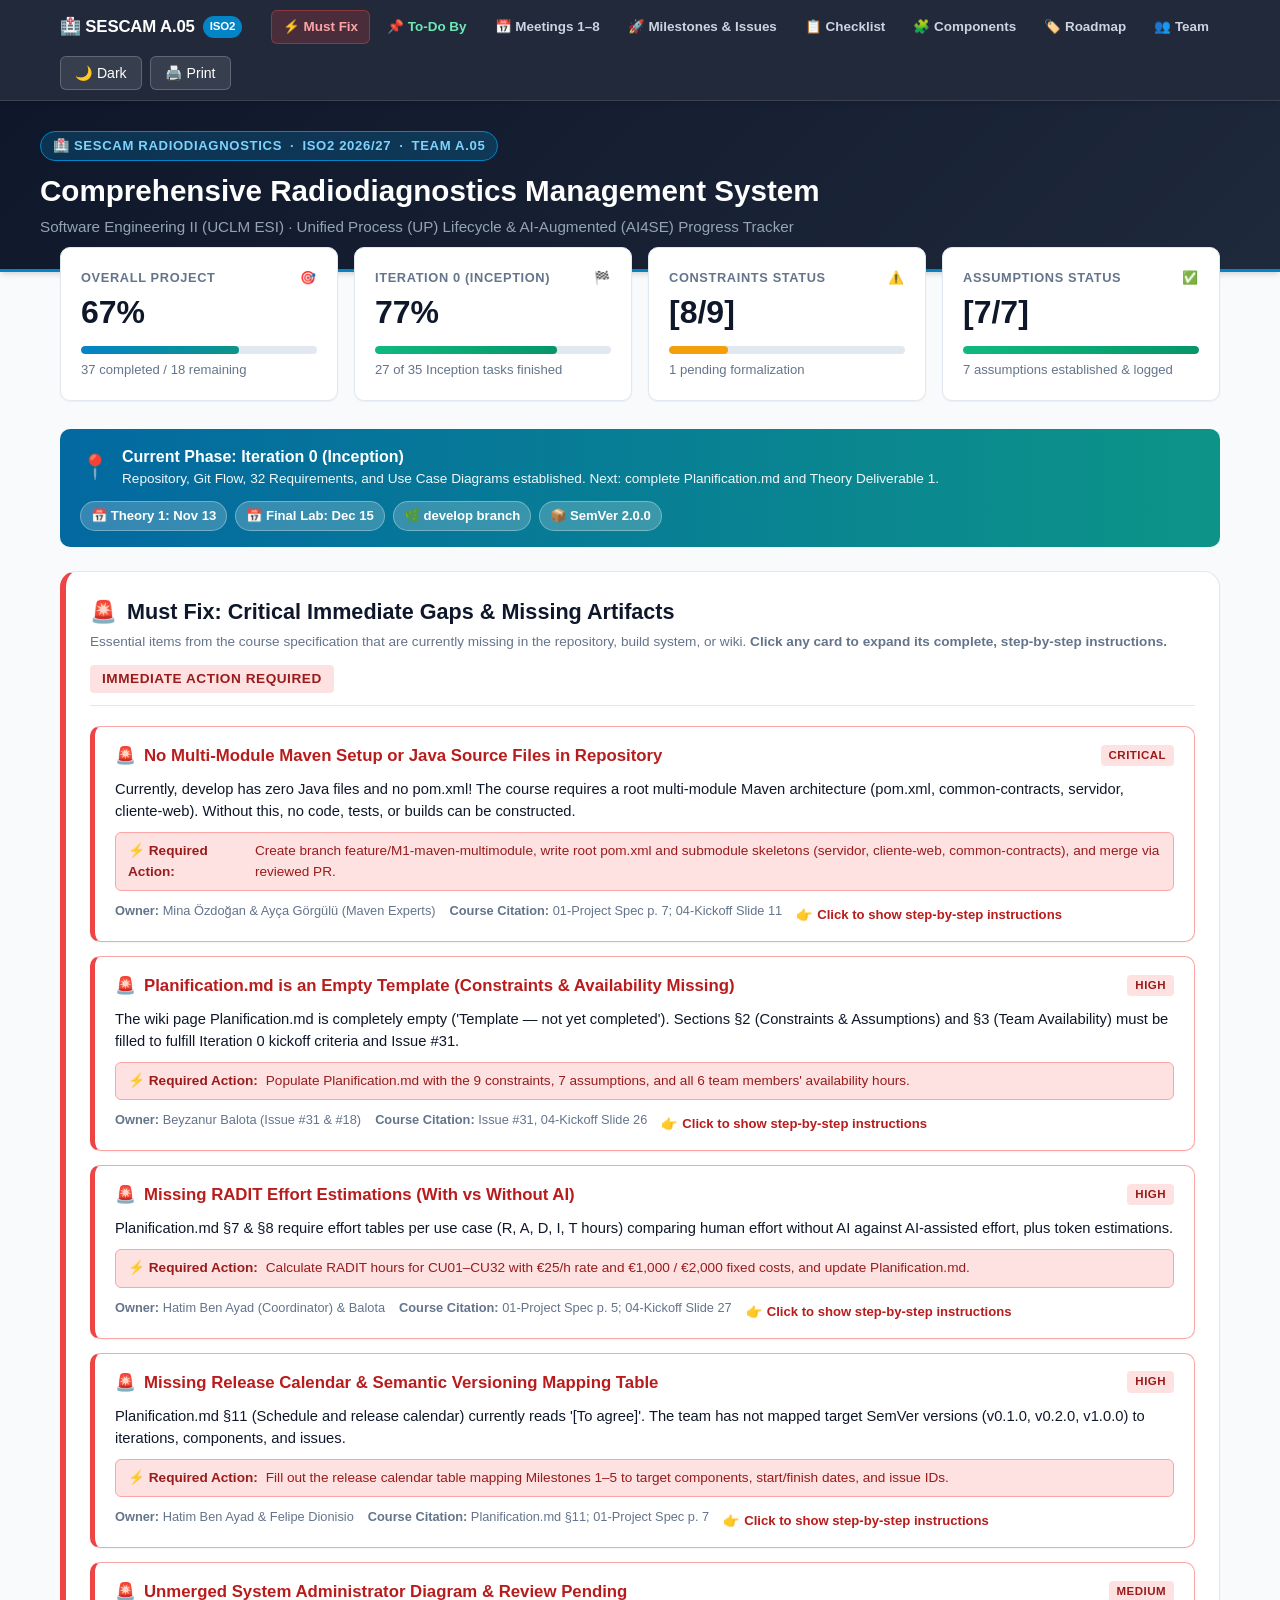
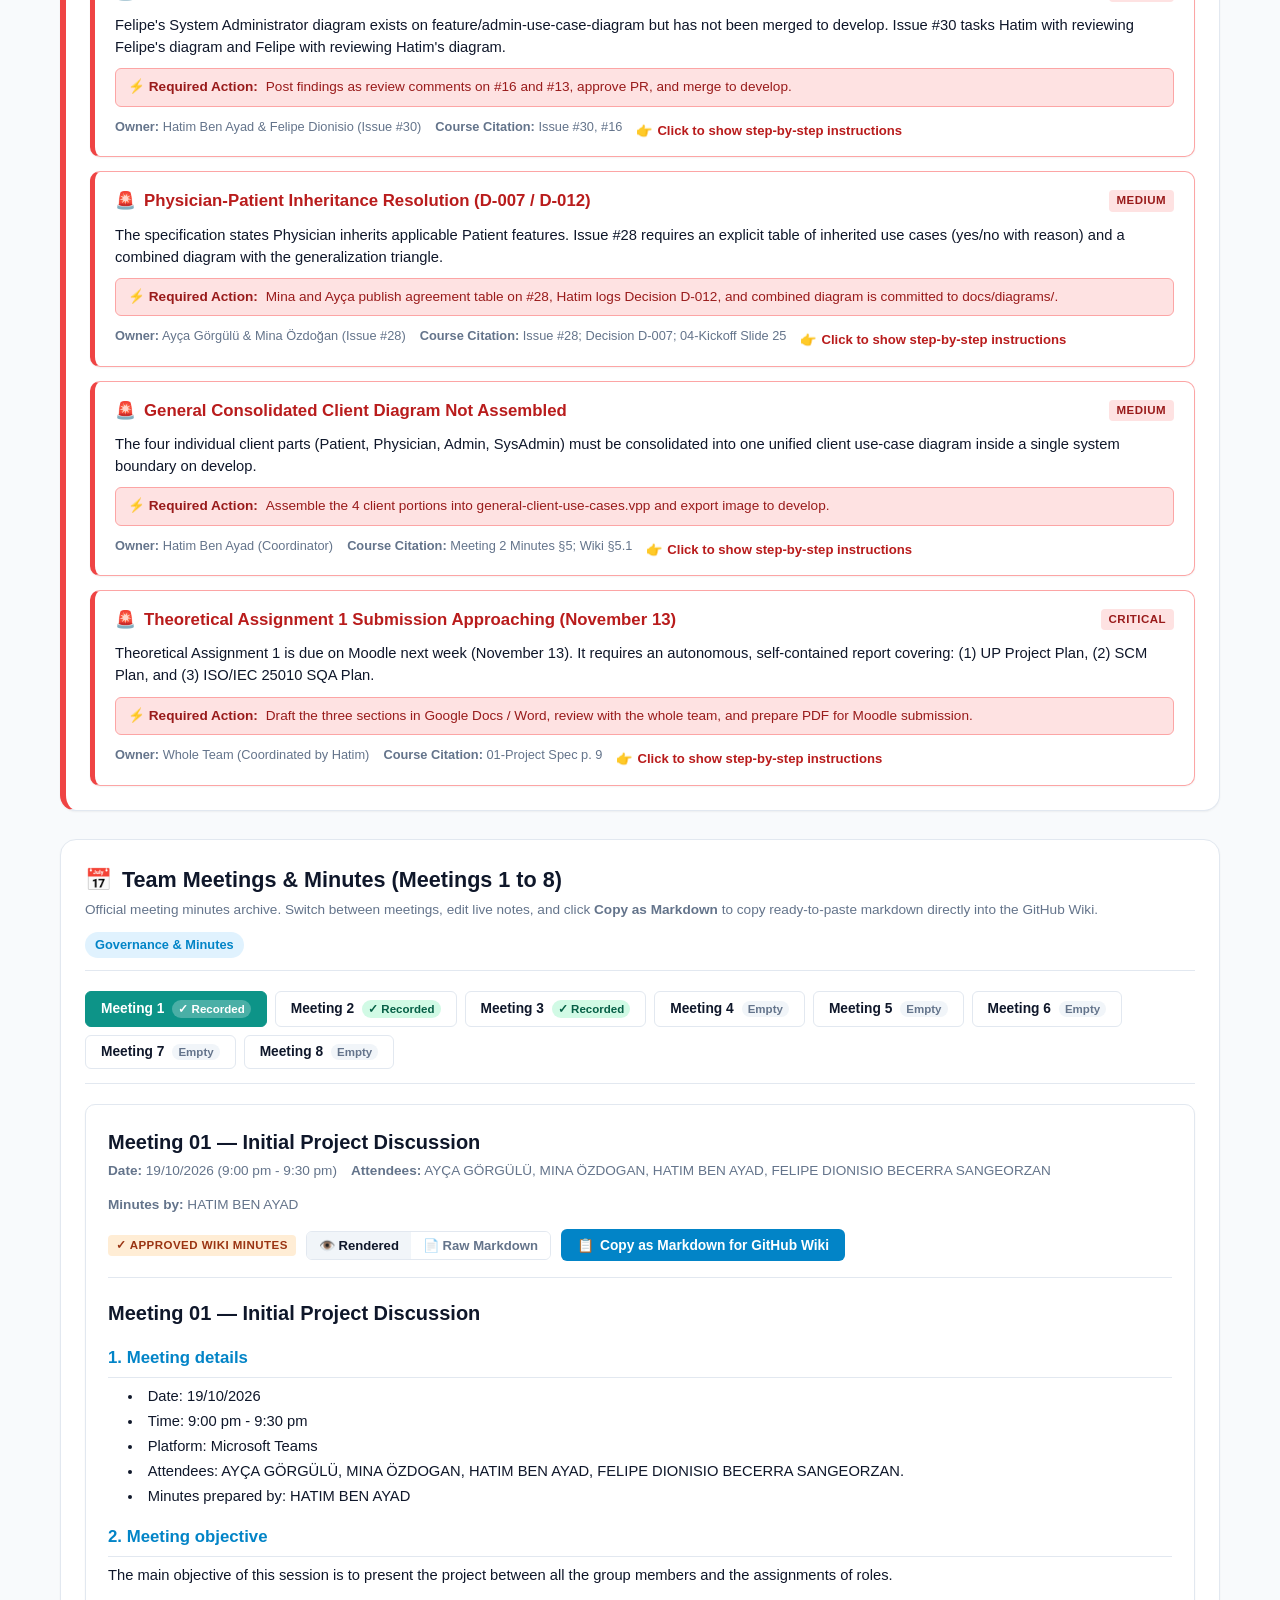
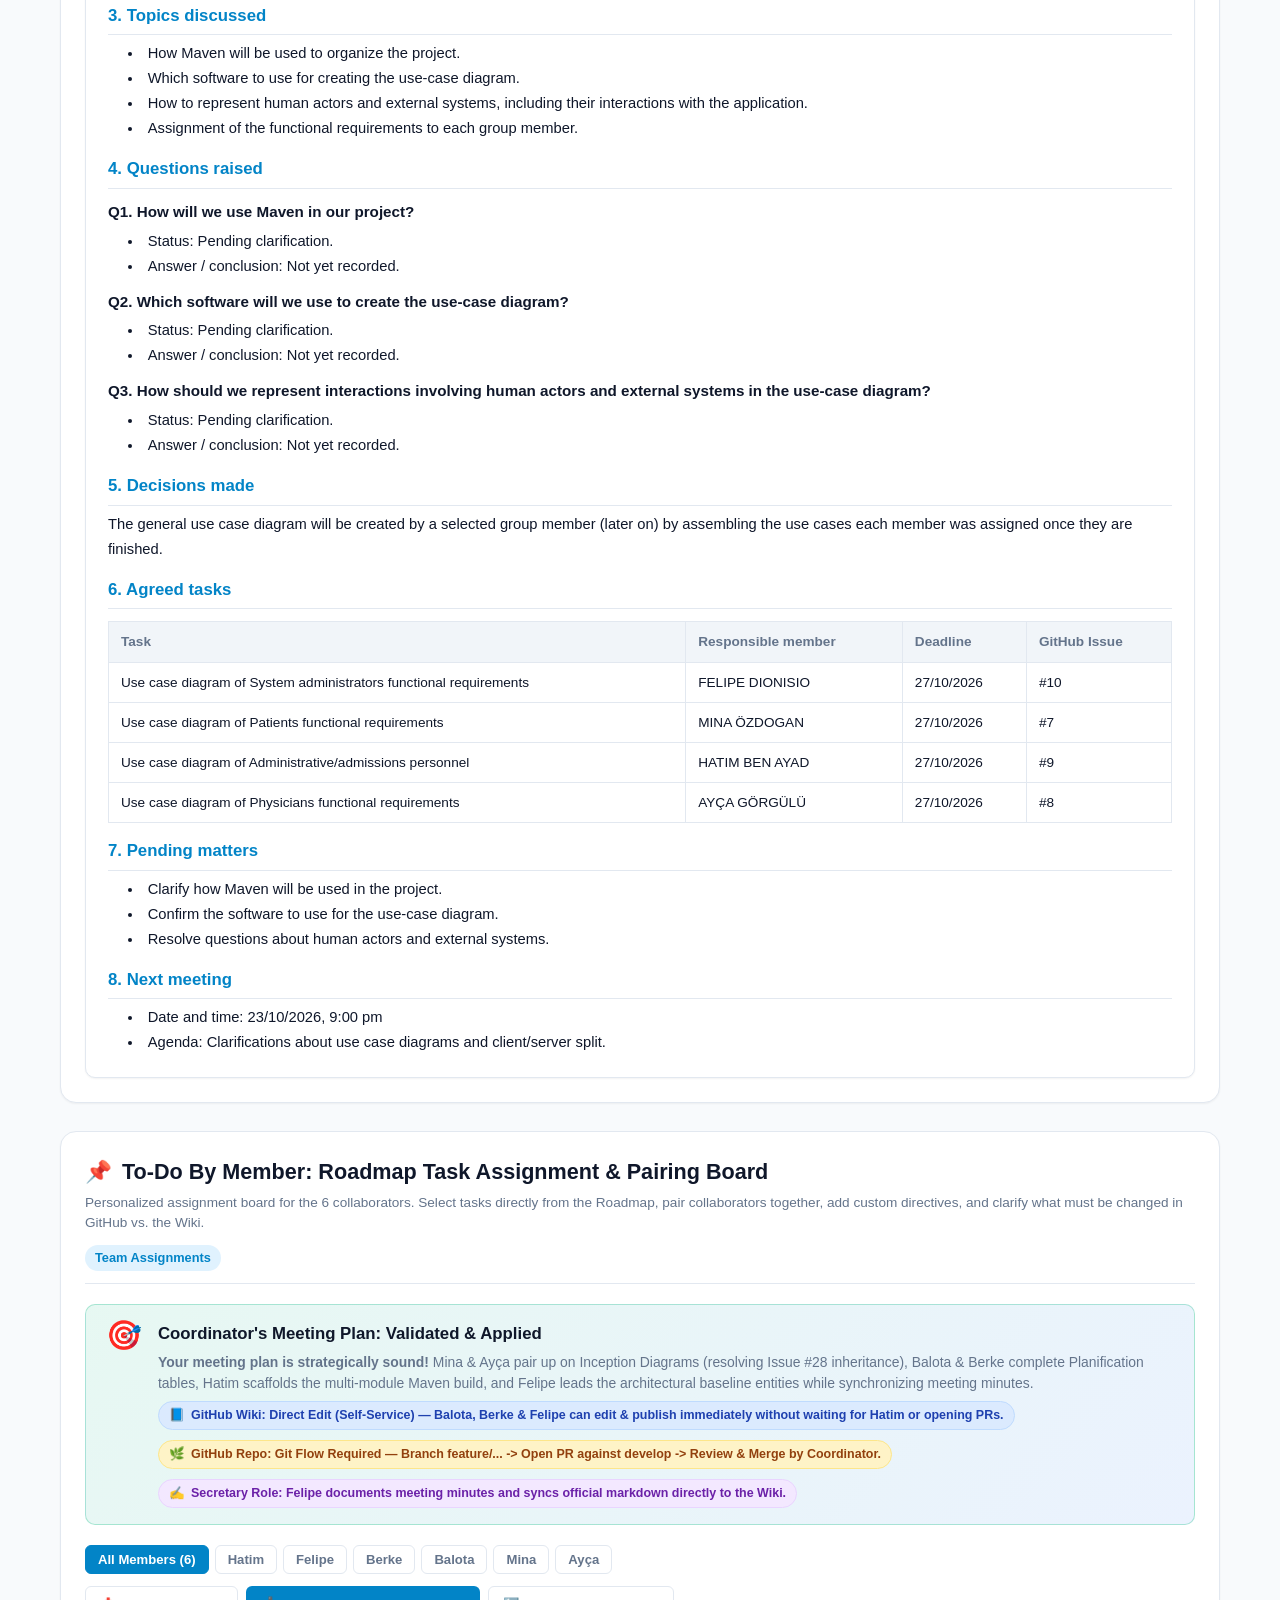
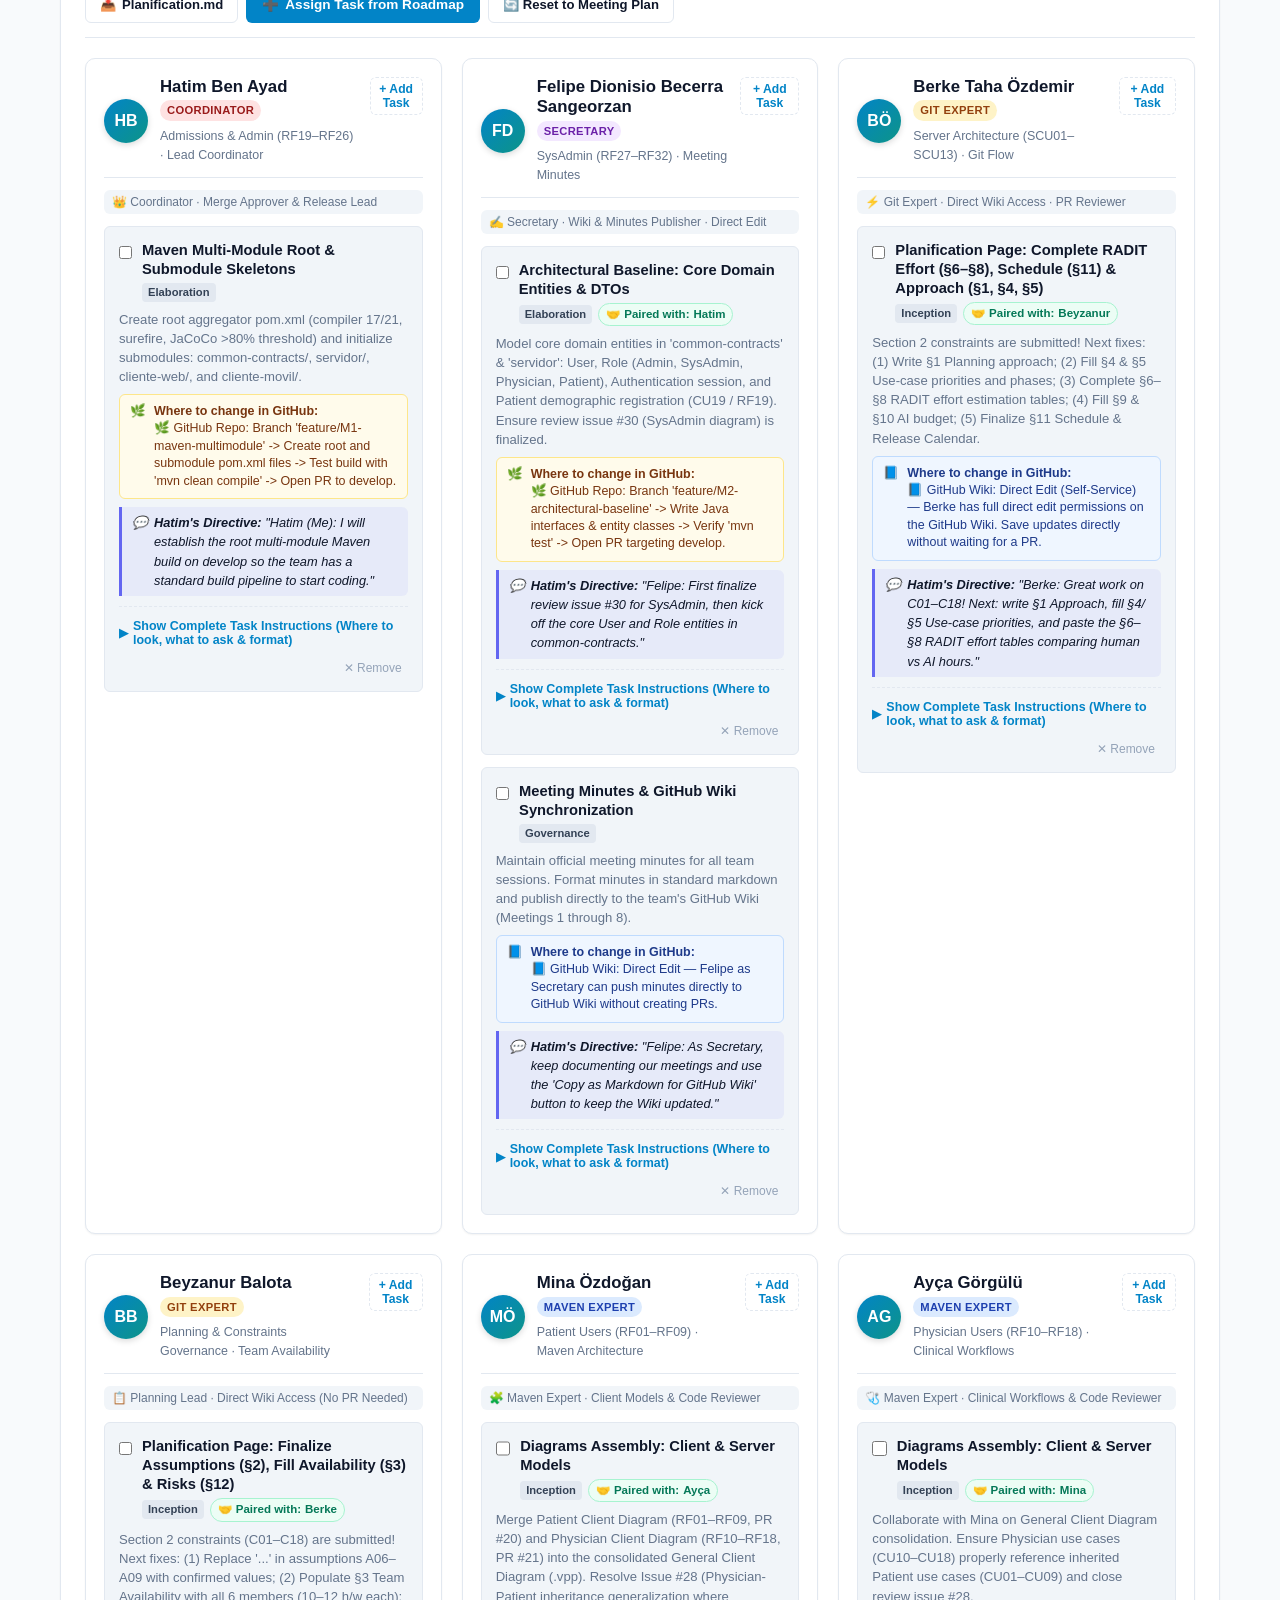
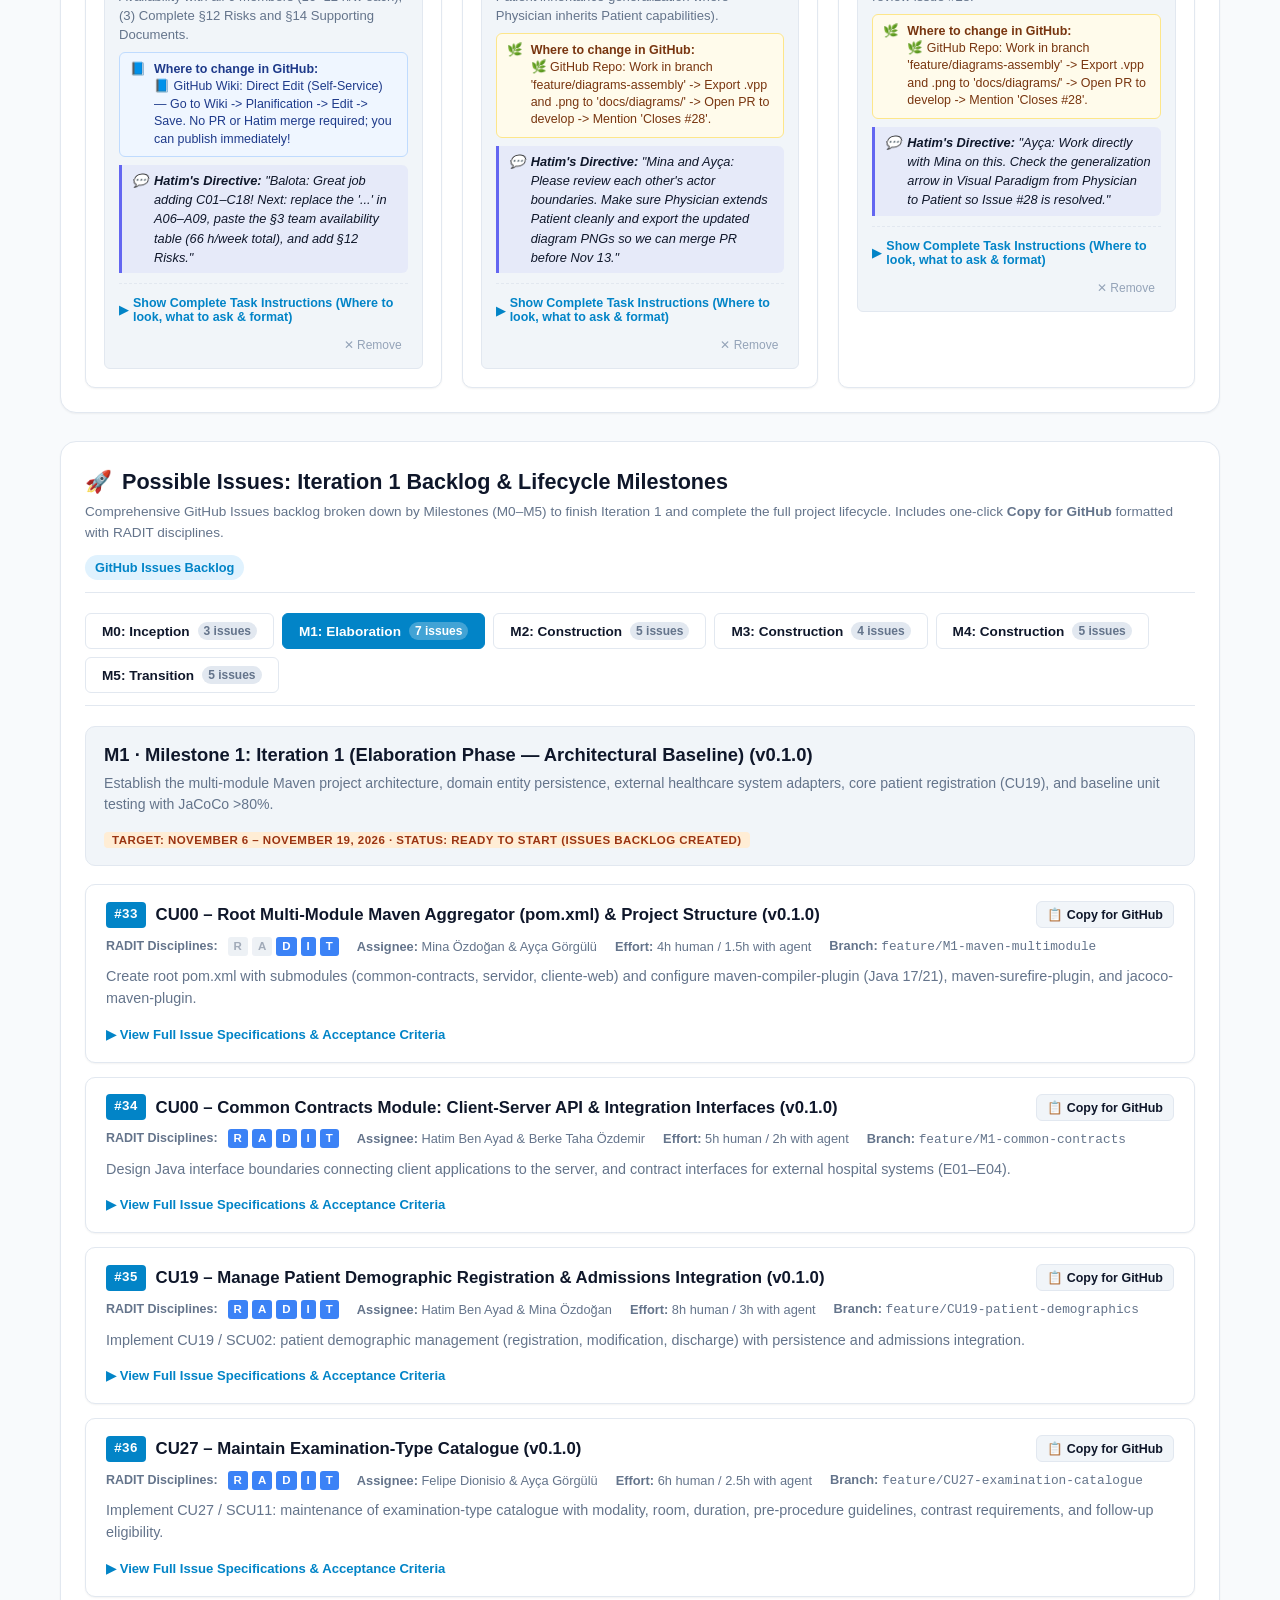
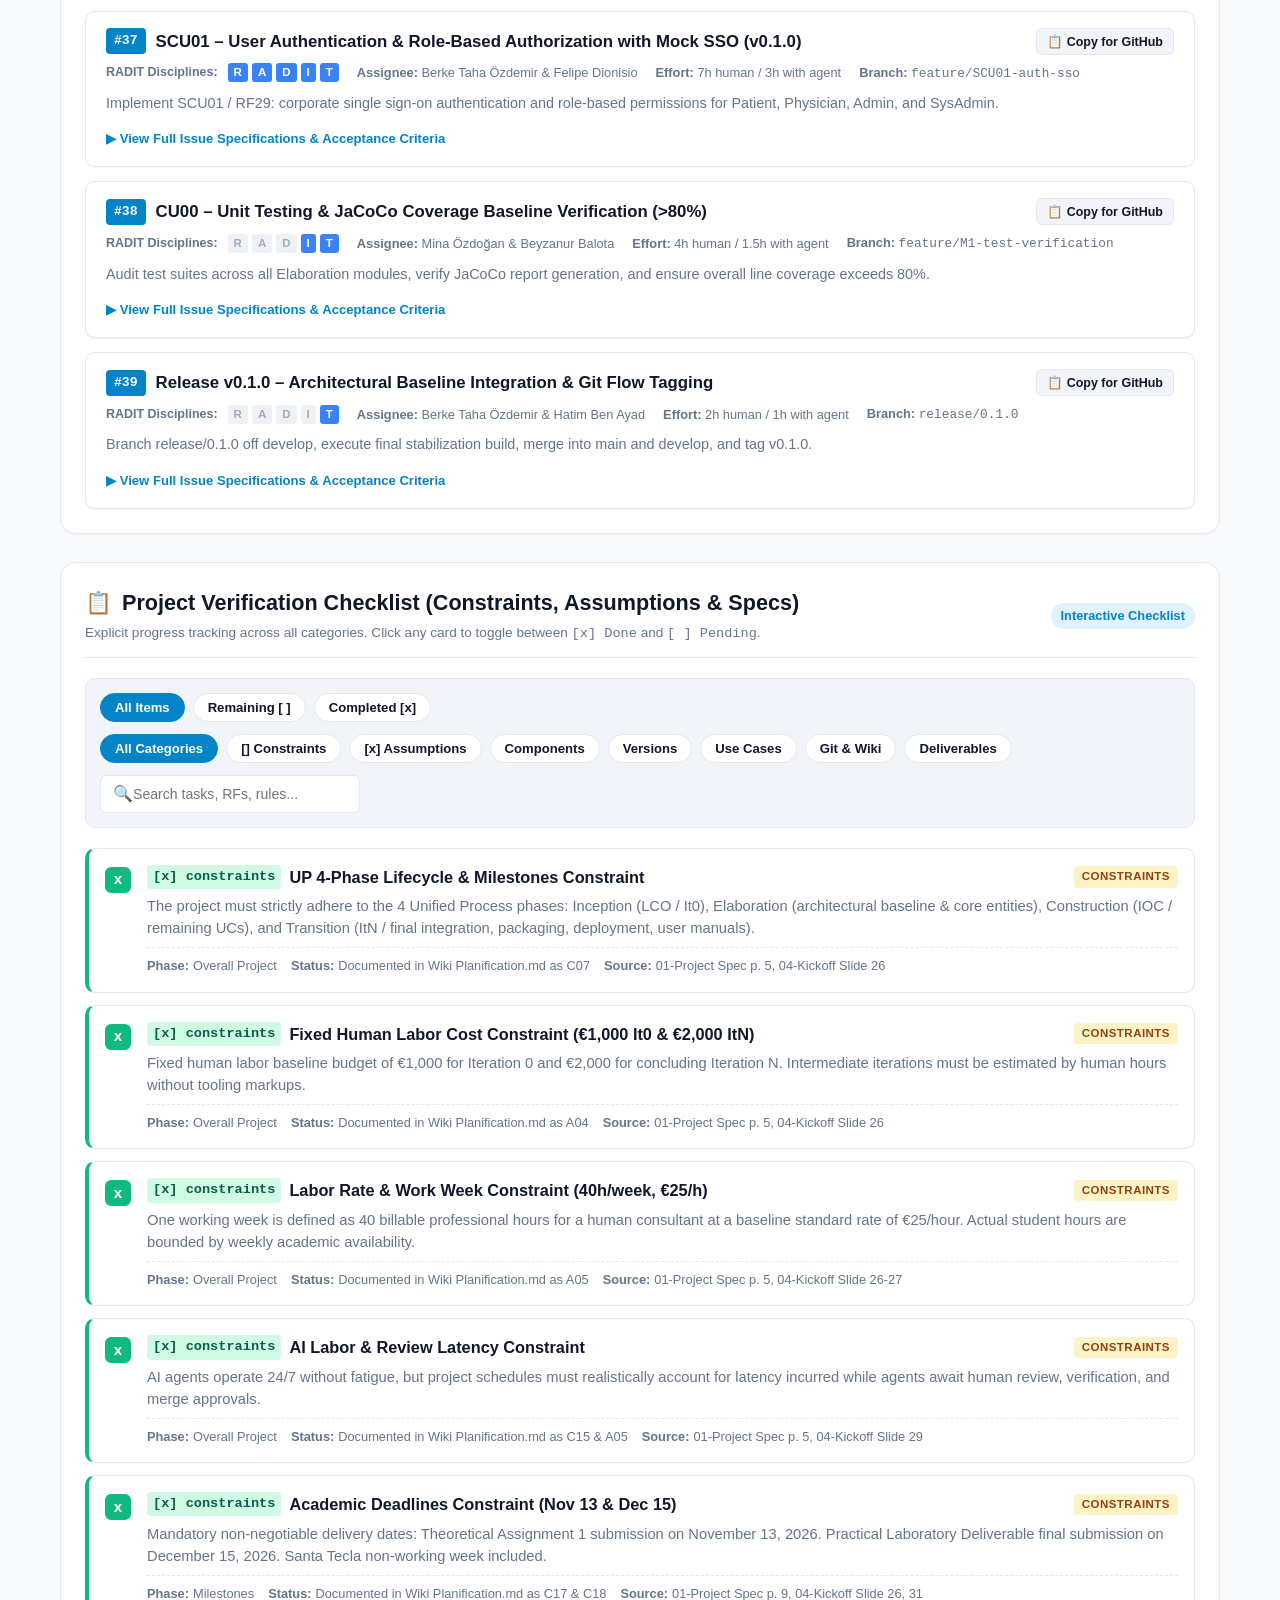
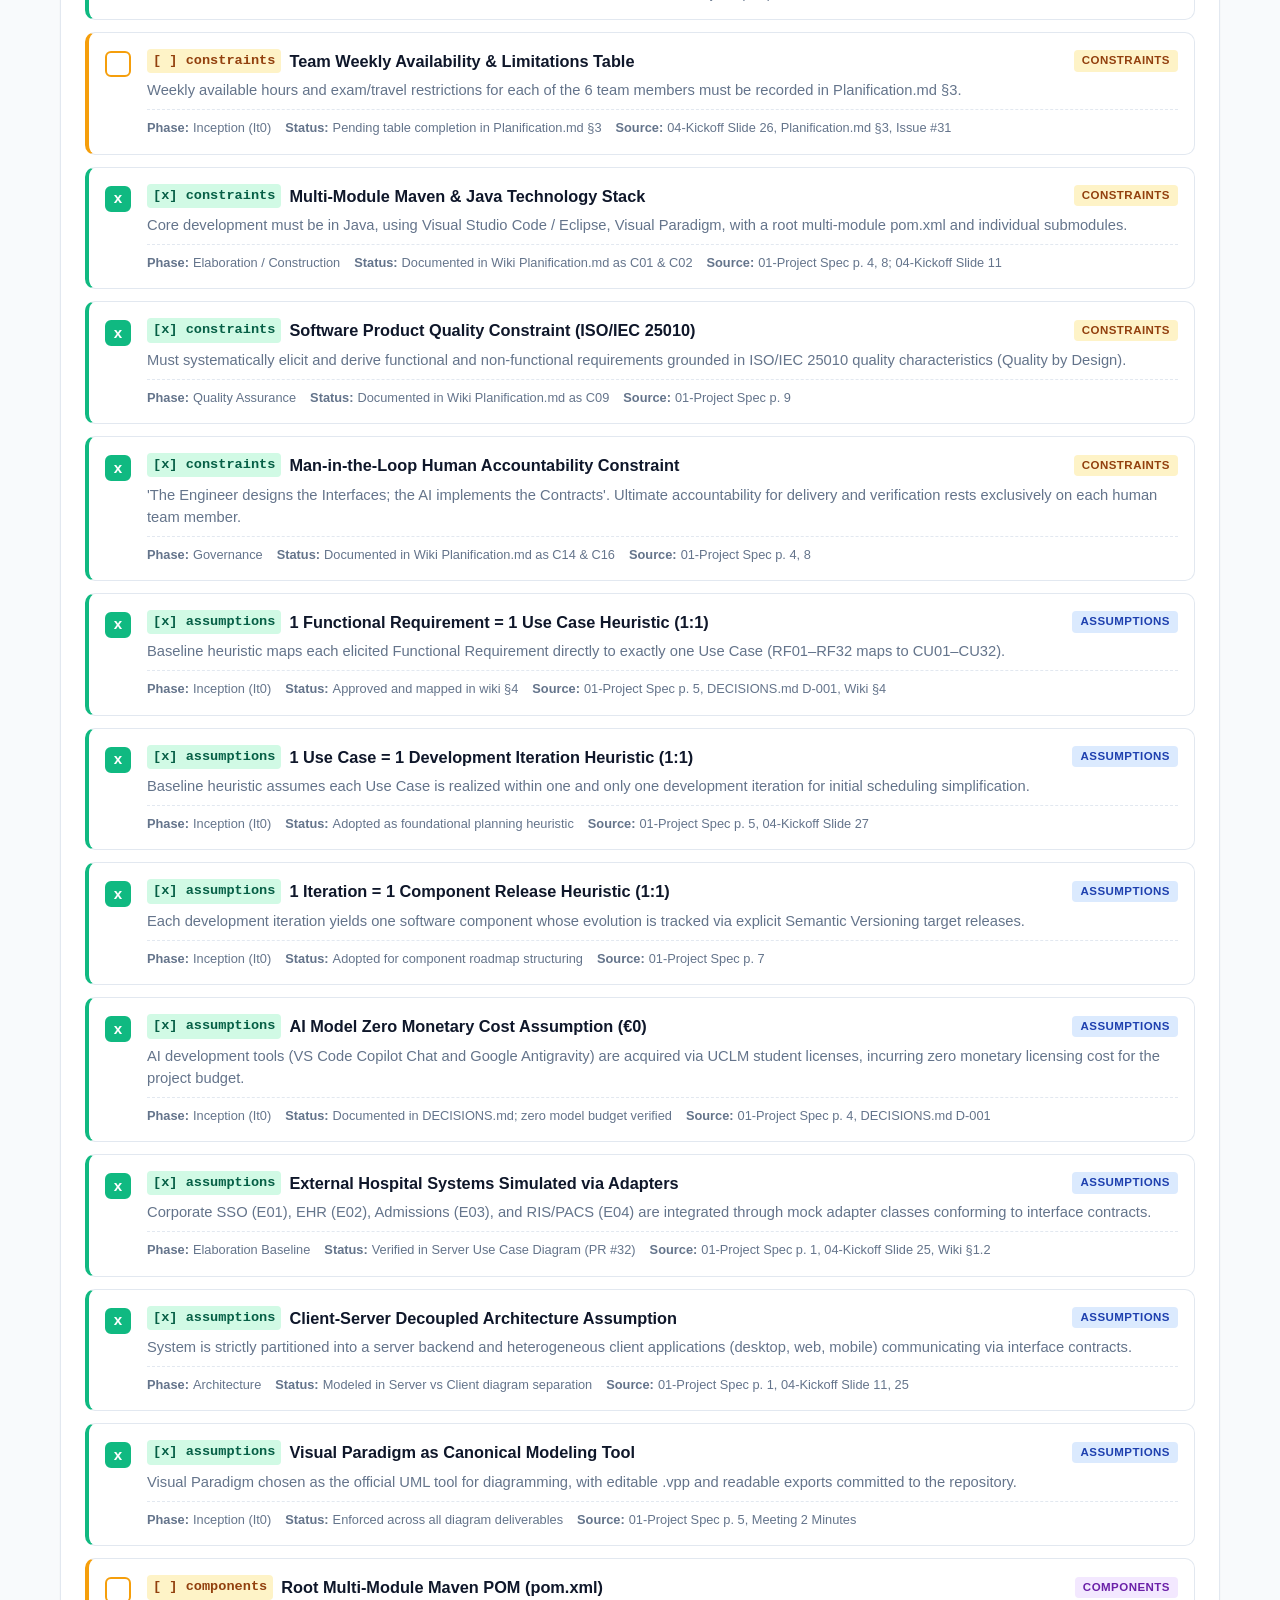
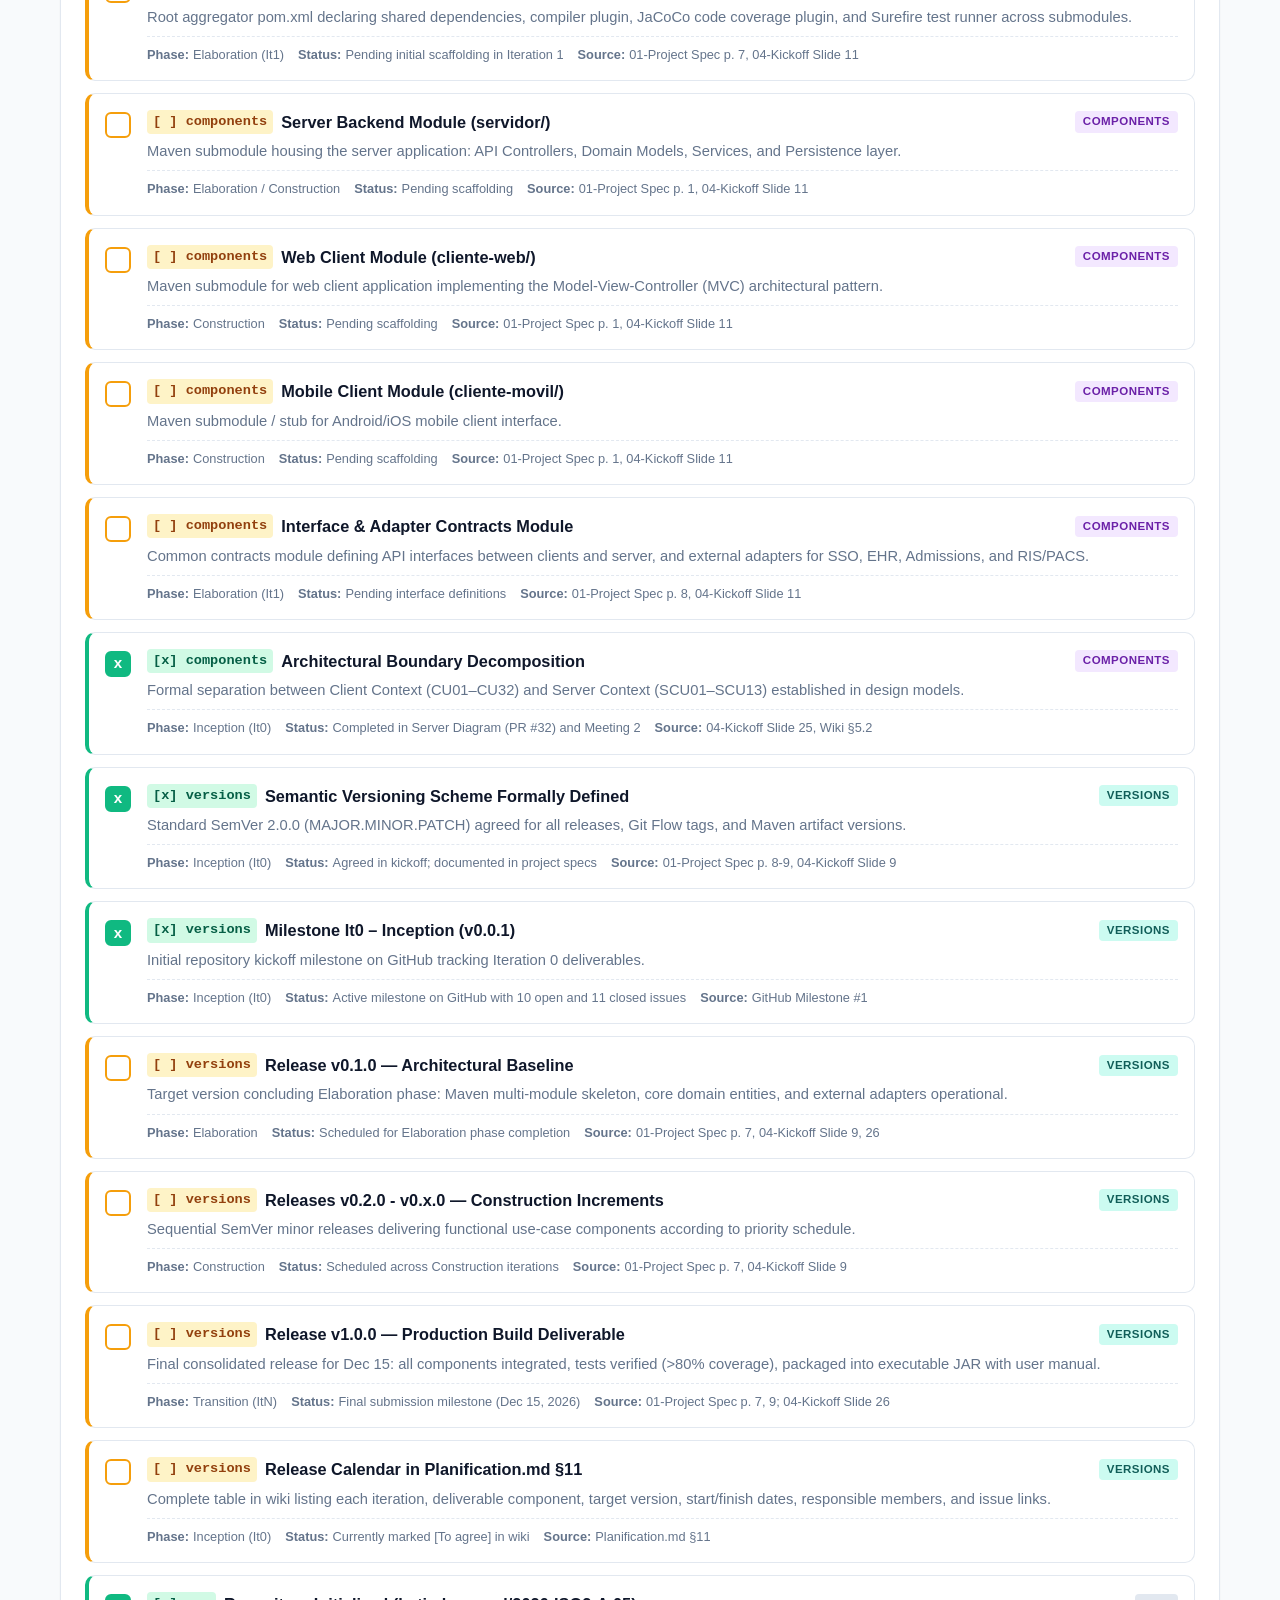
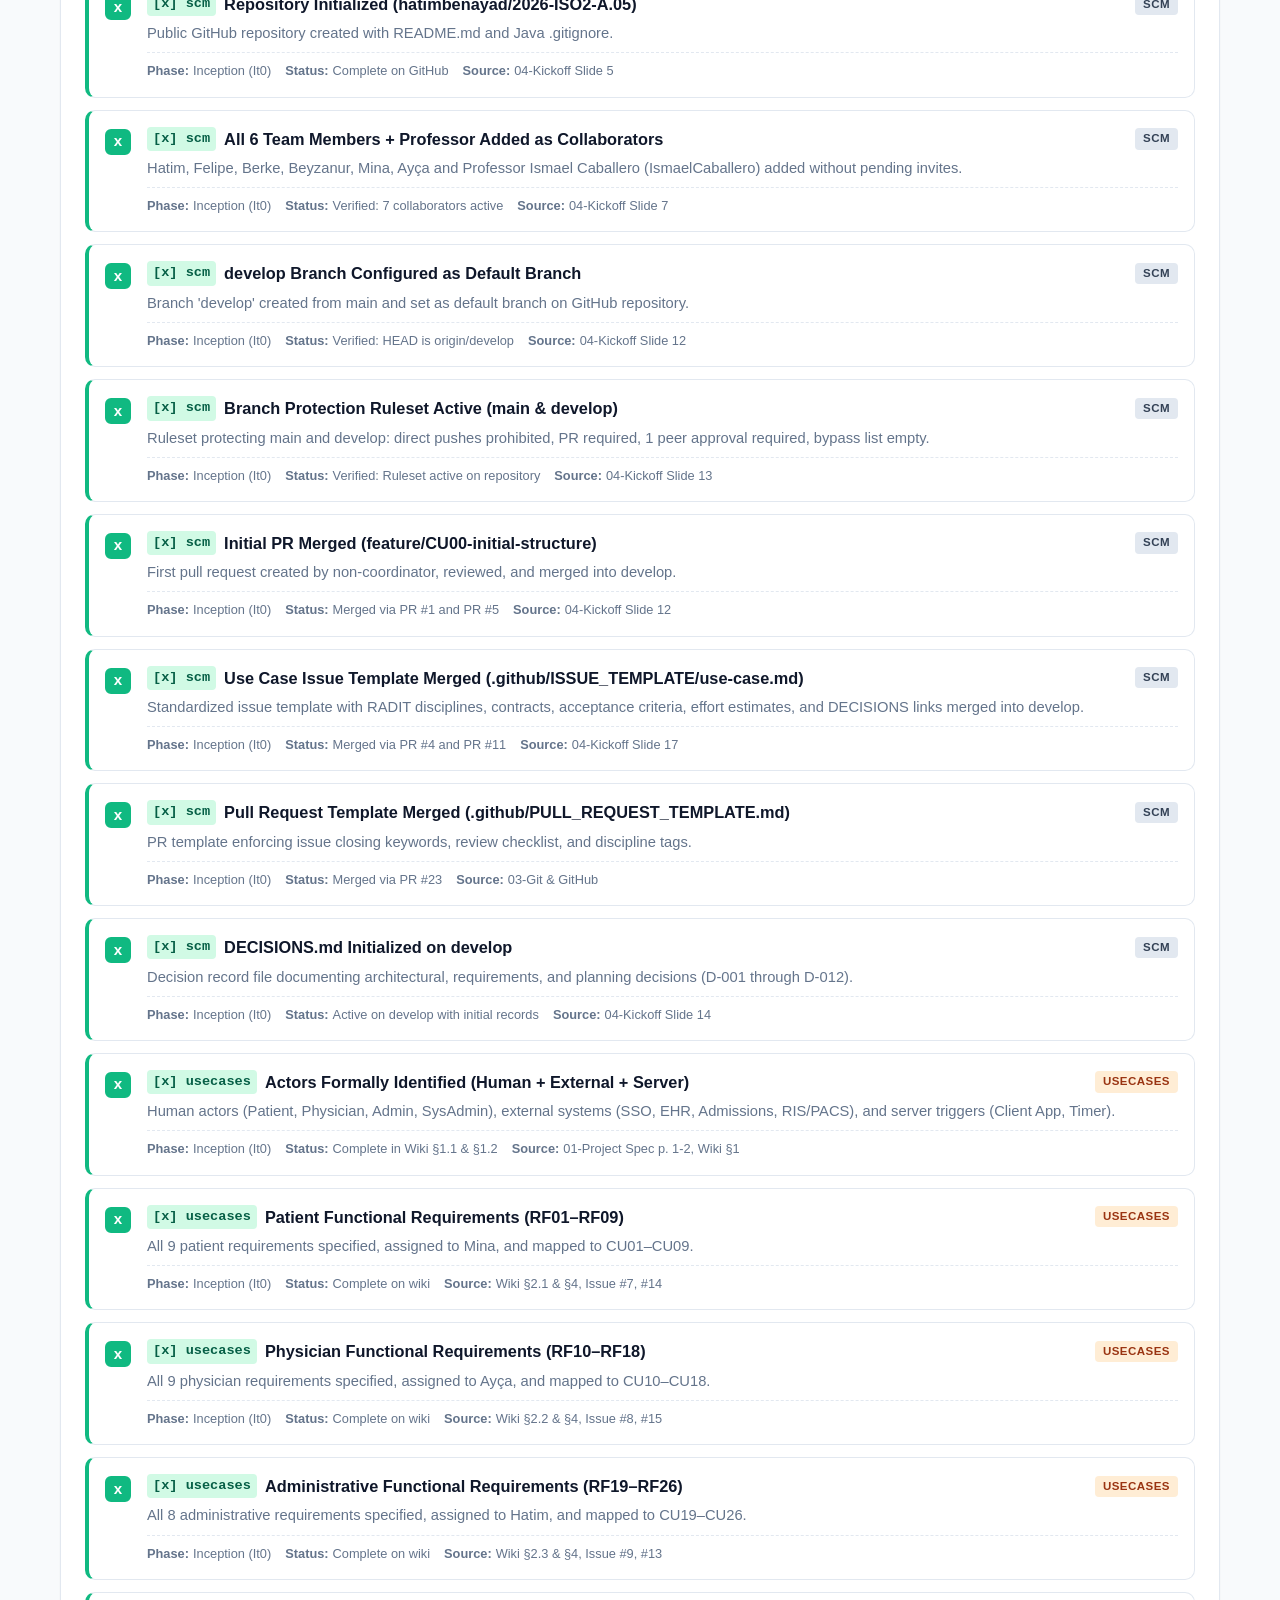
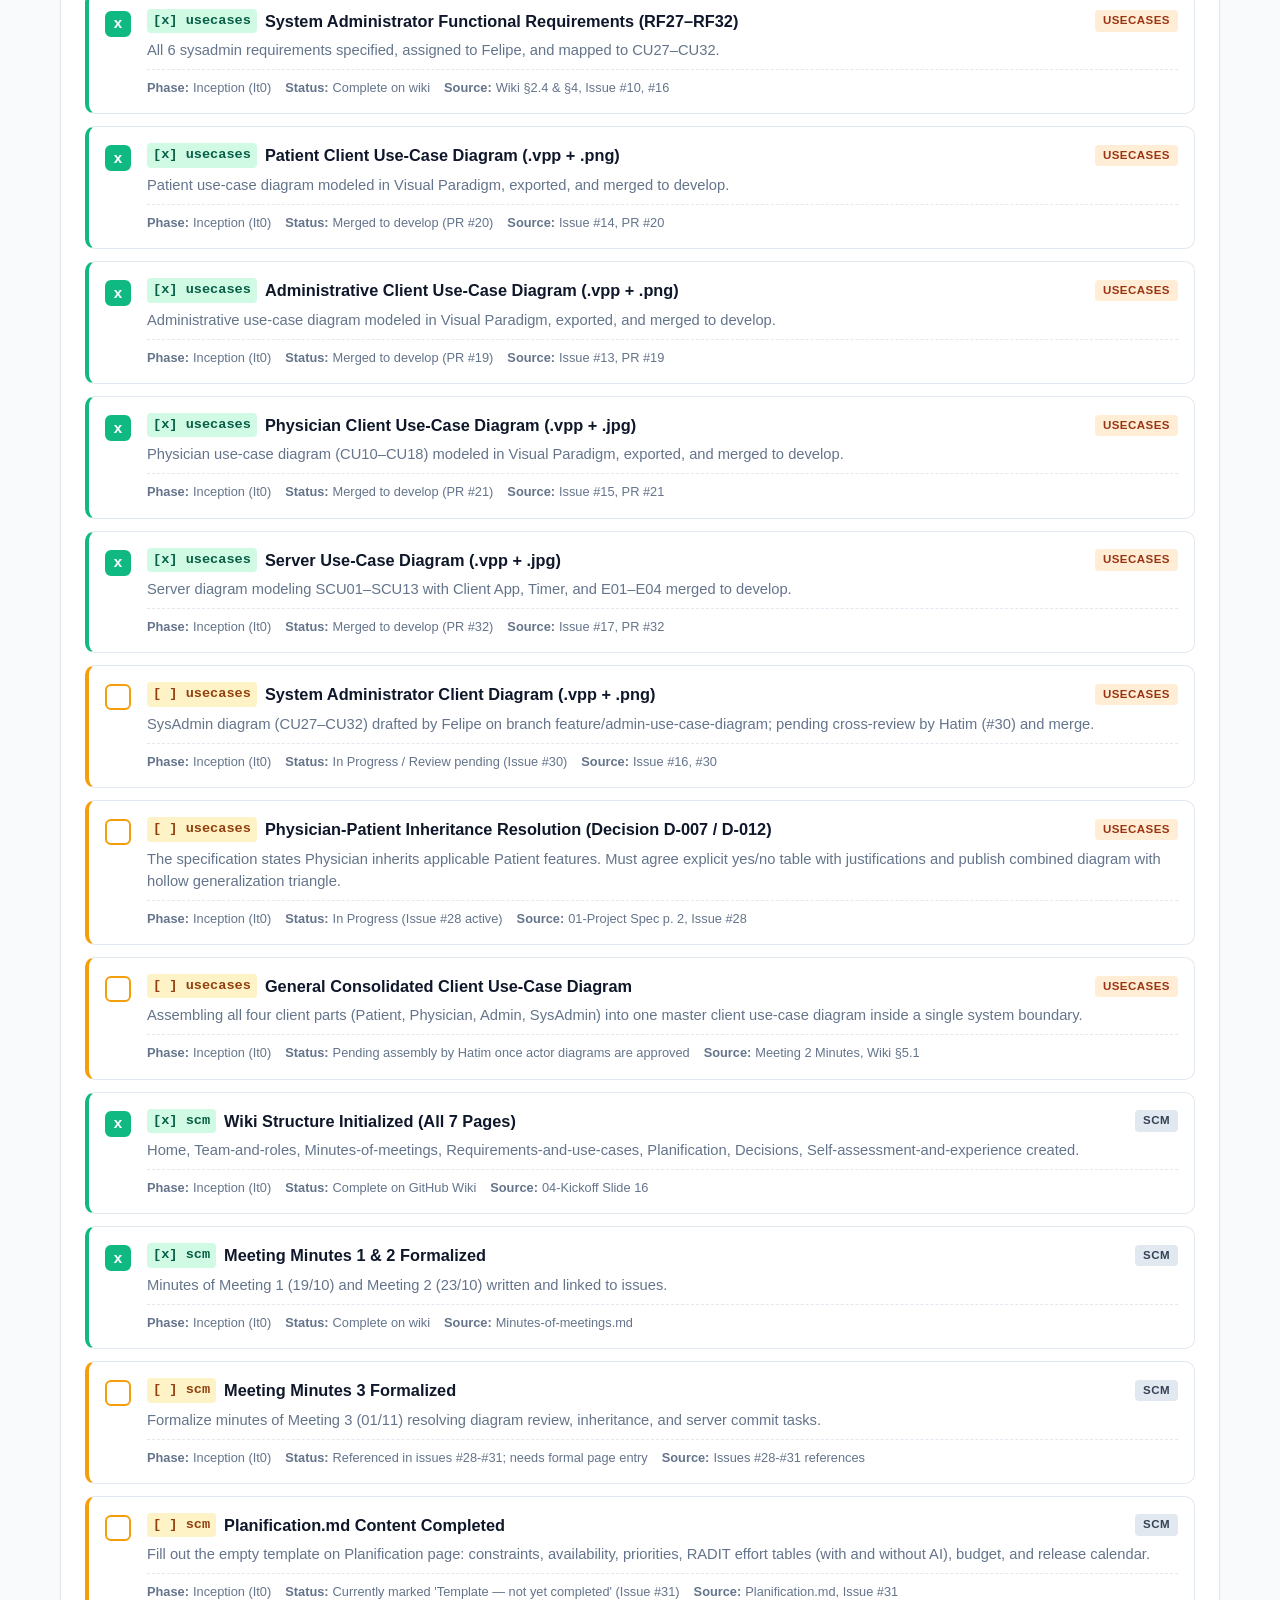
==== index.html @ 61ddb740 "Add files via upload" ====
<!DOCTYPE html>
<html lang="en">
<head>
  <meta charset="UTF-8">
  <meta name="viewport" content="width=device-width, initial-scale=1.0">
  <title>ISO2 Team A.05 · Project Roadmap & Status Tracker</title>
  <link rel="stylesheet" href="style.css">
</head>
<body>

  <!-- Sticky Top Navigation Bar -->
  <nav class="sticky-navbar">
    <div class="navbar-container">
      <a href="#" class="nav-brand">
        <span>🏥 SESCAM A.05</span>
        <span class="nav-brand-badge">ISO2</span>
      </a>
      <ul class="nav-links">
        <li><a href="#must-fix-section" class="nav-link highlight">⚡ Must Fix</a></li>
        <li><a href="#todo-by-section" class="nav-link" style="color: #6ee7b7; font-weight: 700;">📌 To-Do By</a></li>
        <li><a href="#meetings-section" class="nav-link">📅 Meetings 1–8</a></li>
        <li><a href="#possible-issues-section" class="nav-link">🚀 Milestones & Issues</a></li>
        <li><a href="#checklist-section" class="nav-link">📋 Checklist</a></li>
        <li><a href="#components-section" class="nav-link">🧩 Components</a></li>
        <li><a href="#roadmap-section" class="nav-link">🏷️ Roadmap</a></li>
        <li><a href="#team-section" class="nav-link">👥 Team</a></li>
      </ul>
      <div class="nav-right-controls">
        <button id="theme-toggle-btn" class="theme-toggle-btn" title="Toggle dark/light mode">🌙 Dark</button>
        <button id="print-btn" class="print-btn" title="Print or save as PDF">🖨️ Print</button>
      </div>
    </div>
  </nav>

  <!-- Top Header Banner -->
  <header class="top-header">
    <div class="header-container">
      <div class="title-area">
        <div class="project-badge">
          <span>🏥 SESCAM Radiodiagnostics</span> · <span>ISO2 2026/27</span> · <span>Team A.05</span>
        </div>
        <h1>Comprehensive Radiodiagnostics Management System</h1>
        <p>Software Engineering II (UCLM ESI) · Unified Process (UP) Lifecycle & AI-Augmented (AI4SE) Progress Tracker</p>
      </div>
    </div>
  </header>

  <!-- Main Content -->
  <main class="main-container">

    <!-- KPI Summary Grid -->
    <div class="kpi-grid">
      <!-- Overall Progress -->
      <div class="kpi-card">
        <div class="kpi-title">
          <span>Overall Project</span>
          <span>🎯</span>
        </div>
        <div class="kpi-value" id="overall-progress-val">--%</div>
        <div class="progress-track">
          <div class="progress-fill" id="overall-progress-fill" style="width: 0%"></div>
        </div>
        <div class="kpi-sub" id="overall-progress-sub">Calculating...</div>
      </div>

      <!-- Iteration 0 (Inception) -->
      <div class="kpi-card">
        <div class="kpi-title">
          <span>Iteration 0 (Inception)</span>
          <span>🏁</span>
        </div>
        <div class="kpi-value" id="it0-progress-val">--%</div>
        <div class="progress-track">
          <div class="progress-fill success" id="it0-progress-fill" style="width: 0%"></div>
        </div>
        <div class="kpi-sub" id="it0-progress-sub">Kickoff baseline</div>
      </div>

      <!-- Constraints KPI -->
      <div class="kpi-card">
        <div class="kpi-title">
          <span>Constraints Status</span>
          <span>⚠️</span>
        </div>
        <div class="kpi-value" id="constraints-kpi-val">[0/9]</div>
        <div class="progress-track">
          <div class="progress-fill" style="width: 25%; background: var(--warning);"></div>
        </div>
        <div class="kpi-sub" id="constraints-kpi-sub">Pending formalization in wiki</div>
      </div>

      <!-- Assumptions KPI -->
      <div class="kpi-card">
        <div class="kpi-title">
          <span>Assumptions Status</span>
          <span>✅</span>
        </div>
        <div class="kpi-value" id="assumptions-kpi-val">[7/7]</div>
        <div class="progress-track">
          <div class="progress-fill success" style="width: 100%;"></div>
        </div>
        <div class="kpi-sub" id="assumptions-kpi-sub">7 baseline assumptions logged</div>
      </div>
    </div>

    <!-- Quick Status Callout Banner -->
    <div class="quick-summary-banner">
      <div class="banner-left">
        <span style="font-size: 1.5rem;">📍</span>
        <div>
          <strong style="font-size: 1rem;">Current Phase: Iteration 0 (Inception)</strong>
          <p style="font-size: 0.85rem; opacity: 0.95;">Repository, Git Flow, 32 Requirements, and Use Case Diagrams established. Next: complete Planification.md and Theory Deliverable 1.</p>
        </div>
      </div>
      <div class="banner-pill-list">
        <span class="banner-pill">📅 Theory 1: Nov 13</span>
        <span class="banner-pill">📅 Final Lab: Dec 15</span>
        <span class="banner-pill">🌿 develop branch</span>
        <span class="banner-pill">📦 SemVer 2.0.0</span>
      </div>
    </div>

    <!-- ======================================================== -->
    <!-- MUST FIX SECTION (Clickable Step-by-Step Instructions)   -->
    <!-- ======================================================== -->
    <section class="dashboard-section" id="must-fix-section" style="border-left: 6px solid #ef4444;">
      <div class="section-header">
        <div>
          <h2><span>🚨</span> Must Fix: Critical Immediate Gaps & Missing Artifacts</h2>
          <p style="font-size: 0.85rem; color: var(--text-muted); margin-top: 4px;">
            Essential items from the course specification that are currently missing in the repository, build system, or wiki. <strong>Click any card to expand its complete, step-by-step instructions.</strong>
          </p>
        </div>
        <span class="badge-tag deliverables" style="font-size: 0.85rem; padding: 4px 12px;">Immediate Action Required</span>
      </div>

      <div class="must-fix-container" id="must-fix-container">
        <!-- Rendered dynamically by app.js -->
      </div>
    </section>

    <!-- ======================================================== -->
    <!-- MEETINGS SECTION (Meetings 1 to 8 + Copy as Markdown)   -->
    <!-- ======================================================== -->
    <section class="dashboard-section" id="meetings-section">
      <div class="section-header">
        <div>
          <h2><span>📅</span> Team Meetings & Minutes (Meetings 1 to 8)</h2>
          <p style="font-size: 0.85rem; color: var(--text-muted); margin-top: 4px;">
            Official meeting minutes archive. Switch between meetings, edit live notes, and click <strong>Copy as Markdown</strong> to copy ready-to-paste markdown directly into the GitHub Wiki.
          </p>
        </div>
        <span class="section-tag">Governance & Minutes</span>
      </div>

      <!-- Meetings Tab Bar (Meeting 1 to 8) -->
      <div class="meetings-tabs-bar" id="meetings-tabs-bar">
        <!-- Rendered dynamically by app.js -->
      </div>

      <!-- Meeting Viewer Card -->
      <div class="meeting-viewer-card">
        <div class="meeting-card-header">
          <div>
            <div class="meeting-card-title">
              <h3 id="meeting-display-title">Loading Meeting...</h3>
            </div>
            <div class="meeting-card-meta">
              <span><strong>Date:</strong> <span id="meeting-display-date">--</span></span>
              <span><strong>Attendees:</strong> <span id="meeting-display-attendees">--</span></span>
              <span><strong>Minutes by:</strong> <span id="meeting-display-by">--</span></span>
            </div>
          </div>
          <div class="meeting-actions-bar">
            <span class="badge-tag usecases" id="meeting-status-badge-display">Recorded</span>
            <div class="meeting-view-mode-toggle">
              <button class="view-mode-btn active" id="btn-view-rendered" onclick="toggleMeetingView('rendered')">👁️ Rendered</button>
              <button class="view-mode-btn" id="btn-view-raw" onclick="toggleMeetingView('raw')">📄 Raw Markdown</button>
            </div>
            <button class="meeting-copy-btn" onclick="copyCurrentMeetingMarkdown()" title="Copy Markdown to Clipboard for GitHub Wiki">
              <span>📋</span> Copy as Markdown for GitHub Wiki
            </button>
          </div>
        </div>

        <div class="meeting-content-area">
          <div id="meeting-rendered-content" class="meeting-rendered-view">
            <!-- Rendered HTML injected by app.js -->
          </div>
          <textarea id="meeting-raw-content" class="meeting-raw-view" spellcheck="false" placeholder="Meeting markdown content..."></textarea>
        </div>
      </div>
    </section>

    <!-- ======================================================== -->
    <!-- TO-DO BY MEMBER & COLLABORATION BOARD (Requested Feature)-->
    <!-- ======================================================== -->
    <section class="dashboard-section" id="todo-by-section">
      <div class="section-header">
        <div>
          <h2><span>📌</span> To-Do By Member: Roadmap Task Assignment &amp; Pairing Board</h2>
          <p style="font-size: 0.85rem; color: var(--text-muted); margin-top: 4px;">
            Personalized assignment board for the 6 collaborators. Select tasks directly from the Roadmap, pair collaborators together, add custom directives, and clarify what must be changed in GitHub vs. the Wiki.
          </p>
        </div>
        <span class="section-tag">Team Assignments</span>
      </div>

      <!-- Meeting Plan Evaluation & GitHub Permission Guide Banner -->
      <div class="todo-plan-banner">
        <div class="todo-plan-banner-icon">🎯</div>
        <div class="todo-plan-banner-content">
          <h4>Coordinator's Meeting Plan: Validated &amp; Applied</h4>
          <p>
            <strong>Your meeting plan is strategically sound!</strong> Mina &amp; Ayça pair up on Inception Diagrams (resolving Issue #28 inheritance), Balota &amp; Berke complete Planification tables, Hatim scaffolds the multi-module Maven build, and Felipe leads the architectural baseline entities while synchronizing meeting minutes.
          </p>
          <div class="github-rules-pills">
            <span class="rule-pill wiki">
              <span>📘</span> GitHub Wiki: Direct Edit (Self-Service) — Balota, Berke &amp; Felipe can edit &amp; publish immediately without waiting for Hatim or opening PRs.
            </span>
            <span class="rule-pill repo">
              <span>🌿</span> GitHub Repo: Git Flow Required — Branch feature/... -&gt; Open PR against develop -&gt; Review &amp; Merge by Coordinator.
            </span>
            <span class="rule-pill secretary">
              <span>✍️</span> Secretary Role: Felipe documents meeting minutes and syncs official markdown directly to the Wiki.
            </span>
          </div>
        </div>
      </div>

      <!-- Action Toolbar -->
      <div class="todo-action-bar">
        <div class="todo-filters" id="todo-member-filters">
          <button class="todo-filter-btn active" onclick="filterTodoMember('all')">All Members (6)</button>
          <button class="todo-filter-btn" onclick="filterTodoMember('hatim')">Hatim</button>
          <button class="todo-filter-btn" onclick="filterTodoMember('felipe')">Felipe</button>
          <button class="todo-filter-btn" onclick="filterTodoMember('berke')">Berke</button>
          <button class="todo-filter-btn" onclick="filterTodoMember('balota')">Balota</button>
          <button class="todo-filter-btn" onclick="filterTodoMember('mina')">Mina</button>
          <button class="todo-filter-btn" onclick="filterTodoMember('ayca')">Ayça</button>
        </div>
        <div style="display: flex; gap: 8px; flex-wrap: wrap;">
          <a href="Planification.md" download="Planification.md" class="todo-btn-secondary" style="text-decoration: none; display: inline-flex; align-items: center; gap: 6px;" title="Download completed Planification.md for GitHub Wiki">
            <span>📥</span> Planification.md
          </a>
          <button class="todo-btn-primary" onclick="toggleAssignDrawer()">
            <span>➕</span> Assign Task from Roadmap
          </button>
          <button class="todo-btn-secondary" onclick="resetTodoToDefault()" title="Reset assignments to today's meeting plan baseline">
            <span>🔄</span> Reset to Meeting Plan
          </button>
        </div>
      </div>

      <!-- Interactive Assignment Form Drawer -->
      <div class="todo-assign-drawer" id="todo-assign-drawer">
        <div class="todo-assign-drawer-header">
          <h3><span>📝</span> Assign Task / Pair Collaborators</h3>
          <button class="todo-btn-secondary" onclick="toggleAssignDrawer()" style="padding: 4px 10px; font-size: 0.75rem;">✕ Close</button>
        </div>

        <form id="todo-assignment-form" onsubmit="handleAssignTaskSubmit(event)">
          <div class="form-grid-2">
            <div class="form-field">
              <label for="assignee-select">Assign To (Primary Collaborator):</label>
              <select id="assignee-select" required>
                <option value="hatim">Hatim Ben Ayad (Coordinator)</option>
                <option value="felipe">Felipe Dionisio Becerra Sangeorzan (Secretary)</option>
                <option value="berke">Berke Taha Özdemir (Git Expert)</option>
                <option value="balota">Beyzanur Balota (Git Expert)</option>
                <option value="mina">Mina Özdoğan (Maven Expert)</option>
                <option value="ayca">Ayça Görgülü (Maven Expert)</option>
              </select>
            </div>

            <div class="form-field">
              <label for="collaborate-select">🤝 Collaborate With (Pair / Co-Worker):</label>
              <select id="collaborate-select">
                <option value="">-- None (Solo Task) --</option>
                <option value="hatim">Hatim Ben Ayad</option>
                <option value="felipe">Felipe Dionisio</option>
                <option value="berke">Berke Taha Özdemir</option>
                <option value="balota">Beyzanur Balota</option>
                <option value="mina">Mina Özdoğan</option>
                <option value="ayca">Ayça Görgülü</option>
              </select>
            </div>

            <div class="form-field">
              <label for="roadmap-task-select">Select Task from Roadmap:</label>
              <select id="roadmap-task-select" onchange="handleRoadmapTaskSelection(this.value)">
                <optgroup label="── Inception Phase (v0.0.1) ──">
                  <option value="diagrams-assembly">Diagrams Assembly (Client &amp; Server Models)</option>
                  <option value="planification-page">Planification Page (Constraints, Availability, Effort)</option>
                  <option value="issue-28-inheritance">Issue #28: Physician-Patient Inheritance Generalization</option>
                  <option value="issue-30-sysadmin">Issue #30: SysAdmin Diagram Review &amp; Decisions</option>
                </optgroup>
                <optgroup label="── Elaboration Phase (v0.1.0) ──">
                  <option value="maven-multimodule">Maven Multi-Module Root &amp; Submodule Skeletons</option>
                  <option value="architectural-baseline">Architectural Baseline (Entities: User, Role, Patient)</option>
                  <option value="external-adapters">External System Adapters (SSO, EHR, Admissions, PACS)</option>
                  <option value="theory-1-documentation">Theory Deliverable 1 Documentation (SCM, SQA Plan)</option>
                </optgroup>
                <optgroup label="── Construction Phase (v0.2.0–v0.8.0) ──">
                  <option value="clinical-orders">Clinical Orders &amp; Scheduling (CU10, CU20)</option>
                  <option value="diagnostic-reports">Diagnostic Reports &amp; PACS Image Viewer (CU14, CU15)</option>
                  <option value="notifications-timer">Automated Notifications &amp; Reminders (CU05, CU11)</option>
                  <option value="unit-tests-jacoco">Unit Tests &amp; JaCoCo &gt;80% Coverage Enforcement</option>
                </optgroup>
                <optgroup label="── Governance &amp; Wiki ──">
                  <option value="meeting-minutes">Meeting Minutes &amp; GitHub Wiki Synchronization</option>
                  <option value="custom">✏️ Other / Custom Task...</option>
                </optgroup>
              </select>
            </div>

            <div class="form-field">
              <label for="platform-rule-select">Platform / Where to Change in GitHub:</label>
              <select id="platform-rule-select">
                <option value="wiki">📘 GitHub Wiki: Direct Edit (No PR needed, self-service)</option>
                <option value="repo">🌿 GitHub Repo: Git Flow (Branch feature/... -&gt; PR -&gt; Review)</option>
              </select>
            </div>
          </div>

          <div class="form-field" id="custom-task-field" style="display: none; margin-bottom: 16px;">
            <label for="custom-task-title">Custom Task Title:</label>
            <input type="text" id="custom-task-title" placeholder="e.g. Write integration test suite for Patient admission">
          </div>

          <div class="form-field" style="margin-bottom: 16px;">
            <label for="coordinator-comment-input">💬 Coordinator's Comment / Directive (Instructions for this task):</label>
            <textarea id="coordinator-comment-input" placeholder="e.g. Focus on CU01-CU09 Patient + CU10-CU18 Physician merging, and ensure Issue #28 is closed."></textarea>
          </div>

          <div class="form-actions">
            <button type="button" class="todo-btn-secondary" onclick="toggleAssignDrawer()">Cancel</button>
            <button type="submit" class="todo-btn-primary"><span>💾</span> Confirm &amp; Assign Task</button>
          </div>
        </form>
      </div>

      <!-- 6 Collaborators Boxes Grid -->
      <div class="todo-members-grid" id="todo-members-grid">
        <!-- Rendered dynamically by app.js -->
      </div>
    </section>

    <!-- ======================================================== -->
    <!-- POSSIBLE ISSUES & MILESTONES ROADMAP (Milestones M0–M5)  -->
    <!-- ======================================================== -->
    <section class="dashboard-section" id="possible-issues-section">
      <div class="section-header">
        <div>
          <h2><span>🚀</span> Possible Issues: Iteration 1 Backlog & Lifecycle Milestones</h2>
          <p style="font-size: 0.85rem; color: var(--text-muted); margin-top: 4px;">
            Comprehensive GitHub Issues backlog broken down by Milestones (M0–M5) to finish Iteration 1 and complete the full project lifecycle. Includes one-click <strong>Copy for GitHub</strong> formatted with RADIT disciplines.
          </p>
        </div>
        <span class="section-tag">GitHub Issues Backlog</span>
      </div>

      <!-- Milestones Tab Navigation -->
      <div class="milestones-tabs" id="milestones-tabs-container">
        <!-- Rendered dynamically by app.js -->
      </div>

      <!-- Milestone Target Banner -->
      <div class="milestone-banner">
        <div class="milestone-banner-info">
          <h3 id="milestone-banner-title">Loading Milestone...</h3>
          <p id="milestone-banner-desc">Loading objective...</p>
        </div>
        <div>
          <span class="badge-tag usecases" id="milestone-banner-target">Target: Loading...</span>
        </div>
      </div>

      <!-- Issues List Container -->
      <div class="issues-grid" id="issues-list-container">
        <!-- Rendered dynamically by app.js -->
      </div>
    </section>

    <!-- Interactive Progress Checklist (Requested Format) -->
    <section class="dashboard-section" id="checklist-section">
      <div class="section-header">
        <div>
          <h2><span>📋</span> Project Verification Checklist (Constraints, Assumptions & Specs)</h2>
          <p style="font-size: 0.85rem; color: var(--text-muted); margin-top: 4px;">
            Explicit progress tracking across all categories. Click any card to toggle between <code>[x] Done</code> and <code>[ ] Pending</code>.
          </p>
        </div>
        <div class="section-tag">Interactive Checklist</div>
      </div>

      <!-- Filters & Search Toolbar -->
      <div class="filter-toolbar">
        <div class="filter-group">
          <button class="filter-btn active" data-status="all">All Items</button>
          <button class="filter-btn" data-status="pending">Remaining [ ]</button>
          <button class="filter-btn" data-status="done">Completed [x]</button>
        </div>

        <div class="filter-group">
          <button class="filter-btn active" data-category="all">All Categories</button>
          <button class="filter-btn" data-category="constraints">[] Constraints</button>
          <button class="filter-btn" data-category="assumptions">[x] Assumptions</button>
          <button class="filter-btn" data-category="components">Components</button>
          <button class="filter-btn" data-category="versions">Versions</button>
          <button class="filter-btn" data-category="usecases">Use Cases</button>
          <button class="filter-btn" data-category="scm">Git & Wiki</button>
          <button class="filter-btn" data-category="deliverables">Deliverables</button>
        </div>

        <div class="search-box">
          <span>🔍</span>
          <input type="text" id="search-input" placeholder="Search tasks, RFs, rules...">
        </div>
      </div>

      <!-- Dynamic Checklist Container -->
      <div class="checklist-container" id="checklist-container">
        <!-- Injected dynamically by app.js -->
      </div>
    </section>

    <!-- Components Architecture Breakdown -->
    <section class="dashboard-section" id="components-section">
      <div class="section-header">
        <div>
          <h2><span>🧩</span> Multi-Module Maven Component Architecture</h2>
          <p style="font-size: 0.85rem; color: var(--text-muted); margin-top: 4px;">
            Structural breakdown into decoupled Maven submodules obeying SOLID and interface-oriented design.
          </p>
        </div>
        <span class="section-tag">Component Model</span>
      </div>

      <div class="arch-diagram">
ISO26-ISO2-A.05/
├── pom.xml                                  &lt;-- [ ] Root Aggregator POM (Surefire, JaCoCo, Compiler plugins)
├── common-contracts/                        &lt;-- [ ] Shared API interfaces & Domain Data Transfer Objects
│   ├── src/main/java/es/uclm/sescam/contracts/
│   │   ├── api/                             &lt;-- Client-Server REST / Service Interfaces
│   │   └── adapters/                        &lt;-- External Healthcare Interfaces (SSO, EHR, Admissions, RIS/PACS)
│   └── pom.xml
├── servidor/                                &lt;-- [ ] Backend Server Submodule (Spring Boot / Java SE)
│   ├── src/main/java/es/uclm/sescam/server/
│   │   ├── controllers/                     &lt;-- API Controllers (SCU01–SCU13)
│   │   ├── services/                        &lt;-- Medical examination business logic
│   │   ├── persistence/                     &lt;-- Database repository & clinical entities
│   │   └── external/                        &lt;-- Mock adapters for E01 (SSO), E02 (EHR), E03 (Adm), E04 (PACS)
│   └── pom.xml
├── cliente-web/                             &lt;-- [ ] Web Client Submodule (MVC pattern)
│   ├── src/main/java/es/uclm/sescam/client/web/
│   │   ├── controllers/                     &lt;-- Patient / Admin web controllers
│   │   └── views/                           &lt;-- DICOM-enabled medical viewing & appointment UI
│   └── pom.xml
└── cliente-movil/                           &lt;-- [ ] Mobile Client Submodule / Client interface
    └── pom.xml
      </div>

      <table class="data-table">
        <thead>
          <tr>
            <th>Submodule / Component</th>
            <th>Layer</th>
            <th>Associated Requirements</th>
            <th>Current Status</th>
          </tr>
        </thead>
        <tbody>
          <tr>
            <td><code>ISO26-ISO2-A.05 (Root)</code></td>
            <td>Build Aggregator</td>
            <td>Build lifecycle, JaCoCo &gt;80%, Surefire</td>
            <td><span class="badge-tag deliverables">[ ] Pending Iteration 1</span></td>
          </tr>
          <tr>
            <td><code>common-contracts</code></td>
            <td>Interfaces & Models</td>
            <td>RF01–RF32 contract interfaces</td>
            <td><span class="badge-tag deliverables">[ ] Pending Iteration 1</span></td>
          </tr>
          <tr>
            <td><code>servidor</code> (Backend)</td>
            <td>Service / Persistence</td>
            <td>SCU01–SCU13, E01–E04 integrations</td>
            <td><span class="badge-tag deliverables">[ ] Pending Iteration 1</span></td>
          </tr>
          <tr>
            <td><code>cliente-web</code> (Frontend)</td>
            <td>MVC Web View / Controller</td>
            <td>Patient, Admin, Physician portals</td>
            <td><span class="badge-tag deliverables">[ ] Pending Iteration 2</span></td>
          </tr>
          <tr>
            <td><code>cliente-movil</code></td>
            <td>Mobile Interface</td>
            <td>Mobile appointment notifications & history</td>
            <td><span class="badge-tag deliverables">[ ] Pending Iteration 3</span></td>
          </tr>
        </tbody>
      </table>
    </section>

    <!-- Versions & Release Roadmap -->
    <section class="dashboard-section" id="roadmap-section">
      <div class="section-header">
        <div>
          <h2><span>🏷️</span> Semantic Versioning (SemVer 2.0.0) Release Roadmap</h2>
          <p style="font-size: 0.85rem; color: var(--text-muted); margin-top: 4px;">
            Target release schedule mapping iterations to formal component deliveries.
          </p>
        </div>
        <span class="section-tag">Release Calendar</span>
      </div>

      <div class="roadmap-grid">
        <!-- Milestone 1: It0 -->
        <div class="roadmap-col">
          <div class="roadmap-header">
            <span>v0.0.1 · Inception</span>
            <span class="badge-tag usecases">Current</span>
          </div>
          <div class="roadmap-card">
            <h4>Repository & SCM <span style="color: var(--success);">[x]</span></h4>
            <p>Git Flow, branch protection, DECISIONS.md, issue templates.</p>
          </div>
          <div class="roadmap-card">
            <h4>Requirements & Actors <span style="color: var(--success);">[x]</span></h4>
            <p>RF01–RF32 elicited, 4 human actors, 4 external systems.</p>
          </div>
          <div class="roadmap-card">
            <h4>Diagrams Assembly <span style="color: var(--warning);">[ ]</span></h4>
            <p>Patient, Admin, Physician, Server merged; SysAdmin & Combined pending.</p>
          </div>
          <div class="roadmap-card">
            <h4>Planification Page <span style="color: var(--warning);">[ ]</span></h4>
            <p>Constraints, availability, and RADIT effort tables to fill.</p>
          </div>
        </div>

        <!-- Milestone 2: Elaboration -->
        <div class="roadmap-col">
          <div class="roadmap-header">
            <span>v0.1.0 · Elaboration</span>
            <span class="badge-tag components">Next</span>
          </div>
          <div class="roadmap-card">
            <h4>Maven Multi-Module <span style="color: var(--text-muted);">[ ]</span></h4>
            <p>Root POM, servidor, and client submodules initialized.</p>
          </div>
          <div class="roadmap-card">
            <h4>Architectural Baseline <span style="color: var(--text-muted);">[ ]</span></h4>
            <p>Core entity models, patient demographic registration (CU19).</p>
          </div>
          <div class="roadmap-card">
            <h4>External System Adapters <span style="color: var(--text-muted);">[ ]</span></h4>
            <p>Mock implementations for SSO, EHR, Admissions, RIS/PACS.</p>
          </div>
          <div class="roadmap-card">
            <h4>Theory Deliverable 1 <span style="color: var(--danger);">[ ] Due Nov 13</span></h4>
            <p>UP Plan, SCM Plan, and ISO 25010 SQA Plan submission.</p>
          </div>
        </div>

        <!-- Milestone 3: Construction -->
        <div class="roadmap-col">
          <div class="roadmap-header">
            <span>v0.2.0..v0.8.0 · Construction</span>
            <span class="badge-tag deliverables">Planned</span>
          </div>
          <div class="roadmap-card">
            <h4>Clinical Orders & Scheduling <span style="color: var(--text-muted);">[ ]</span></h4>
            <p>Diagnostic ordering (CU10), appointment slots allocation (CU20).</p>
          </div>
          <div class="roadmap-card">
            <h4>Diagnostic Reports & PACS <span style="color: var(--text-muted);">[ ]</span></h4>
            <p>Reporting workflow (CU14) and medical image retrieval (CU15).</p>
          </div>
          <div class="roadmap-card">
            <h4>Automated Notifications <span style="color: var(--text-muted);">[ ]</span></h4>
            <p>Timer-based notifications & periodic follow-up surveillance (CU05, CU11).</p>
          </div>
          <div class="roadmap-card">
            <h4>Unit Tests & JaCoCo &gt;80% <span style="color: var(--text-muted);">[ ]</span></h4>
            <p>JUnit 5 test suites verifying business logic contracts.</p>
          </div>
        </div>

        <!-- Milestone 4: Transition -->
        <div class="roadmap-col">
          <div class="roadmap-header">
            <span>v1.0.0 · Final Production</span>
            <span class="badge-tag usecases">Dec 15</span>
          </div>
          <div class="roadmap-card">
            <h4>Final Integration <span style="color: var(--text-muted);">[ ]</span></h4>
            <p>Consolidated multi-module build packaging and deployment scripts.</p>
          </div>
          <div class="roadmap-card">
            <h4>Documentation & Javadoc <span style="color: var(--text-muted);">[ ]</span></h4>
            <p>Generated Javadoc (mvn javadoc:javadoc) and user manuals.</p>
          </div>
          <div class="roadmap-card">
            <h4>Individual Self-Assessments <span style="color: var(--text-muted);">[ ]</span></h4>
            <p>Critical personal appraisals on wiki for all 6 members.</p>
          </div>
          <div class="roadmap-card">
            <h4>Final Evaluation Submission <span style="color: var(--danger);">[ ] Due Dec 15</span></h4>
            <p>Repository freeze and final academic evaluation.</p>
          </div>
        </div>
      </div>
    </section>

    <!-- Team & Traceability Matrix -->
    <section class="dashboard-section" id="team-section">
      <div class="section-header">
        <div>
          <h2><span>👥</span> Team Member Responsibilities & Elicitation Coverage</h2>
          <p style="font-size: 0.85rem; color: var(--text-muted); margin-top: 4px;">
            Explicit allocation of requirements, diagrams, and project disciplines across the 6 team members.
          </p>
        </div>
        <span class="section-tag">RACI / Team Matrix</span>
      </div>

      <table class="data-table">
        <thead>
          <tr>
            <th>Member</th>
            <th>Primary Role</th>
            <th>Assigned Functional Scope</th>
            <th>Diagrams & Deliverables</th>
            <th>Status</th>
          </tr>
        </thead>
        <tbody>
          <tr>
            <td><strong>Hatim Ben Ayad</strong></td>
            <td>Coordinator</td>
            <td>Administrative / Admissions (RF19–RF26 / CU19–CU26)</td>
            <td>Admin Client Diagram (.vpp/.png merged PR #19); General Client Diagram assembly</td>
            <td><span class="badge-tag assumptions">[x] Active</span></td>
          </tr>
          <tr>
            <td><strong>Felipe Dionisio</strong></td>
            <td>Secretary</td>
            <td>System Administrator (RF27–RF32 / CU27–CU32)</td>
            <td>SysAdmin Diagram (.vpp drafted; pending review #30); Decision logging</td>
            <td><span class="badge-tag constraints">[ ] Review Pending</span></td>
          </tr>
          <tr>
            <td><strong>Berke Taha Özdemir</strong></td>
            <td>Git Expert</td>
            <td>Server Architecture (SCU01–SCU13)</td>
            <td>Server Use Case Diagram (.vpp/.jpg merged PR #32); External actors (E01–E04) verified</td>
            <td><span class="badge-tag assumptions">[x] Completed</span></td>
          </tr>
          <tr>
            <td><strong>Beyzanur Balota</strong></td>
            <td>Git Expert</td>
            <td>Planning & Constraints Governance</td>
            <td>Constraints & Assumptions drafting (Issue #18, #31); Team availability table</td>
            <td><span class="badge-tag constraints">[ ] In Progress</span></td>
          </tr>
          <tr>
            <td><strong>Mina Özdoğan</strong></td>
            <td>Maven Expert</td>
            <td>Patient Users (RF01–RF09 / CU01–CU09)</td>
            <td>Patient Client Diagram (.vpp/.png merged PR #20); Maven architecture setup</td>
            <td><span class="badge-tag assumptions">[x] Completed</span></td>
          </tr>
          <tr>
            <td><strong>Ayça Görgülü</strong></td>
            <td>Maven Expert</td>
            <td>Physician Users (RF10–RF18 / CU10–CU18)</td>
            <td>Physician Client Diagram (.vpp/.jpg merged PR #21); Patient inheritance resolution (#28)</td>
            <td><span class="badge-tag constraints">[ ] In Progress</span></td>
          </tr>
        </tbody>
      </table>
    </section>

  </main>

  <!-- Toast Notification element -->
  <div id="toast-notification" class="toast-notification"></div>

  <script src="app.js"></script>
</body>
</html>
---- style.css ----
:root {
  --primary: #0284c7;
  --primary-dark: #0369a1;
  --primary-light: #e0f2fe;
  --accent: #0d9488;
  --accent-light: #ccfbf1;
  --success: #10b981;
  --success-bg: #d1fae5;
  --warning: #f59e0b;
  --warning-bg: #fef3c7;
  --danger: #ef4444;
  --danger-bg: #fee2e2;
  --bg: #f8fafc;
  --surface: #ffffff;
  --surface-hover: #f1f5f9;
  --border: #e2e8f0;
  --text-main: #0f172a;
  --text-muted: #64748b;
  --shadow-sm: 0 1px 2px 0 rgb(0 0 0 / 0.05);
  --shadow-md: 0 4px 6px -1px rgb(0 0 0 / 0.1), 0 2px 4px -2px rgb(0 0 0 / 0.1);
  --shadow-lg: 0 10px 15px -3px rgb(0 0 0 / 0.1), 0 4px 6px -4px rgb(0 0 0 / 0.1);
  --radius-sm: 6px;
  --radius-md: 10px;
  --radius-lg: 16px;
  --font: -apple-system, BlinkMacSystemFont, "Segoe UI", Roboto, Helvetica, Arial, sans-serif;
}

[data-theme="dark"] {
  --bg: #0b1120;
  --surface: #1e293b;
  --surface-hover: #334155;
  --border: #334155;
  --text-main: #f8fafc;
  --text-muted: #94a3b8;
  --primary-light: #1e3a8a;
  --accent-light: #134e4a;
  --success-bg: #064e3b;
  --warning-bg: #78350f;
  --danger-bg: #7f1d1d;
  --shadow-md: 0 4px 6px -1px rgb(0 0 0 / 0.3);
}

* {
  box-sizing: border-box;
  margin: 0;
  padding: 0;
}

html {
  scroll-behavior: smooth;
}

body {
  font-family: var(--font);
  background-color: var(--bg);
  color: var(--text-main);
  line-height: 1.5;
  padding: 0 0 60px 0;
  transition: background-color 0.2s, color 0.2s;
}

/* ========================================================
   STICKY NAVBAR
   ======================================================== */
.sticky-navbar {
  position: sticky;
  top: 0;
  z-index: 1000;
  background: rgba(15, 23, 42, 0.92);
  backdrop-filter: blur(8px);
  -webkit-backdrop-filter: blur(8px);
  border-bottom: 1px solid rgba(255, 255, 255, 0.12);
  box-shadow: var(--shadow-md);
}

.navbar-container {
  max-width: 1200px;
  margin: 0 auto;
  padding: 10px 20px;
  display: flex;
  justify-content: space-between;
  align-items: center;
  flex-wrap: wrap;
  gap: 12px;
}

.nav-brand {
  font-size: 1.05rem;
  font-weight: 800;
  color: #ffffff;
  display: flex;
  align-items: center;
  gap: 8px;
  text-decoration: none;
  letter-spacing: -0.01em;
}

.nav-brand-badge {
  background: var(--primary);
  color: #fff;
  font-size: 0.72rem;
  padding: 2px 7px;
  border-radius: 9999px;
  font-weight: 700;
}

.nav-links {
  display: flex;
  align-items: center;
  gap: 6px;
  flex-wrap: wrap;
  list-style: none;
}

.nav-link {
  color: #cbd5e1;
  text-decoration: none;
  font-size: 0.84rem;
  font-weight: 600;
  padding: 6px 11px;
  border-radius: var(--radius-sm);
  transition: all 0.15s;
  display: inline-flex;
  align-items: center;
  gap: 5px;
}

.nav-link:hover {
  color: #ffffff;
  background: rgba(255, 255, 255, 0.1);
}

.nav-link.highlight {
  background: rgba(239, 68, 68, 0.2);
  color: #fca5a5;
  border: 1px solid rgba(239, 68, 68, 0.4);
}

.nav-link.highlight:hover {
  background: rgba(239, 68, 68, 0.35);
  color: #ffffff;
}

.nav-right-controls {
  display: flex;
  align-items: center;
  gap: 8px;
}

/* Offset anchor scrolling for sticky navbar */
.dashboard-section {
  scroll-margin-top: 75px;
}

/* Header & Top Bar */
.top-header {
  background: linear-gradient(135deg, #0f172a 0%, #1e293b 100%);
  color: #ffffff;
  padding: 30px 20px;
  border-bottom: 3px solid var(--primary);
  box-shadow: var(--shadow-md);
}

.header-container {
  max-width: 1200px;
  margin: 0 auto;
  display: flex;
  justify-content: space-between;
  align-items: flex-start;
  flex-wrap: wrap;
  gap: 20px;
}

.project-badge {
  display: inline-flex;
  align-items: center;
  gap: 8px;
  background: rgba(2, 132, 199, 0.25);
  border: 1px solid var(--primary);
  color: #7dd3fc;
  padding: 4px 12px;
  border-radius: 9999px;
  font-size: 0.82rem;
  font-weight: 600;
  margin-bottom: 12px;
  text-transform: uppercase;
  letter-spacing: 0.05em;
}

.title-area h1 {
  font-size: 1.85rem;
  font-weight: 700;
  line-height: 1.25;
  margin-bottom: 6px;
}

.title-area p {
  color: #94a3b8;
  font-size: 0.95rem;
}

.header-controls {
  display: flex;
  align-items: center;
  gap: 12px;
}

.theme-toggle-btn, .print-btn {
  background: rgba(255, 255, 255, 0.1);
  color: #fff;
  border: 1px solid rgba(255, 255, 255, 0.2);
  padding: 8px 14px;
  border-radius: var(--radius-sm);
  font-size: 0.88rem;
  cursor: pointer;
  display: inline-flex;
  align-items: center;
  gap: 6px;
  transition: background 0.15s;
}

.theme-toggle-btn:hover, .print-btn:hover {
  background: rgba(255, 255, 255, 0.2);
}

/* Main Container */
.main-container {
  max-width: 1200px;
  margin: -25px auto 0 auto;
  padding: 0 20px;
}

/* KPI Summary Cards */
.kpi-grid {
  display: grid;
  grid-template-columns: repeat(auto-fit, minmax(220px, 1fr));
  gap: 16px;
  margin-bottom: 28px;
}

.kpi-card {
  background: var(--surface);
  border: 1px solid var(--border);
  border-radius: var(--radius-md);
  padding: 20px;
  box-shadow: var(--shadow-sm);
  display: flex;
  flex-direction: column;
  transition: transform 0.15s, box-shadow 0.15s;
}

.kpi-card:hover {
  transform: translateY(-2px);
  box-shadow: var(--shadow-md);
}

.kpi-title {
  font-size: 0.8rem;
  text-transform: uppercase;
  font-weight: 700;
  color: var(--text-muted);
  letter-spacing: 0.05em;
  margin-bottom: 8px;
  display: flex;
  align-items: center;
  justify-content: space-between;
}

.kpi-value {
  font-size: 2rem;
  font-weight: 800;
  color: var(--text-main);
  line-height: 1.1;
  margin-bottom: 6px;
}

.kpi-sub {
  font-size: 0.82rem;
  color: var(--text-muted);
}

.progress-track {
  height: 8px;
  background: var(--border);
  border-radius: 9999px;
  overflow: hidden;
  margin: 10px 0 6px 0;
}

.progress-fill {
  height: 100%;
  background: linear-gradient(90deg, var(--primary) 0%, var(--accent) 100%);
  border-radius: 9999px;
  transition: width 0.4s ease;
}

.progress-fill.success {
  background: linear-gradient(90deg, #10b981 0%, #059669 100%);
}

/* Section Containers */
.dashboard-section {
  background: var(--surface);
  border: 1px solid var(--border);
  border-radius: var(--radius-lg);
  padding: 24px;
  margin-bottom: 28px;
  box-shadow: var(--shadow-sm);
}

.section-header {
  display: flex;
  justify-content: space-between;
  align-items: center;
  margin-bottom: 20px;
  border-bottom: 1px solid var(--border);
  padding-bottom: 12px;
  flex-wrap: wrap;
  gap: 12px;
}

.section-header h2 {
  font-size: 1.35rem;
  font-weight: 700;
  display: flex;
  align-items: center;
  gap: 10px;
}

.section-tag {
  font-size: 0.8rem;
  font-weight: 600;
  padding: 3px 10px;
  border-radius: 9999px;
  background: var(--primary-light);
  color: var(--primary);
}

/* Interactive Checklist Toolbar */
.filter-toolbar {
  display: flex;
  flex-wrap: wrap;
  gap: 12px;
  justify-content: space-between;
  align-items: center;
  background: var(--surface-hover);
  padding: 14px;
  border-radius: var(--radius-md);
  margin-bottom: 20px;
  border: 1px solid var(--border);
}

.filter-group {
  display: flex;
  flex-wrap: wrap;
  gap: 8px;
  align-items: center;
}

.filter-btn {
  border: 1px solid var(--border);
  background: var(--surface);
  color: var(--text-main);
  padding: 6px 14px;
  border-radius: 9999px;
  font-size: 0.82rem;
  font-weight: 600;
  cursor: pointer;
  transition: all 0.15s;
}

.filter-btn:hover {
  border-color: var(--primary);
  color: var(--primary);
}

.filter-btn.active {
  background: var(--primary);
  color: #fff;
  border-color: var(--primary);
}

.search-box {
  display: flex;
  align-items: center;
  background: var(--surface);
  border: 1px solid var(--border);
  border-radius: var(--radius-sm);
  padding: 6px 12px;
  width: 260px;
}

.search-box input {
  border: none;
  background: transparent;
  outline: none;
  width: 100%;
  font-size: 0.88rem;
  color: var(--text-main);
}

/* Checklist Cards */
.checklist-container {
  display: flex;
  flex-direction: column;
  gap: 12px;
}

.checklist-item {
  background: var(--surface);
  border: 1px solid var(--border);
  border-radius: var(--radius-md);
  padding: 16px;
  display: flex;
  align-items: flex-start;
  gap: 16px;
  transition: all 0.15s;
  cursor: pointer;
  position: relative;
}

.checklist-item:hover {
  background: var(--surface-hover);
  border-color: #cbd5e1;
}

.checklist-item.done {
  border-left: 4px solid var(--success);
}

.checklist-item.pending {
  border-left: 4px solid var(--warning);
}

.custom-checkbox {
  flex-shrink: 0;
  width: 26px;
  height: 26px;
  border-radius: var(--radius-sm);
  border: 2px solid var(--border);
  display: flex;
  align-items: center;
  justify-content: center;
  font-weight: 900;
  font-size: 0.95rem;
  cursor: pointer;
  background: var(--surface);
  color: transparent;
  transition: all 0.15s;
  user-select: none;
  margin-top: 2px;
}

.checklist-item.done .custom-checkbox {
  background: var(--success);
  border-color: var(--success);
  color: #ffffff;
}

.checklist-item.pending .custom-checkbox {
  border-color: var(--warning);
  color: transparent;
}

.item-content {
  flex: 1;
}

.item-header {
  display: flex;
  align-items: center;
  justify-content: space-between;
  flex-wrap: wrap;
  gap: 8px;
  margin-bottom: 6px;
}

.item-title {
  font-size: 1.02rem;
  font-weight: 700;
  color: var(--text-main);
  display: flex;
  align-items: center;
  gap: 8px;
}

.item-badge-code {
  font-family: ui-monospace, SFMono-Regular, Consolas, monospace;
  font-weight: 800;
  font-size: 0.85rem;
  padding: 2px 6px;
  border-radius: 4px;
}

.checklist-item.done .item-badge-code {
  background: var(--success-bg);
  color: #065f46;
}

.checklist-item.pending .item-badge-code {
  background: var(--warning-bg);
  color: #92400e;
}

.badge-tag {
  font-size: 0.72rem;
  font-weight: 700;
  padding: 2px 8px;
  border-radius: 4px;
  text-transform: uppercase;
  letter-spacing: 0.04em;
}

.badge-tag.constraints {
  background: #fef3c7;
  color: #92400e;
}

.badge-tag.assumptions {
  background: #dbeafe;
  color: #1e40af;
}

.badge-tag.components {
  background: #f3e8ff;
  color: #6b21a8;
}

.badge-tag.versions {
  background: #ccfbf1;
  color: #115e59;
}

.badge-tag.scm {
  background: #e2e8f0;
  color: #334155;
}

.badge-tag.usecases {
  background: #ffedd5;
  color: #9a3412;
}

.badge-tag.deliverables {
  background: #fee2e2;
  color: #991b1b;
}

.item-desc {
  font-size: 0.92rem;
  color: var(--text-muted);
  margin-bottom: 8px;
  line-height: 1.5;
}

.item-meta {
  display: flex;
  flex-wrap: wrap;
  gap: 14px;
  font-size: 0.8rem;
  color: var(--text-muted);
  border-top: 1px dashed var(--border);
  padding-top: 8px;
}

.item-meta-span {
  display: inline-flex;
  align-items: center;
  gap: 4px;
}

/* Roadmap Grid */
.roadmap-grid {
  display: grid;
  grid-template-columns: repeat(auto-fit, minmax(260px, 1fr));
  gap: 16px;
}

.roadmap-col {
  background: var(--surface-hover);
  border: 1px solid var(--border);
  border-radius: var(--radius-md);
  padding: 16px;
  display: flex;
  flex-direction: column;
}

.roadmap-header {
  font-size: 1rem;
  font-weight: 700;
  padding-bottom: 8px;
  border-bottom: 2px solid var(--border);
  margin-bottom: 12px;
  display: flex;
  justify-content: space-between;
  align-items: center;
}

.roadmap-card {
  background: var(--surface);
  border: 1px solid var(--border);
  border-radius: var(--radius-sm);
  padding: 12px;
  margin-bottom: 10px;
  box-shadow: var(--shadow-sm);
  font-size: 0.88rem;
}

.roadmap-card h4 {
  font-size: 0.92rem;
  margin-bottom: 4px;
  display: flex;
  align-items: center;
  justify-content: space-between;
}

/* Architecture Component Tree */
.arch-diagram {
  background: #0f172a;
  color: #e2e8f0;
  padding: 20px;
  border-radius: var(--radius-md);
  font-family: ui-monospace, SFMono-Regular, Menlo, Monaco, Consolas, monospace;
  font-size: 0.88rem;
  line-height: 1.6;
  overflow-x: auto;
  border: 1px solid #334155;
  margin-bottom: 16px;
}

/* Team Table */
.data-table {
  width: 100%;
  border-collapse: collapse;
  font-size: 0.88rem;
}

.data-table th, .data-table td {
  padding: 10px 14px;
  border: 1px solid var(--border);
  text-align: left;
}

.data-table th {
  background: var(--surface-hover);
  font-weight: 700;
  color: var(--text-muted);
}

.data-table tr:hover {
  background: var(--surface-hover);
}

/* Quick Summary Pill Banner */
.quick-summary-banner {
  background: linear-gradient(90deg, #0369a1 0%, #0d9488 100%);
  color: white;
  padding: 16px 20px;
  border-radius: var(--radius-md);
  margin-bottom: 24px;
  display: flex;
  align-items: center;
  justify-content: space-between;
  flex-wrap: wrap;
  gap: 12px;
}

.banner-left {
  display: flex;
  align-items: center;
  gap: 12px;
}

.banner-pill-list {
  display: flex;
  gap: 8px;
  flex-wrap: wrap;
}

.banner-pill {
  background: rgba(255, 255, 255, 0.2);
  border: 1px solid rgba(255, 255, 255, 0.3);
  padding: 4px 10px;
  border-radius: 9999px;
  font-size: 0.82rem;
  font-weight: 600;
}

/* Responsive adjustments */
@media (max-width: 768px) {
  .header-container {
    flex-direction: column;
  }
  .filter-toolbar {
    flex-direction: column;
    align-items: stretch;
  }
  .search-box {
    width: 100%;
  }
}

/* ========================================================
   MUST-FIX SECTION STYLES
   ======================================================== */
.must-fix-container {
  display: flex;
  flex-direction: column;
  gap: 14px;
}

.must-fix-card {
  background: var(--surface);
  border: 1px solid #fca5a5;
  border-left: 5px solid #ef4444;
  border-radius: var(--radius-md);
  padding: 16px 20px;
  box-shadow: var(--shadow-sm);
  display: flex;
  flex-direction: column;
  gap: 10px;
  transition: transform 0.15s, box-shadow 0.15s;
}

.must-fix-card:hover {
  transform: translateY(-2px);
  box-shadow: var(--shadow-md);
}

.must-fix-header {
  display: flex;
  justify-content: space-between;
  align-items: center;
  flex-wrap: wrap;
  gap: 8px;
}

.must-fix-title {
  font-size: 1.05rem;
  font-weight: 700;
  color: #b91c1c;
  display: flex;
  align-items: center;
  gap: 8px;
}

[data-theme="dark"] .must-fix-title {
  color: #f87171;
}

.must-fix-desc {
  font-size: 0.92rem;
  color: var(--text-main);
  line-height: 1.5;
}

.must-fix-action {
  background: var(--danger-bg);
  border: 1px solid #fca5a5;
  border-radius: var(--radius-sm);
  padding: 8px 12px;
  font-size: 0.85rem;
  color: #991b1b;
  display: flex;
  align-items: center;
  gap: 8px;
}

[data-theme="dark"] .must-fix-action {
  color: #fca5a5;
  border-color: #7f1d1d;
}

.must-fix-meta {
  display: flex;
  flex-wrap: wrap;
  gap: 14px;
  font-size: 0.8rem;
  color: var(--text-muted);
}

/* ========================================================
   MILESTONES & POSSIBLE ISSUES SECTION
   ======================================================== */
.milestones-tabs {
  display: flex;
  flex-wrap: wrap;
  gap: 8px;
  margin-bottom: 20px;
  border-bottom: 1px solid var(--border);
  padding-bottom: 12px;
}

.milestone-tab-btn {
  background: var(--surface);
  border: 1px solid var(--border);
  color: var(--text-main);
  padding: 8px 16px;
  border-radius: var(--radius-sm);
  font-size: 0.85rem;
  font-weight: 600;
  cursor: pointer;
  display: inline-flex;
  align-items: center;
  gap: 8px;
  transition: all 0.15s;
}

.milestone-tab-btn:hover {
  border-color: var(--primary);
  color: var(--primary);
}

.milestone-tab-btn.active {
  background: var(--primary);
  border-color: var(--primary);
  color: #ffffff;
}

.milestone-badge-count {
  background: rgba(255, 255, 255, 0.25);
  font-size: 0.75rem;
  padding: 2px 6px;
  border-radius: 9999px;
  font-weight: 700;
}

.milestone-tab-btn:not(.active) .milestone-badge-count {
  background: var(--border);
  color: var(--text-muted);
}

.milestone-banner {
  background: var(--surface-hover);
  border: 1px solid var(--border);
  border-radius: var(--radius-md);
  padding: 14px 18px;
  margin-bottom: 18px;
  display: flex;
  justify-content: space-between;
  align-items: center;
  flex-wrap: wrap;
  gap: 12px;
}

.milestone-banner-info h3 {
  font-size: 1.15rem;
  font-weight: 700;
  margin-bottom: 4px;
}

.milestone-banner-info p {
  font-size: 0.88rem;
  color: var(--text-muted);
}

.issues-grid {
  display: flex;
  flex-direction: column;
  gap: 14px;
}

.issue-card {
  background: var(--surface);
  border: 1px solid var(--border);
  border-radius: var(--radius-md);
  padding: 16px 20px;
  box-shadow: var(--shadow-sm);
  transition: all 0.15s;
}

.issue-card:hover {
  border-color: #94a3b8;
  box-shadow: var(--shadow-md);
}

.issue-top-row {
  display: flex;
  justify-content: space-between;
  align-items: center;
  flex-wrap: wrap;
  gap: 8px;
  margin-bottom: 8px;
}

.issue-title-group {
  display: flex;
  align-items: center;
  gap: 10px;
}

.issue-id-badge {
  background: #0284c7;
  color: #ffffff;
  font-weight: 800;
  font-size: 0.82rem;
  padding: 3px 8px;
  border-radius: 4px;
  font-family: ui-monospace, SFMono-Regular, Consolas, monospace;
}

.issue-name {
  font-size: 1.05rem;
  font-weight: 700;
  color: var(--text-main);
}

.issue-actions {
  display: flex;
  align-items: center;
  gap: 8px;
}

.copy-issue-btn {
  background: var(--surface-hover);
  border: 1px solid var(--border);
  color: var(--text-main);
  padding: 5px 10px;
  border-radius: var(--radius-sm);
  font-size: 0.78rem;
  font-weight: 600;
  cursor: pointer;
  display: inline-flex;
  align-items: center;
  gap: 4px;
  transition: all 0.15s;
}

.copy-issue-btn:hover {
  background: var(--primary-light);
  color: var(--primary);
  border-color: var(--primary);
}

.radit-bar {
  display: flex;
  align-items: center;
  gap: 4px;
  margin: 6px 0 10px 0;
}

.radit-pill {
  font-size: 0.72rem;
  font-weight: 800;
  padding: 1px 6px;
  border-radius: 3px;
  text-transform: uppercase;
}

.radit-pill.active {
  background: #3b82f6;
  color: #fff;
}

.radit-pill.inactive {
  background: var(--border);
  color: var(--text-muted);
  opacity: 0.6;
}

.issue-objective {
  font-size: 0.9rem;
  color: var(--text-muted);
  margin-bottom: 12px;
  line-height: 1.5;
}

.issue-details-toggle {
  background: none;
  border: none;
  color: var(--primary);
  font-size: 0.82rem;
  font-weight: 600;
  cursor: pointer;
  padding: 0;
  display: inline-flex;
  align-items: center;
  gap: 4px;
}

.issue-details-toggle:hover {
  text-decoration: underline;
}

.issue-collapsible-content {
  display: none;
  margin-top: 12px;
  padding-top: 12px;
  border-top: 1px dashed var(--border);
  font-size: 0.86rem;
}

.issue-collapsible-content.open {
  display: block;
}

.issue-spec-block {
  background: var(--surface-hover);
  border-radius: var(--radius-sm);
  padding: 10px 14px;
  margin-bottom: 8px;
}

.issue-spec-block strong {
  color: var(--text-main);
  display: block;
  margin-bottom: 4px;
}

.issue-spec-block ul {
  padding-left: 20px;
  color: var(--text-muted);
}

.toast-notification {
  position: fixed;
  bottom: 24px;
  right: 24px;
  background: #0f172a;
  color: #ffffff;
  padding: 12px 20px;
  border-radius: var(--radius-md);
  box-shadow: var(--shadow-lg);
  font-size: 0.88rem;
  font-weight: 600;
  display: flex;
  align-items: center;
  gap: 8px;
  z-index: 9999;
  opacity: 0;
  transform: translateY(10px);
  transition: opacity 0.2s, transform 0.2s;
  pointer-events: none;
}

.toast-notification.show {
  opacity: 1;
  transform: translateY(0);
}

/* ========================================================
   CLICKABLE MUST-FIX DETAILED INSTRUCTIONS
   ======================================================== */
.must-fix-card.clickable {
  cursor: pointer;
  position: relative;
}

.must-fix-click-hint {
  display: inline-flex;
  align-items: center;
  gap: 5px;
  color: #b91c1c;
  font-weight: 700;
  font-size: 0.82rem;
  margin-top: 4px;
}

[data-theme="dark"] .must-fix-click-hint {
  color: #f87171;
}

.must-fix-instructions {
  display: none;
  margin-top: 14px;
  padding-top: 14px;
  border-top: 2px dashed #fca5a5;
  cursor: default;
}

.must-fix-card.expanded .must-fix-instructions {
  display: block;
}

.must-fix-card.expanded {
  border-color: #ef4444;
  box-shadow: var(--shadow-md);
}

.instruction-steps-list {
  display: flex;
  flex-direction: column;
  gap: 12px;
  margin-top: 10px;
}

.instruction-step {
  background: var(--surface-hover);
  border: 1px solid var(--border);
  border-left: 3px solid var(--primary);
  border-radius: var(--radius-sm);
  padding: 10px 14px;
  font-size: 0.88rem;
}

.step-header {
  font-weight: 700;
  color: var(--text-main);
  margin-bottom: 4px;
  display: flex;
  align-items: center;
  gap: 8px;
}

.step-num {
  background: var(--primary);
  color: #fff;
  font-size: 0.72rem;
  width: 20px;
  height: 20px;
  border-radius: 50%;
  display: inline-flex;
  align-items: center;
  justify-content: center;
  flex-shrink: 0;
}

.code-box {
  background: #0f172a;
  color: #38bdf8;
  font-family: ui-monospace, SFMono-Regular, Consolas, monospace;
  font-size: 0.82rem;
  padding: 8px 12px;
  border-radius: var(--radius-sm);
  margin: 6px 0;
  overflow-x: auto;
  border: 1px solid #334155;
  white-space: pre-wrap;
  word-break: break-all;
}

[data-theme="dark"] .code-box {
  background: #020617;
  color: #7dd3fc;
}

/* ========================================================
   MEETINGS SECTION (MEETINGS 1 TO 8)
   ======================================================== */
.meetings-tabs-bar {
  display: flex;
  flex-wrap: wrap;
  gap: 8px;
  margin-bottom: 20px;
  border-bottom: 1px solid var(--border);
  padding-bottom: 14px;
}

.meeting-tab-btn {
  background: var(--surface);
  border: 1px solid var(--border);
  color: var(--text-main);
  padding: 8px 15px;
  border-radius: var(--radius-sm);
  font-size: 0.86rem;
  font-weight: 700;
  cursor: pointer;
  display: inline-flex;
  align-items: center;
  gap: 8px;
  transition: all 0.15s;
}

.meeting-tab-btn:hover {
  border-color: var(--accent);
  color: var(--accent);
}

.meeting-tab-btn.active {
  background: var(--accent);
  border-color: var(--accent);
  color: #ffffff;
}

.meeting-status-badge {
  font-size: 0.72rem;
  padding: 2px 6px;
  border-radius: 9999px;
  font-weight: 700;
}

.meeting-status-badge.recorded {
  background: #d1fae5;
  color: #065f46;
}

.meeting-status-badge.empty {
  background: #f1f5f9;
  color: #64748b;
}

.meeting-tab-btn.active .meeting-status-badge {
  background: rgba(255, 255, 255, 0.25);
  color: #ffffff;
}

.meeting-viewer-card {
  background: var(--surface);
  border: 1px solid var(--border);
  border-radius: var(--radius-md);
  padding: 22px;
  box-shadow: var(--shadow-sm);
}

.meeting-card-header {
  display: flex;
  justify-content: space-between;
  align-items: flex-start;
  flex-wrap: wrap;
  gap: 14px;
  border-bottom: 1px solid var(--border);
  padding-bottom: 16px;
  margin-bottom: 18px;
}

.meeting-card-title h3 {
  font-size: 1.25rem;
  font-weight: 800;
  color: var(--text-main);
  margin-bottom: 4px;
}

.meeting-card-meta {
  display: flex;
  flex-wrap: wrap;
  gap: 14px;
  font-size: 0.85rem;
  color: var(--text-muted);
}

.meeting-actions-bar {
  display: flex;
  align-items: center;
  gap: 10px;
  flex-wrap: wrap;
}

.meeting-copy-btn {
  background: var(--primary);
  color: #ffffff;
  border: none;
  padding: 8px 16px;
  border-radius: var(--radius-sm);
  font-size: 0.86rem;
  font-weight: 700;
  cursor: pointer;
  display: inline-flex;
  align-items: center;
  gap: 6px;
  transition: background 0.15s;
}

.meeting-copy-btn:hover {
  background: var(--primary-dark);
}

.meeting-view-mode-toggle {
  display: flex;
  border: 1px solid var(--border);
  border-radius: var(--radius-sm);
  overflow: hidden;
}

.view-mode-btn {
  background: var(--surface);
  border: none;
  color: var(--text-muted);
  padding: 6px 12px;
  font-size: 0.82rem;
  font-weight: 600;
  cursor: pointer;
  transition: all 0.15s;
}

.view-mode-btn.active {
  background: var(--surface-hover);
  color: var(--text-main);
  font-weight: 700;
}

.meeting-content-area {
  min-height: 250px;
}

.meeting-rendered-view {
  font-size: 0.92rem;
  line-height: 1.7;
}

.meeting-rendered-view h4 {
  font-size: 1.05rem;
  margin: 16px 0 8px 0;
  color: var(--primary);
}

.meeting-rendered-view p {
  margin-bottom: 10px;
}

.meeting-rendered-view table {
  width: 100%;
  border-collapse: collapse;
  margin: 12px 0;
  font-size: 0.85rem;
}

.meeting-rendered-view th, .meeting-rendered-view td {
  border: 1px solid var(--border);
  padding: 8px 12px;
  text-align: left;
}

.meeting-rendered-view th {
  background: var(--surface-hover);
}

.meeting-raw-view {
  display: none;
  width: 100%;
  height: 380px;
  background: #0f172a;
  color: #f1f5f9;
  font-family: ui-monospace, SFMono-Regular, Consolas, monospace;
  font-size: 0.85rem;
  padding: 16px;
  border-radius: var(--radius-sm);
  border: 1px solid #334155;
  resize: vertical;
  line-height: 1.5;
}

/* ========================================================
   TO-DO BY MEMBER & COLLABORATION BOARD
   ======================================================== */
.todo-plan-banner {
  background: linear-gradient(135deg, rgba(16, 185, 129, 0.1) 0%, rgba(59, 130, 246, 0.1) 100%);
  border: 1px solid rgba(16, 185, 129, 0.3);
  border-radius: var(--radius-md);
  padding: 16px 20px;
  margin-bottom: 20px;
  display: flex;
  gap: 16px;
  align-items: flex-start;
}

.todo-plan-banner-icon {
  font-size: 1.8rem;
  line-height: 1;
}

.todo-plan-banner-content h4 {
  font-size: 1.05rem;
  font-weight: 800;
  color: var(--text-main);
  margin-bottom: 6px;
  display: flex;
  align-items: center;
  gap: 8px;
}

.todo-plan-banner-content p {
  font-size: 0.87rem;
  color: var(--text-muted);
  line-height: 1.5;
  margin-bottom: 8px;
}

.github-rules-pills {
  display: flex;
  flex-wrap: wrap;
  gap: 10px;
  margin-top: 8px;
}

.rule-pill {
  font-size: 0.78rem;
  font-weight: 700;
  padding: 4px 10px;
  border-radius: 9999px;
  display: inline-flex;
  align-items: center;
  gap: 6px;
}

.rule-pill.wiki {
  background: #dbeafe;
  color: #1e40af;
  border: 1px solid #bfdbfe;
}

.rule-pill.repo {
  background: #fef3c7;
  color: #92400e;
  border: 1px solid #fde68a;
}

.rule-pill.secretary {
  background: #f3e8ff;
  color: #6b21a8;
  border: 1px solid #e9d5ff;
}

[data-theme="dark"] .rule-pill.wiki {
  background: rgba(30, 64, 175, 0.3);
  color: #93c5fd;
  border-color: rgba(147, 197, 253, 0.3);
}

[data-theme="dark"] .rule-pill.repo {
  background: rgba(146, 64, 14, 0.3);
  color: #fcd34d;
  border-color: rgba(252, 211, 77, 0.3);
}

[data-theme="dark"] .rule-pill.secretary {
  background: rgba(107, 33, 168, 0.3);
  color: #d8b4fe;
  border-color: rgba(216, 180, 254, 0.3);
}

.todo-action-bar {
  display: flex;
  justify-content: space-between;
  align-items: center;
  flex-wrap: wrap;
  gap: 12px;
  margin-bottom: 20px;
  padding-bottom: 14px;
  border-bottom: 1px solid var(--border);
}

.todo-filters {
  display: flex;
  flex-wrap: wrap;
  gap: 6px;
}

.todo-filter-btn {
  background: var(--surface);
  border: 1px solid var(--border);
  color: var(--text-muted);
  padding: 6px 12px;
  border-radius: var(--radius-sm);
  font-size: 0.82rem;
  font-weight: 600;
  cursor: pointer;
  transition: all 0.15s;
}

.todo-filter-btn:hover {
  border-color: var(--primary);
  color: var(--text-main);
}

.todo-filter-btn.active {
  background: var(--primary);
  border-color: var(--primary);
  color: #ffffff;
  font-weight: 700;
}

.todo-btn-primary {
  background: var(--primary);
  color: #ffffff;
  border: none;
  padding: 8px 16px;
  border-radius: var(--radius-sm);
  font-size: 0.85rem;
  font-weight: 700;
  cursor: pointer;
  display: inline-flex;
  align-items: center;
  gap: 6px;
  transition: background 0.15s;
}

.todo-btn-primary:hover {
  background: var(--primary-dark);
}

.todo-btn-secondary {
  background: var(--surface);
  color: var(--text-main);
  border: 1px solid var(--border);
  padding: 8px 14px;
  border-radius: var(--radius-sm);
  font-size: 0.82rem;
  font-weight: 600;
  cursor: pointer;
  transition: all 0.15s;
}

.todo-btn-secondary:hover {
  background: var(--surface-hover);
}

/* New Task / Collaboration Drawer */
.todo-assign-drawer {
  background: var(--surface);
  border: 2px solid var(--primary);
  border-radius: var(--radius-md);
  padding: 20px;
  margin-bottom: 24px;
  box-shadow: var(--shadow-md);
  display: none;
}

.todo-assign-drawer.open {
  display: block;
  animation: slideDown 0.2s ease-out;
}

@keyframes slideDown {
  from { opacity: 0; transform: translateY(-8px); }
  to { opacity: 1; transform: translateY(0); }
}

.todo-assign-drawer-header {
  display: flex;
  justify-content: space-between;
  align-items: center;
  margin-bottom: 16px;
  border-bottom: 1px solid var(--border);
  padding-bottom: 10px;
}

.todo-assign-drawer-header h3 {
  font-size: 1.1rem;
  font-weight: 800;
  color: var(--text-main);
  display: flex;
  align-items: center;
  gap: 8px;
}

.form-grid-2 {
  display: grid;
  grid-template-columns: repeat(auto-fit, minmax(280px, 1fr));
  gap: 16px;
  margin-bottom: 16px;
}

.form-field {
  display: flex;
  flex-direction: column;
  gap: 6px;
}

.form-field label {
  font-size: 0.82rem;
  font-weight: 700;
  color: var(--text-main);
}

.form-field select, .form-field input, .form-field textarea {
  background: var(--surface);
  border: 1px solid var(--border);
  color: var(--text-main);
  padding: 8px 12px;
  border-radius: var(--radius-sm);
  font-size: 0.85rem;
  font-family: inherit;
  outline: none;
  transition: border-color 0.15s;
}

.form-field select:focus, .form-field input:focus, .form-field textarea:focus {
  border-color: var(--primary);
  box-shadow: 0 0 0 2px rgba(37, 99, 235, 0.15);
}

.form-field textarea {
  resize: vertical;
  min-height: 70px;
}

.form-actions {
  display: flex;
  justify-content: flex-end;
  gap: 10px;
  margin-top: 10px;
}

/* 6 Collaborators Grid */
.todo-members-grid {
  display: grid;
  grid-template-columns: repeat(auto-fit, minmax(350px, 1fr));
  gap: 20px;
}

.todo-member-card {
  background: var(--surface);
  border: 1px solid var(--border);
  border-radius: var(--radius-md);
  padding: 18px;
  box-shadow: var(--shadow-sm);
  display: flex;
  flex-direction: column;
  transition: transform 0.15s, box-shadow 0.15s;
}

.todo-member-card:hover {
  box-shadow: var(--shadow-md);
}

.todo-member-header {
  display: flex;
  justify-content: space-between;
  align-items: flex-start;
  gap: 12px;
  margin-bottom: 12px;
  padding-bottom: 12px;
  border-bottom: 1px solid var(--border);
}

.todo-member-identity {
  display: flex;
  align-items: center;
  gap: 12px;
}

.todo-member-avatar {
  width: 44px;
  height: 44px;
  border-radius: 50%;
  background: linear-gradient(135deg, var(--primary) 0%, var(--accent) 100%);
  color: #ffffff;
  display: flex;
  align-items: center;
  justify-content: center;
  font-weight: 800;
  font-size: 1rem;
  box-shadow: 0 2px 6px rgba(0, 0, 0, 0.15);
  flex-shrink: 0;
}

.todo-member-info h3 {
  font-size: 1.05rem;
  font-weight: 800;
  color: var(--text-main);
  line-height: 1.2;
}

.todo-member-sub {
  font-size: 0.78rem;
  color: var(--text-muted);
  margin-top: 3px;
  display: flex;
  align-items: center;
  gap: 6px;
  flex-wrap: wrap;
}

.badge-role {
  font-size: 0.7rem;
  font-weight: 700;
  padding: 2px 7px;
  border-radius: 9999px;
  text-transform: uppercase;
  letter-spacing: 0.03em;
}

.badge-role.coordinator {
  background: #fee2e2;
  color: #991b1b;
}

.badge-role.secretary {
  background: #f3e8ff;
  color: #6b21a8;
}

.badge-role.git {
  background: #fef3c7;
  color: #92400e;
}

.badge-role.maven {
  background: #dbeafe;
  color: #1e40af;
}

[data-theme="dark"] .badge-role.coordinator {
  background: rgba(153, 27, 27, 0.35);
  color: #fca5a5;
}

[data-theme="dark"] .badge-role.secretary {
  background: rgba(107, 33, 168, 0.35);
  color: #d8b4fe;
}

[data-theme="dark"] .badge-role.git {
  background: rgba(146, 64, 14, 0.35);
  color: #fcd34d;
}

[data-theme="dark"] .badge-role.maven {
  background: rgba(30, 64, 175, 0.35);
  color: #93c5fd;
}

.todo-member-permissions {
  font-size: 0.75rem;
  padding: 3px 8px;
  border-radius: var(--radius-sm);
  background: var(--surface-hover);
  color: var(--text-muted);
  display: inline-flex;
  align-items: center;
  gap: 5px;
  margin-bottom: 12px;
}

.todo-member-quick-add {
  background: none;
  border: 1px dashed var(--border);
  color: var(--primary);
  font-size: 0.76rem;
  font-weight: 700;
  padding: 4px 8px;
  border-radius: var(--radius-sm);
  cursor: pointer;
  transition: all 0.15s;
}

.todo-member-quick-add:hover {
  background: rgba(37, 99, 235, 0.08);
  border-color: var(--primary);
}

.todo-tasks-list {
  display: flex;
  flex-direction: column;
  gap: 12px;
  flex-grow: 1;
}

.todo-task-card {
  background: var(--surface-hover);
  border: 1px solid var(--border);
  border-radius: var(--radius-sm);
  padding: 14px;
  transition: all 0.15s;
  position: relative;
}

.todo-task-card.done {
  opacity: 0.7;
  border-color: rgba(16, 185, 129, 0.4);
  background: rgba(16, 185, 129, 0.04);
}

.todo-task-header {
  display: flex;
  align-items: flex-start;
  gap: 10px;
  margin-bottom: 8px;
}

.todo-task-checkbox {
  margin-top: 3px;
  width: 17px;
  height: 17px;
  cursor: pointer;
  accent-color: var(--primary);
}

.todo-task-title-area {
  flex-grow: 1;
}

.todo-task-title {
  font-size: 0.92rem;
  font-weight: 800;
  color: var(--text-main);
  line-height: 1.3;
}

.todo-task-card.done .todo-task-title {
  text-decoration: line-through;
  color: var(--text-muted);
}

.todo-task-meta {
  display: flex;
  flex-wrap: wrap;
  gap: 6px;
  margin-top: 4px;
  align-items: center;
}

.todo-phase-pill {
  font-size: 0.7rem;
  font-weight: 700;
  padding: 1px 6px;
  border-radius: 4px;
  background: #e2e8f0;
  color: #334155;
}

[data-theme="dark"] .todo-phase-pill {
  background: #334155;
  color: #cbd5e1;
}

.todo-collab-badge {
  font-size: 0.72rem;
  font-weight: 700;
  padding: 2px 7px;
  border-radius: 9999px;
  background: #ecfdf5;
  color: #047857;
  border: 1px solid #a7f3d0;
  display: inline-flex;
  align-items: center;
  gap: 4px;
}

[data-theme="dark"] .todo-collab-badge {
  background: rgba(4, 120, 87, 0.25);
  color: #6ee7b7;
  border-color: rgba(110, 231, 183, 0.3);
}

.todo-task-details {
  font-size: 0.82rem;
  color: var(--text-muted);
  line-height: 1.45;
  margin: 6px 0 8px 0;
}

/* Platform Instruction Box */
.todo-platform-instruction {
  font-size: 0.78rem;
  padding: 8px 10px;
  border-radius: var(--radius-sm);
  margin: 8px 0;
  line-height: 1.4;
  display: flex;
  align-items: flex-start;
  gap: 8px;
}

.todo-platform-instruction.wiki {
  background: #eff6ff;
  border: 1px solid #bfdbfe;
  color: #1e3a8a;
}

.todo-platform-instruction.repo {
  background: #fffbeb;
  border: 1px solid #fde68a;
  color: #78350f;
}

[data-theme="dark"] .todo-platform-instruction.wiki {
  background: rgba(30, 58, 138, 0.25);
  border-color: rgba(147, 197, 253, 0.25);
  color: #bfdbfe;
}

[data-theme="dark"] .todo-platform-instruction.repo {
  background: rgba(120, 53, 15, 0.25);
  border-color: rgba(253, 230, 138, 0.25);
  color: #fde68a;
}

.todo-coordinator-comment {
  background: rgba(99, 102, 241, 0.08);
  border-left: 3px solid #6366f1;
  padding: 6px 10px;
  border-radius: 0 var(--radius-sm) var(--radius-sm) 0;
  font-size: 0.8rem;
  color: var(--text-main);
  margin-top: 8px;
  font-style: italic;
  display: flex;
  align-items: flex-start;
  gap: 6px;
}

[data-theme="dark"] .todo-coordinator-comment {
  background: rgba(99, 102, 241, 0.15);
  border-left-color: #818cf8;
}

.todo-task-actions {
  display: flex;
  justify-content: flex-end;
  gap: 8px;
  margin-top: 8px;
}

.todo-delete-btn {
  background: none;
  border: none;
  color: #94a3b8;
  font-size: 0.75rem;
  cursor: pointer;
  padding: 2px 6px;
  border-radius: 4px;
  transition: all 0.15s;
}

.todo-delete-btn:hover {
  color: #ef4444;
  background: rgba(239, 68, 68, 0.1);
}

/* Expandable Step-by-Step Task Guide */
.todo-guide-box {
  margin-top: 10px;
  border-top: 1px dashed var(--border);
  padding-top: 8px;
}

.todo-guide-toggle {
  background: none;
  border: none;
  color: var(--primary);
  font-size: 0.78rem;
  font-weight: 700;
  cursor: pointer;
  padding: 4px 0;
  display: flex;
  align-items: center;
  gap: 5px;
  transition: color 0.15s;
  width: 100%;
  text-align: left;
}

.todo-guide-toggle:hover {
  color: var(--primary-dark);
  text-decoration: underline;
}

.todo-guide-content {
  display: none;
  margin-top: 8px;
  padding: 12px 14px;
  background: var(--surface);
  border: 1px solid var(--border);
  border-radius: var(--radius-sm);
  font-size: 0.8rem;
  line-height: 1.5;
  box-shadow: inset 0 1px 3px rgba(0, 0, 0, 0.05);
}

.todo-guide-content.open {
  display: block;
  animation: fadeIn 0.15s ease-in;
}

.guide-step-block {
  margin-bottom: 10px;
  padding-bottom: 8px;
  border-bottom: 1px solid var(--border);
}

.guide-step-block:last-child {
  margin-bottom: 0;
  padding-bottom: 0;
  border-bottom: none;
}

.guide-step-title {
  font-weight: 800;
  color: var(--text-main);
  display: flex;
  align-items: center;
  gap: 6px;
  font-size: 0.82rem;
  margin-bottom: 4px;
}

.guide-step-desc {
  color: var(--text-muted);
  font-size: 0.79rem;
  line-height: 1.45;
}

.guide-code-snippet {
  background: #0f172a;
  color: #38bdf8;
  padding: 6px 10px;
  border-radius: var(--radius-sm);
  font-family: ui-monospace, SFMono-Regular, Consolas, monospace;
  font-size: 0.76rem;
  margin: 6px 0 4px 0;
  overflow-x: auto;
  white-space: pre-wrap;
  word-break: break-all;
  border: 1px solid #334155;
}

[data-theme="dark"] .guide-code-snippet {
  background: #020617;
  color: #7dd3fc;
}

.todo-empty-state {
  text-align: center;
  padding: 20px 10px;
  color: var(--text-muted);
  font-size: 0.85rem;
  font-style: italic;
  border: 1px dashed var(--border);
  border-radius: var(--radius-sm);
  background: rgba(0, 0, 0, 0.01);
}
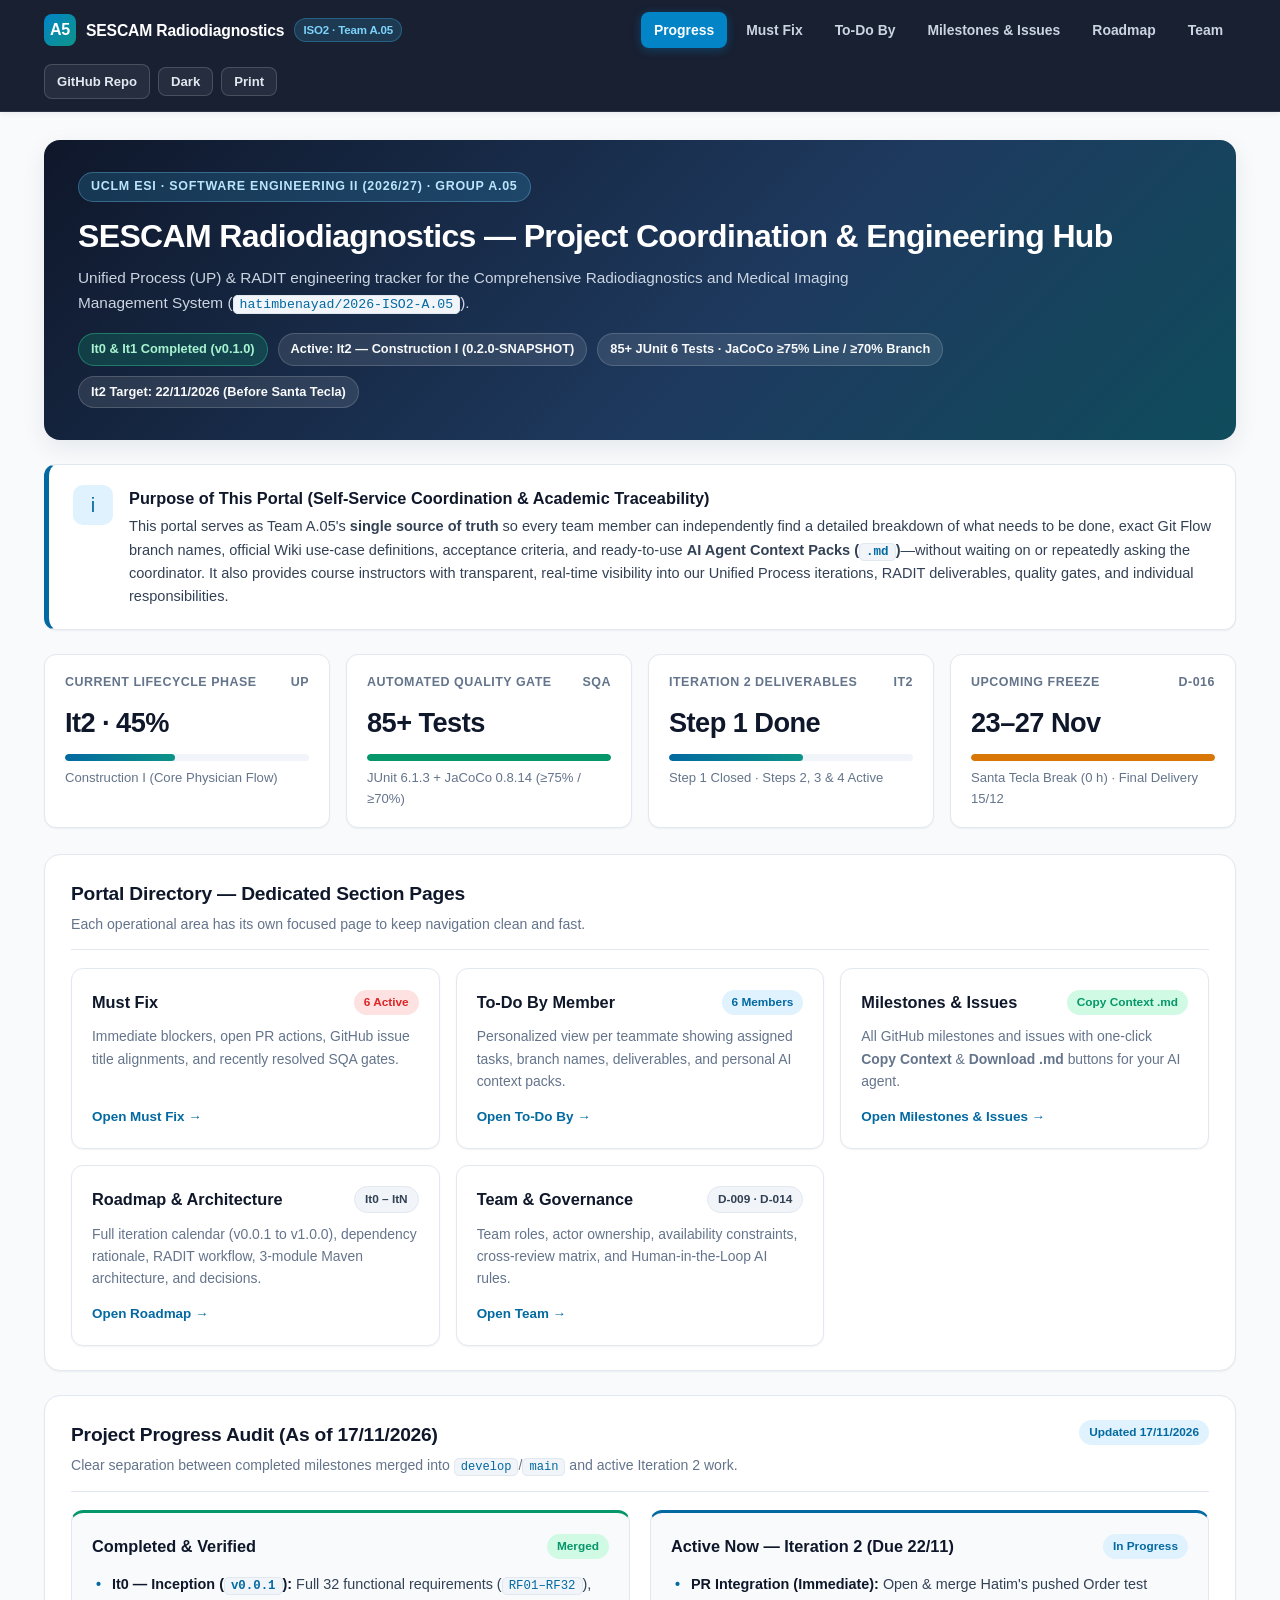
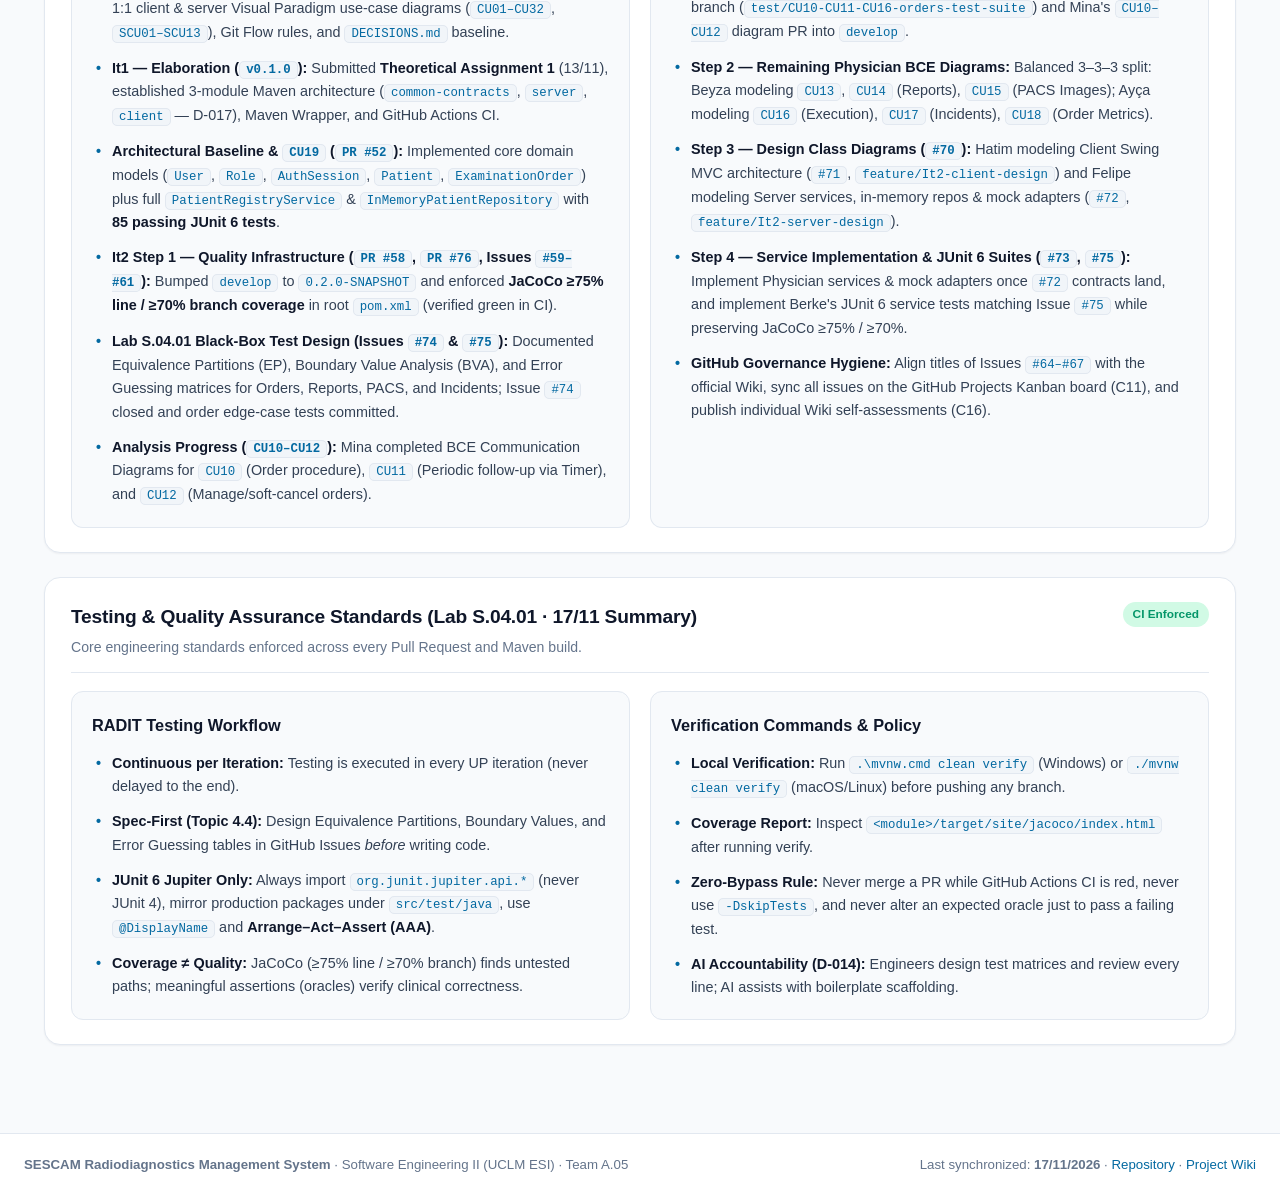
==== commit b1839b5d: "feat: rebuild multi-page professor-ready ISO2 portal with Copy Context (.md) and updated It2 progres" ====
--- a/index.html
+++ b/index.html
@@ -3,693 +3,203 @@
 <head>
   <meta charset="UTF-8">
   <meta name="viewport" content="width=device-width, initial-scale=1.0">
-  <title>ISO2 Team A.05 · Project Roadmap & Status Tracker</title>
+  <title>Progress &amp; Hub · SESCAM Radiodiagnostics (ISO2 Team A.05)</title>
   <link rel="stylesheet" href="style.css">
 </head>
-<body>
-
-  <!-- Sticky Top Navigation Bar -->
-  <nav class="sticky-navbar">
-    <div class="navbar-container">
-      <a href="#" class="nav-brand">
-        <span>🏥 SESCAM A.05</span>
-        <span class="nav-brand-badge">ISO2</span>
-      </a>
-      <ul class="nav-links">
-        <li><a href="#must-fix-section" class="nav-link highlight">⚡ Must Fix</a></li>
-        <li><a href="#todo-by-section" class="nav-link" style="color: #6ee7b7; font-weight: 700;">📌 To-Do By</a></li>
-        <li><a href="#meetings-section" class="nav-link">📅 Meetings 1–8</a></li>
-        <li><a href="#possible-issues-section" class="nav-link">🚀 Milestones & Issues</a></li>
-        <li><a href="#checklist-section" class="nav-link">📋 Checklist</a></li>
-        <li><a href="#components-section" class="nav-link">🧩 Components</a></li>
-        <li><a href="#roadmap-section" class="nav-link">🏷️ Roadmap</a></li>
-        <li><a href="#team-section" class="nav-link">👥 Team</a></li>
-      </ul>
-      <div class="nav-right-controls">
-        <button id="theme-toggle-btn" class="theme-toggle-btn" title="Toggle dark/light mode">🌙 Dark</button>
-        <button id="print-btn" class="print-btn" title="Print or save as PDF">🖨️ Print</button>
-      </div>
-    </div>
-  </nav>
-
-  <!-- Top Header Banner -->
-  <header class="top-header">
-    <div class="header-container">
-      <div class="title-area">
-        <div class="project-badge">
-          <span>🏥 SESCAM Radiodiagnostics</span> · <span>ISO2 2026/27</span> · <span>Team A.05</span>
-        </div>
-        <h1>Comprehensive Radiodiagnostics Management System</h1>
-        <p>Software Engineering II (UCLM ESI) · Unified Process (UP) Lifecycle & AI-Augmented (AI4SE) Progress Tracker</p>
-      </div>
-    </div>
-  </header>
-
-  <!-- Main Content -->
-  <main class="main-container">
-
-    <!-- KPI Summary Grid -->
-    <div class="kpi-grid">
-      <!-- Overall Progress -->
-      <div class="kpi-card">
-        <div class="kpi-title">
-          <span>Overall Project</span>
-          <span>🎯</span>
-        </div>
-        <div class="kpi-value" id="overall-progress-val">--%</div>
-        <div class="progress-track">
-          <div class="progress-fill" id="overall-progress-fill" style="width: 0%"></div>
-        </div>
-        <div class="kpi-sub" id="overall-progress-sub">Calculating...</div>
-      </div>
-
-      <!-- Iteration 0 (Inception) -->
-      <div class="kpi-card">
-        <div class="kpi-title">
-          <span>Iteration 0 (Inception)</span>
-          <span>🏁</span>
-        </div>
-        <div class="kpi-value" id="it0-progress-val">--%</div>
-        <div class="progress-track">
-          <div class="progress-fill success" id="it0-progress-fill" style="width: 0%"></div>
-        </div>
-        <div class="kpi-sub" id="it0-progress-sub">Kickoff baseline</div>
-      </div>
-
-      <!-- Constraints KPI -->
-      <div class="kpi-card">
-        <div class="kpi-title">
-          <span>Constraints Status</span>
-          <span>⚠️</span>
-        </div>
-        <div class="kpi-value" id="constraints-kpi-val">[0/9]</div>
-        <div class="progress-track">
-          <div class="progress-fill" style="width: 25%; background: var(--warning);"></div>
-        </div>
-        <div class="kpi-sub" id="constraints-kpi-sub">Pending formalization in wiki</div>
-      </div>
-
-      <!-- Assumptions KPI -->
-      <div class="kpi-card">
-        <div class="kpi-title">
-          <span>Assumptions Status</span>
-          <span>✅</span>
-        </div>
-        <div class="kpi-value" id="assumptions-kpi-val">[7/7]</div>
-        <div class="progress-track">
-          <div class="progress-fill success" style="width: 100%;"></div>
-        </div>
-        <div class="kpi-sub" id="assumptions-kpi-sub">7 baseline assumptions logged</div>
-      </div>
-    </div>
-
-    <!-- Quick Status Callout Banner -->
-    <div class="quick-summary-banner">
-      <div class="banner-left">
-        <span style="font-size: 1.5rem;">📍</span>
-        <div>
-          <strong style="font-size: 1rem;">Current Phase: Iteration 0 (Inception)</strong>
-          <p style="font-size: 0.85rem; opacity: 0.95;">Repository, Git Flow, 32 Requirements, and Use Case Diagrams established. Next: complete Planification.md and Theory Deliverable 1.</p>
-        </div>
-      </div>
-      <div class="banner-pill-list">
-        <span class="banner-pill">📅 Theory 1: Nov 13</span>
-        <span class="banner-pill">📅 Final Lab: Dec 15</span>
-        <span class="banner-pill">🌿 develop branch</span>
-        <span class="banner-pill">📦 SemVer 2.0.0</span>
-      </div>
-    </div>
-
-    <!-- ======================================================== -->
-    <!-- MUST FIX SECTION (Clickable Step-by-Step Instructions)   -->
-    <!-- ======================================================== -->
-    <section class="dashboard-section" id="must-fix-section" style="border-left: 6px solid #ef4444;">
+<body data-page="progress">
+  <div id="site-navbar"></div>
+
+  <main class="container">
+    <!-- Hero Header -->
+    <header class="page-hero">
+      <div class="hero-eyebrow">UCLM ESI · Software Engineering II (2026/27) · Group A.05</div>
+      <h1>SESCAM Radiodiagnostics — Project Coordination &amp; Engineering Hub</h1>
+      <p>
+        Unified Process (UP) &amp; RADIT engineering tracker for the Comprehensive Radiodiagnostics and Medical Imaging Management System (<code>hatimbenayad/2026-ISO2-A.05</code>).
+      </p>
+      <div class="hero-meta">
+        <span class="meta-pill green">It0 &amp; It1 Completed (v0.1.0)</span>
+        <span class="meta-pill">Active: It2 — Construction I (0.2.0-SNAPSHOT)</span>
+        <span class="meta-pill">85+ JUnit 6 Tests · JaCoCo &ge;75% Line / &ge;70% Branch</span>
+        <span class="meta-pill">It2 Target: 22/11/2026 (Before Santa Tecla)</span>
+      </div>
+    </header>
+
+    <!-- Clear Purpose Statement (Teammates & Professor) -->
+    <section class="purpose-banner" aria-label="Purpose of this portal">
+      <div class="purpose-icon">i</div>
+      <div>
+        <h2>Purpose of This Portal (Self-Service Coordination &amp; Academic Traceability)</h2>
+        <p>
+          This portal serves as Team A.05's <strong>single source of truth</strong> so every team member can independently find a detailed breakdown of what needs to be done, exact Git Flow branch names, official Wiki use-case definitions, acceptance criteria, and ready-to-use <strong>AI Agent Context Packs (<code>.md</code>)</strong>—without waiting on or repeatedly asking the coordinator. It also provides course instructors with transparent, real-time visibility into our Unified Process iterations, RADIT deliverables, quality gates, and individual responsibilities.
+        </p>
+      </div>
+    </section>
+
+    <!-- KPI Summary -->
+    <section class="kpi-grid" aria-label="Key project metrics">
+      <div class="kpi-card">
+        <div class="kpi-label"><span>Current Lifecycle Phase</span><span>UP</span></div>
+        <div class="kpi-value">It2 · 45%</div>
+        <div class="progress-bar"><div class="progress-fill" style="width: 45%"></div></div>
+        <div class="kpi-sub">Construction I (Core Physician Flow)</div>
+      </div>
+      <div class="kpi-card">
+        <div class="kpi-label"><span>Automated Quality Gate</span><span>SQA</span></div>
+        <div class="kpi-value">85+ Tests</div>
+        <div class="progress-bar"><div class="progress-fill green" style="width: 100%"></div></div>
+        <div class="kpi-sub">JUnit 6.1.3 + JaCoCo 0.8.14 (&ge;75% / &ge;70%)</div>
+      </div>
+      <div class="kpi-card">
+        <div class="kpi-label"><span>Iteration 2 Deliverables</span><span>It2</span></div>
+        <div class="kpi-value">Step 1 Done</div>
+        <div class="progress-bar"><div class="progress-fill" style="width: 55%"></div></div>
+        <div class="kpi-sub">Step 1 Closed · Steps 2, 3 &amp; 4 Active</div>
+      </div>
+      <div class="kpi-card">
+        <div class="kpi-label"><span>Upcoming Freeze</span><span>D-016</span></div>
+        <div class="kpi-value">23–27 Nov</div>
+        <div class="progress-bar"><div class="progress-fill" style="width: 100%; background: var(--warning);"></div></div>
+        <div class="kpi-sub">Santa Tecla Break (0 h) · Final Delivery 15/12</div>
+      </div>
+    </section>
+
+    <!-- Dedicated Section Pages Directory -->
+    <section class="section-card">
       <div class="section-header">
         <div>
-          <h2><span>🚨</span> Must Fix: Critical Immediate Gaps & Missing Artifacts</h2>
-          <p style="font-size: 0.85rem; color: var(--text-muted); margin-top: 4px;">
-            Essential items from the course specification that are currently missing in the repository, build system, or wiki. <strong>Click any card to expand its complete, step-by-step instructions.</strong>
-          </p>
-        </div>
-        <span class="badge-tag deliverables" style="font-size: 0.85rem; padding: 4px 12px;">Immediate Action Required</span>
-      </div>
-
-      <div class="must-fix-container" id="must-fix-container">
-        <!-- Rendered dynamically by app.js -->
-      </div>
-    </section>
-
-    <!-- ======================================================== -->
-    <!-- MEETINGS SECTION (Meetings 1 to 8 + Copy as Markdown)   -->
-    <!-- ======================================================== -->
-    <section class="dashboard-section" id="meetings-section">
+          <h2>Portal Directory — Dedicated Section Pages</h2>
+          <p>Each operational area has its own focused page to keep navigation clean and fast.</p>
+        </div>
+      </div>
+      <div class="hub-grid" style="margin-bottom:0;">
+        <a class="hub-card" href="must-fix.html">
+          <div>
+            <div class="hub-card-top">
+              <h3>Must Fix</h3>
+              <span class="badge badge-critical">6 Active</span>
+            </div>
+            <p>Immediate blockers, open PR actions, GitHub issue title alignments, and recently resolved SQA gates.</p>
+          </div>
+          <span class="hub-card-link">Open Must Fix &rarr;</span>
+        </a>
+
+        <a class="hub-card" href="todo-by.html">
+          <div>
+            <div class="hub-card-top">
+              <h3>To-Do By Member</h3>
+              <span class="badge badge-progress">6 Members</span>
+            </div>
+            <p>Personalized view per teammate showing assigned tasks, branch names, deliverables, and personal AI context packs.</p>
+          </div>
+          <span class="hub-card-link">Open To-Do By &rarr;</span>
+        </a>
+
+        <a class="hub-card" href="milestones.html">
+          <div>
+            <div class="hub-card-top">
+              <h3>Milestones &amp; Issues</h3>
+              <span class="badge badge-done">Copy Context .md</span>
+            </div>
+            <p>All GitHub milestones and issues with one-click <strong>Copy Context</strong> &amp; <strong>Download .md</strong> buttons for your AI agent.</p>
+          </div>
+          <span class="hub-card-link">Open Milestones &amp; Issues &rarr;</span>
+        </a>
+
+        <a class="hub-card" href="roadmap.html">
+          <div>
+            <div class="hub-card-top">
+              <h3>Roadmap &amp; Architecture</h3>
+              <span class="badge badge-neutral">It0 &ndash; ItN</span>
+            </div>
+            <p>Full iteration calendar (v0.0.1 to v1.0.0), dependency rationale, RADIT workflow, 3-module Maven architecture, and decisions.</p>
+          </div>
+          <span class="hub-card-link">Open Roadmap &rarr;</span>
+        </a>
+
+        <a class="hub-card" href="team.html">
+          <div>
+            <div class="hub-card-top">
+              <h3>Team &amp; Governance</h3>
+              <span class="badge badge-neutral">D-009 · D-014</span>
+            </div>
+            <p>Team roles, actor ownership, availability constraints, cross-review matrix, and Human-in-the-Loop AI rules.</p>
+          </div>
+          <span class="hub-card-link">Open Team &rarr;</span>
+        </a>
+      </div>
+    </section>
+
+    <!-- Progress Audit: Completed vs Active -->
+    <section class="section-card">
       <div class="section-header">
         <div>
-          <h2><span>📅</span> Team Meetings & Minutes (Meetings 1 to 8)</h2>
-          <p style="font-size: 0.85rem; color: var(--text-muted); margin-top: 4px;">
-            Official meeting minutes archive. Switch between meetings, edit live notes, and click <strong>Copy as Markdown</strong> to copy ready-to-paste markdown directly into the GitHub Wiki.
-          </p>
-        </div>
-        <span class="section-tag">Governance & Minutes</span>
-      </div>
-
-      <!-- Meetings Tab Bar (Meeting 1 to 8) -->
-      <div class="meetings-tabs-bar" id="meetings-tabs-bar">
-        <!-- Rendered dynamically by app.js -->
-      </div>
-
-      <!-- Meeting Viewer Card -->
-      <div class="meeting-viewer-card">
-        <div class="meeting-card-header">
-          <div>
-            <div class="meeting-card-title">
-              <h3 id="meeting-display-title">Loading Meeting...</h3>
-            </div>
-            <div class="meeting-card-meta">
-              <span><strong>Date:</strong> <span id="meeting-display-date">--</span></span>
-              <span><strong>Attendees:</strong> <span id="meeting-display-attendees">--</span></span>
-              <span><strong>Minutes by:</strong> <span id="meeting-display-by">--</span></span>
-            </div>
-          </div>
-          <div class="meeting-actions-bar">
-            <span class="badge-tag usecases" id="meeting-status-badge-display">Recorded</span>
-            <div class="meeting-view-mode-toggle">
-              <button class="view-mode-btn active" id="btn-view-rendered" onclick="toggleMeetingView('rendered')">👁️ Rendered</button>
-              <button class="view-mode-btn" id="btn-view-raw" onclick="toggleMeetingView('raw')">📄 Raw Markdown</button>
-            </div>
-            <button class="meeting-copy-btn" onclick="copyCurrentMeetingMarkdown()" title="Copy Markdown to Clipboard for GitHub Wiki">
-              <span>📋</span> Copy as Markdown for GitHub Wiki
-            </button>
-          </div>
-        </div>
-
-        <div class="meeting-content-area">
-          <div id="meeting-rendered-content" class="meeting-rendered-view">
-            <!-- Rendered HTML injected by app.js -->
-          </div>
-          <textarea id="meeting-raw-content" class="meeting-raw-view" spellcheck="false" placeholder="Meeting markdown content..."></textarea>
-        </div>
-      </div>
-    </section>
-
-    <!-- ======================================================== -->
-    <!-- TO-DO BY MEMBER & COLLABORATION BOARD (Requested Feature)-->
-    <!-- ======================================================== -->
-    <section class="dashboard-section" id="todo-by-section">
+          <h2>Project Progress Audit (As of 17/11/2026)</h2>
+          <p>Clear separation between completed milestones merged into <code>develop</code>/<code>main</code> and active Iteration 2 work.</p>
+        </div>
+        <span class="badge badge-progress">Updated 17/11/2026</span>
+      </div>
+
+      <div class="two-col">
+        <div class="panel success-accent">
+          <h3><span>Completed &amp; Verified</span><span class="badge badge-done">Merged</span></h3>
+          <ul class="clean-list">
+            <li><strong>It0 — Inception (<code>v0.0.1</code>):</strong> Full 32 functional requirements (<code>RF01–RF32</code>), 1:1 client &amp; server Visual Paradigm use-case diagrams (<code>CU01–CU32</code>, <code>SCU01–SCU13</code>), Git Flow rules, and <code>DECISIONS.md</code> baseline.</li>
+            <li><strong>It1 — Elaboration (<code>v0.1.0</code>):</strong> Submitted <strong>Theoretical Assignment 1</strong> (13/11), established 3-module Maven architecture (<code>common-contracts</code>, <code>server</code>, <code>client</code> — D-017), Maven Wrapper, and GitHub Actions CI.</li>
+            <li><strong>Architectural Baseline &amp; <code>CU19</code> (<code>PR #52</code>):</strong> Implemented core domain models (<code>User</code>, <code>Role</code>, <code>AuthSession</code>, <code>Patient</code>, <code>ExaminationOrder</code>) plus full <code>PatientRegistryService</code> &amp; <code>InMemoryPatientRepository</code> with <strong>85 passing JUnit 6 tests</strong>.</li>
+            <li><strong>It2 Step 1 — Quality Infrastructure (<code>PR #58</code>, <code>PR #76</code>, Issues <code>#59–#61</code>):</strong> Bumped <code>develop</code> to <code>0.2.0-SNAPSHOT</code> and enforced <strong>JaCoCo &ge;75% line / &ge;70% branch coverage</strong> in root <code>pom.xml</code> (verified green in CI).</li>
+            <li><strong>Lab S.04.01 Black-Box Test Design (Issues <code>#74</code> &amp; <code>#75</code>):</strong> Documented Equivalence Partitions (EP), Boundary Value Analysis (BVA), and Error Guessing matrices for Orders, Reports, PACS, and Incidents; Issue <code>#74</code> closed and order edge-case tests committed.</li>
+            <li><strong>Analysis Progress (<code>CU10–CU12</code>):</strong> Mina completed BCE Communication Diagrams for <code>CU10</code> (Order procedure), <code>CU11</code> (Periodic follow-up via Timer), and <code>CU12</code> (Manage/soft-cancel orders).</li>
+          </ul>
+        </div>
+
+        <div class="panel primary-accent">
+          <h3><span>Active Now — Iteration 2 (Due 22/11)</span><span class="badge badge-progress">In Progress</span></h3>
+          <ul class="clean-list">
+            <li><strong>PR Integration (Immediate):</strong> Open &amp; merge Hatim's pushed Order test branch (<code>test/CU10-CU11-CU16-orders-test-suite</code>) and Mina's <code>CU10–CU12</code> diagram PR into <code>develop</code>.</li>
+            <li><strong>Step 2 — Remaining Physician BCE Diagrams:</strong> Balanced 3–3–3 split: Beyza modeling <code>CU13</code>, <code>CU14</code> (Reports), <code>CU15</code> (PACS Images); Ay&ccedil;a modeling <code>CU16</code> (Execution), <code>CU17</code> (Incidents), <code>CU18</code> (Order Metrics).</li>
+            <li><strong>Step 3 — Design Class Diagrams (<code>#70</code>):</strong> Hatim modeling Client Swing MVC architecture (<code>#71</code>, <code>feature/It2-client-design</code>) and Felipe modeling Server services, in-memory repos &amp; mock adapters (<code>#72</code>, <code>feature/It2-server-design</code>).</li>
+            <li><strong>Step 4 — Service Implementation &amp; JUnit 6 Suites (<code>#73</code>, <code>#75</code>):</strong> Implement Physician services &amp; mock adapters once <code>#72</code> contracts land, and implement Berke's JUnit 6 service tests matching Issue <code>#75</code> while preserving JaCoCo &ge;75% / &ge;70%.</li>
+            <li><strong>GitHub Governance Hygiene:</strong> Align titles of Issues <code>#64–#67</code> with the official Wiki, sync all issues on the GitHub Projects Kanban board (C11), and publish individual Wiki self-assessments (C16).</li>
+          </ul>
+        </div>
+      </div>
+    </section>
+
+    <!-- Lab S.04.01 Testing & Quality Gate Reference -->
+    <section class="section-card">
       <div class="section-header">
         <div>
-          <h2><span>📌</span> To-Do By Member: Roadmap Task Assignment &amp; Pairing Board</h2>
-          <p style="font-size: 0.85rem; color: var(--text-muted); margin-top: 4px;">
-            Personalized assignment board for the 6 collaborators. Select tasks directly from the Roadmap, pair collaborators together, add custom directives, and clarify what must be changed in GitHub vs. the Wiki.
-          </p>
-        </div>
-        <span class="section-tag">Team Assignments</span>
-      </div>
-
-      <!-- Meeting Plan Evaluation & GitHub Permission Guide Banner -->
-      <div class="todo-plan-banner">
-        <div class="todo-plan-banner-icon">🎯</div>
-        <div class="todo-plan-banner-content">
-          <h4>Coordinator's Meeting Plan: Validated &amp; Applied</h4>
-          <p>
-            <strong>Your meeting plan is strategically sound!</strong> Mina &amp; Ayça pair up on Inception Diagrams (resolving Issue #28 inheritance), Balota &amp; Berke complete Planification tables, Hatim scaffolds the multi-module Maven build, and Felipe leads the architectural baseline entities while synchronizing meeting minutes.
-          </p>
-          <div class="github-rules-pills">
-            <span class="rule-pill wiki">
-              <span>📘</span> GitHub Wiki: Direct Edit (Self-Service) — Balota, Berke &amp; Felipe can edit &amp; publish immediately without waiting for Hatim or opening PRs.
-            </span>
-            <span class="rule-pill repo">
-              <span>🌿</span> GitHub Repo: Git Flow Required — Branch feature/... -&gt; Open PR against develop -&gt; Review &amp; Merge by Coordinator.
-            </span>
-            <span class="rule-pill secretary">
-              <span>✍️</span> Secretary Role: Felipe documents meeting minutes and syncs official markdown directly to the Wiki.
-            </span>
-          </div>
-        </div>
-      </div>
-
-      <!-- Action Toolbar -->
-      <div class="todo-action-bar">
-        <div class="todo-filters" id="todo-member-filters">
-          <button class="todo-filter-btn active" onclick="filterTodoMember('all')">All Members (6)</button>
-          <button class="todo-filter-btn" onclick="filterTodoMember('hatim')">Hatim</button>
-          <button class="todo-filter-btn" onclick="filterTodoMember('felipe')">Felipe</button>
-          <button class="todo-filter-btn" onclick="filterTodoMember('berke')">Berke</button>
-          <button class="todo-filter-btn" onclick="filterTodoMember('balota')">Balota</button>
-          <button class="todo-filter-btn" onclick="filterTodoMember('mina')">Mina</button>
-          <button class="todo-filter-btn" onclick="filterTodoMember('ayca')">Ayça</button>
-        </div>
-        <div style="display: flex; gap: 8px; flex-wrap: wrap;">
-          <a href="Planification.md" download="Planification.md" class="todo-btn-secondary" style="text-decoration: none; display: inline-flex; align-items: center; gap: 6px;" title="Download completed Planification.md for GitHub Wiki">
-            <span>📥</span> Planification.md
-          </a>
-          <button class="todo-btn-primary" onclick="toggleAssignDrawer()">
-            <span>➕</span> Assign Task from Roadmap
-          </button>
-          <button class="todo-btn-secondary" onclick="resetTodoToDefault()" title="Reset assignments to today's meeting plan baseline">
-            <span>🔄</span> Reset to Meeting Plan
-          </button>
-        </div>
-      </div>
-
-      <!-- Interactive Assignment Form Drawer -->
-      <div class="todo-assign-drawer" id="todo-assign-drawer">
-        <div class="todo-assign-drawer-header">
-          <h3><span>📝</span> Assign Task / Pair Collaborators</h3>
-          <button class="todo-btn-secondary" onclick="toggleAssignDrawer()" style="padding: 4px 10px; font-size: 0.75rem;">✕ Close</button>
-        </div>
-
-        <form id="todo-assignment-form" onsubmit="handleAssignTaskSubmit(event)">
-          <div class="form-grid-2">
-            <div class="form-field">
-              <label for="assignee-select">Assign To (Primary Collaborator):</label>
-              <select id="assignee-select" required>
-                <option value="hatim">Hatim Ben Ayad (Coordinator)</option>
-                <option value="felipe">Felipe Dionisio Becerra Sangeorzan (Secretary)</option>
-                <option value="berke">Berke Taha Özdemir (Git Expert)</option>
-                <option value="balota">Beyzanur Balota (Git Expert)</option>
-                <option value="mina">Mina Özdoğan (Maven Expert)</option>
-                <option value="ayca">Ayça Görgülü (Maven Expert)</option>
-              </select>
-            </div>
-
-            <div class="form-field">
-              <label for="collaborate-select">🤝 Collaborate With (Pair / Co-Worker):</label>
-              <select id="collaborate-select">
-                <option value="">-- None (Solo Task) --</option>
-                <option value="hatim">Hatim Ben Ayad</option>
-                <option value="felipe">Felipe Dionisio</option>
-                <option value="berke">Berke Taha Özdemir</option>
-                <option value="balota">Beyzanur Balota</option>
-                <option value="mina">Mina Özdoğan</option>
-                <option value="ayca">Ayça Görgülü</option>
-              </select>
-            </div>
-
-            <div class="form-field">
-              <label for="roadmap-task-select">Select Task from Roadmap:</label>
-              <select id="roadmap-task-select" onchange="handleRoadmapTaskSelection(this.value)">
-                <optgroup label="── Inception Phase (v0.0.1) ──">
-                  <option value="diagrams-assembly">Diagrams Assembly (Client &amp; Server Models)</option>
-                  <option value="planification-page">Planification Page (Constraints, Availability, Effort)</option>
-                  <option value="issue-28-inheritance">Issue #28: Physician-Patient Inheritance Generalization</option>
-                  <option value="issue-30-sysadmin">Issue #30: SysAdmin Diagram Review &amp; Decisions</option>
-                </optgroup>
-                <optgroup label="── Elaboration Phase (v0.1.0) ──">
-                  <option value="maven-multimodule">Maven Multi-Module Root &amp; Submodule Skeletons</option>
-                  <option value="architectural-baseline">Architectural Baseline (Entities: User, Role, Patient)</option>
-                  <option value="external-adapters">External System Adapters (SSO, EHR, Admissions, PACS)</option>
-                  <option value="theory-1-documentation">Theory Deliverable 1 Documentation (SCM, SQA Plan)</option>
-                </optgroup>
-                <optgroup label="── Construction Phase (v0.2.0–v0.8.0) ──">
-                  <option value="clinical-orders">Clinical Orders &amp; Scheduling (CU10, CU20)</option>
-                  <option value="diagnostic-reports">Diagnostic Reports &amp; PACS Image Viewer (CU14, CU15)</option>
-                  <option value="notifications-timer">Automated Notifications &amp; Reminders (CU05, CU11)</option>
-                  <option value="unit-tests-jacoco">Unit Tests &amp; JaCoCo &gt;80% Coverage Enforcement</option>
-                </optgroup>
-                <optgroup label="── Governance &amp; Wiki ──">
-                  <option value="meeting-minutes">Meeting Minutes &amp; GitHub Wiki Synchronization</option>
-                  <option value="custom">✏️ Other / Custom Task...</option>
-                </optgroup>
-              </select>
-            </div>
-
-            <div class="form-field">
-              <label for="platform-rule-select">Platform / Where to Change in GitHub:</label>
-              <select id="platform-rule-select">
-                <option value="wiki">📘 GitHub Wiki: Direct Edit (No PR needed, self-service)</option>
-                <option value="repo">🌿 GitHub Repo: Git Flow (Branch feature/... -&gt; PR -&gt; Review)</option>
-              </select>
-            </div>
-          </div>
-
-          <div class="form-field" id="custom-task-field" style="display: none; margin-bottom: 16px;">
-            <label for="custom-task-title">Custom Task Title:</label>
-            <input type="text" id="custom-task-title" placeholder="e.g. Write integration test suite for Patient admission">
-          </div>
-
-          <div class="form-field" style="margin-bottom: 16px;">
-            <label for="coordinator-comment-input">💬 Coordinator's Comment / Directive (Instructions for this task):</label>
-            <textarea id="coordinator-comment-input" placeholder="e.g. Focus on CU01-CU09 Patient + CU10-CU18 Physician merging, and ensure Issue #28 is closed."></textarea>
-          </div>
-
-          <div class="form-actions">
-            <button type="button" class="todo-btn-secondary" onclick="toggleAssignDrawer()">Cancel</button>
-            <button type="submit" class="todo-btn-primary"><span>💾</span> Confirm &amp; Assign Task</button>
-          </div>
-        </form>
-      </div>
-
-      <!-- 6 Collaborators Boxes Grid -->
-      <div class="todo-members-grid" id="todo-members-grid">
-        <!-- Rendered dynamically by app.js -->
-      </div>
-    </section>
-
-    <!-- ======================================================== -->
-    <!-- POSSIBLE ISSUES & MILESTONES ROADMAP (Milestones M0–M5)  -->
-    <!-- ======================================================== -->
-    <section class="dashboard-section" id="possible-issues-section">
-      <div class="section-header">
-        <div>
-          <h2><span>🚀</span> Possible Issues: Iteration 1 Backlog & Lifecycle Milestones</h2>
-          <p style="font-size: 0.85rem; color: var(--text-muted); margin-top: 4px;">
-            Comprehensive GitHub Issues backlog broken down by Milestones (M0–M5) to finish Iteration 1 and complete the full project lifecycle. Includes one-click <strong>Copy for GitHub</strong> formatted with RADIT disciplines.
-          </p>
-        </div>
-        <span class="section-tag">GitHub Issues Backlog</span>
-      </div>
-
-      <!-- Milestones Tab Navigation -->
-      <div class="milestones-tabs" id="milestones-tabs-container">
-        <!-- Rendered dynamically by app.js -->
-      </div>
-
-      <!-- Milestone Target Banner -->
-      <div class="milestone-banner">
-        <div class="milestone-banner-info">
-          <h3 id="milestone-banner-title">Loading Milestone...</h3>
-          <p id="milestone-banner-desc">Loading objective...</p>
-        </div>
-        <div>
-          <span class="badge-tag usecases" id="milestone-banner-target">Target: Loading...</span>
-        </div>
-      </div>
-
-      <!-- Issues List Container -->
-      <div class="issues-grid" id="issues-list-container">
-        <!-- Rendered dynamically by app.js -->
-      </div>
-    </section>
-
-    <!-- Interactive Progress Checklist (Requested Format) -->
-    <section class="dashboard-section" id="checklist-section">
-      <div class="section-header">
-        <div>
-          <h2><span>📋</span> Project Verification Checklist (Constraints, Assumptions & Specs)</h2>
-          <p style="font-size: 0.85rem; color: var(--text-muted); margin-top: 4px;">
-            Explicit progress tracking across all categories. Click any card to toggle between <code>[x] Done</code> and <code>[ ] Pending</code>.
-          </p>
-        </div>
-        <div class="section-tag">Interactive Checklist</div>
-      </div>
-
-      <!-- Filters & Search Toolbar -->
-      <div class="filter-toolbar">
-        <div class="filter-group">
-          <button class="filter-btn active" data-status="all">All Items</button>
-          <button class="filter-btn" data-status="pending">Remaining [ ]</button>
-          <button class="filter-btn" data-status="done">Completed [x]</button>
-        </div>
-
-        <div class="filter-group">
-          <button class="filter-btn active" data-category="all">All Categories</button>
-          <button class="filter-btn" data-category="constraints">[] Constraints</button>
-          <button class="filter-btn" data-category="assumptions">[x] Assumptions</button>
-          <button class="filter-btn" data-category="components">Components</button>
-          <button class="filter-btn" data-category="versions">Versions</button>
-          <button class="filter-btn" data-category="usecases">Use Cases</button>
-          <button class="filter-btn" data-category="scm">Git & Wiki</button>
-          <button class="filter-btn" data-category="deliverables">Deliverables</button>
-        </div>
-
-        <div class="search-box">
-          <span>🔍</span>
-          <input type="text" id="search-input" placeholder="Search tasks, RFs, rules...">
-        </div>
-      </div>
-
-      <!-- Dynamic Checklist Container -->
-      <div class="checklist-container" id="checklist-container">
-        <!-- Injected dynamically by app.js -->
-      </div>
-    </section>
-
-    <!-- Components Architecture Breakdown -->
-    <section class="dashboard-section" id="components-section">
-      <div class="section-header">
-        <div>
-          <h2><span>🧩</span> Multi-Module Maven Component Architecture</h2>
-          <p style="font-size: 0.85rem; color: var(--text-muted); margin-top: 4px;">
-            Structural breakdown into decoupled Maven submodules obeying SOLID and interface-oriented design.
-          </p>
-        </div>
-        <span class="section-tag">Component Model</span>
-      </div>
-
-      <div class="arch-diagram">
-ISO26-ISO2-A.05/
-├── pom.xml                                  &lt;-- [ ] Root Aggregator POM (Surefire, JaCoCo, Compiler plugins)
-├── common-contracts/                        &lt;-- [ ] Shared API interfaces & Domain Data Transfer Objects
-│   ├── src/main/java/es/uclm/sescam/contracts/
-│   │   ├── api/                             &lt;-- Client-Server REST / Service Interfaces
-│   │   └── adapters/                        &lt;-- External Healthcare Interfaces (SSO, EHR, Admissions, RIS/PACS)
-│   └── pom.xml
-├── servidor/                                &lt;-- [ ] Backend Server Submodule (Spring Boot / Java SE)
-│   ├── src/main/java/es/uclm/sescam/server/
-│   │   ├── controllers/                     &lt;-- API Controllers (SCU01–SCU13)
-│   │   ├── services/                        &lt;-- Medical examination business logic
-│   │   ├── persistence/                     &lt;-- Database repository & clinical entities
-│   │   └── external/                        &lt;-- Mock adapters for E01 (SSO), E02 (EHR), E03 (Adm), E04 (PACS)
-│   └── pom.xml
-├── cliente-web/                             &lt;-- [ ] Web Client Submodule (MVC pattern)
-│   ├── src/main/java/es/uclm/sescam/client/web/
-│   │   ├── controllers/                     &lt;-- Patient / Admin web controllers
-│   │   └── views/                           &lt;-- DICOM-enabled medical viewing & appointment UI
-│   └── pom.xml
-└── cliente-movil/                           &lt;-- [ ] Mobile Client Submodule / Client interface
-    └── pom.xml
-      </div>
-
-      <table class="data-table">
-        <thead>
-          <tr>
-            <th>Submodule / Component</th>
-            <th>Layer</th>
-            <th>Associated Requirements</th>
-            <th>Current Status</th>
-          </tr>
-        </thead>
-        <tbody>
-          <tr>
-            <td><code>ISO26-ISO2-A.05 (Root)</code></td>
-            <td>Build Aggregator</td>
-            <td>Build lifecycle, JaCoCo &gt;80%, Surefire</td>
-            <td><span class="badge-tag deliverables">[ ] Pending Iteration 1</span></td>
-          </tr>
-          <tr>
-            <td><code>common-contracts</code></td>
-            <td>Interfaces & Models</td>
-            <td>RF01–RF32 contract interfaces</td>
-            <td><span class="badge-tag deliverables">[ ] Pending Iteration 1</span></td>
-          </tr>
-          <tr>
-            <td><code>servidor</code> (Backend)</td>
-            <td>Service / Persistence</td>
-            <td>SCU01–SCU13, E01–E04 integrations</td>
-            <td><span class="badge-tag deliverables">[ ] Pending Iteration 1</span></td>
-          </tr>
-          <tr>
-            <td><code>cliente-web</code> (Frontend)</td>
-            <td>MVC Web View / Controller</td>
-            <td>Patient, Admin, Physician portals</td>
-            <td><span class="badge-tag deliverables">[ ] Pending Iteration 2</span></td>
-          </tr>
-          <tr>
-            <td><code>cliente-movil</code></td>
-            <td>Mobile Interface</td>
-            <td>Mobile appointment notifications & history</td>
-            <td><span class="badge-tag deliverables">[ ] Pending Iteration 3</span></td>
-          </tr>
-        </tbody>
-      </table>
-    </section>
-
-    <!-- Versions & Release Roadmap -->
-    <section class="dashboard-section" id="roadmap-section">
-      <div class="section-header">
-        <div>
-          <h2><span>🏷️</span> Semantic Versioning (SemVer 2.0.0) Release Roadmap</h2>
-          <p style="font-size: 0.85rem; color: var(--text-muted); margin-top: 4px;">
-            Target release schedule mapping iterations to formal component deliveries.
-          </p>
-        </div>
-        <span class="section-tag">Release Calendar</span>
-      </div>
-
-      <div class="roadmap-grid">
-        <!-- Milestone 1: It0 -->
-        <div class="roadmap-col">
-          <div class="roadmap-header">
-            <span>v0.0.1 · Inception</span>
-            <span class="badge-tag usecases">Current</span>
-          </div>
-          <div class="roadmap-card">
-            <h4>Repository & SCM <span style="color: var(--success);">[x]</span></h4>
-            <p>Git Flow, branch protection, DECISIONS.md, issue templates.</p>
-          </div>
-          <div class="roadmap-card">
-            <h4>Requirements & Actors <span style="color: var(--success);">[x]</span></h4>
-            <p>RF01–RF32 elicited, 4 human actors, 4 external systems.</p>
-          </div>
-          <div class="roadmap-card">
-            <h4>Diagrams Assembly <span style="color: var(--warning);">[ ]</span></h4>
-            <p>Patient, Admin, Physician, Server merged; SysAdmin & Combined pending.</p>
-          </div>
-          <div class="roadmap-card">
-            <h4>Planification Page <span style="color: var(--warning);">[ ]</span></h4>
-            <p>Constraints, availability, and RADIT effort tables to fill.</p>
-          </div>
-        </div>
-
-        <!-- Milestone 2: Elaboration -->
-        <div class="roadmap-col">
-          <div class="roadmap-header">
-            <span>v0.1.0 · Elaboration</span>
-            <span class="badge-tag components">Next</span>
-          </div>
-          <div class="roadmap-card">
-            <h4>Maven Multi-Module <span style="color: var(--text-muted);">[ ]</span></h4>
-            <p>Root POM, servidor, and client submodules initialized.</p>
-          </div>
-          <div class="roadmap-card">
-            <h4>Architectural Baseline <span style="color: var(--text-muted);">[ ]</span></h4>
-            <p>Core entity models, patient demographic registration (CU19).</p>
-          </div>
-          <div class="roadmap-card">
-            <h4>External System Adapters <span style="color: var(--text-muted);">[ ]</span></h4>
-            <p>Mock implementations for SSO, EHR, Admissions, RIS/PACS.</p>
-          </div>
-          <div class="roadmap-card">
-            <h4>Theory Deliverable 1 <span style="color: var(--danger);">[ ] Due Nov 13</span></h4>
-            <p>UP Plan, SCM Plan, and ISO 25010 SQA Plan submission.</p>
-          </div>
-        </div>
-
-        <!-- Milestone 3: Construction -->
-        <div class="roadmap-col">
-          <div class="roadmap-header">
-            <span>v0.2.0..v0.8.0 · Construction</span>
-            <span class="badge-tag deliverables">Planned</span>
-          </div>
-          <div class="roadmap-card">
-            <h4>Clinical Orders & Scheduling <span style="color: var(--text-muted);">[ ]</span></h4>
-            <p>Diagnostic ordering (CU10), appointment slots allocation (CU20).</p>
-          </div>
-          <div class="roadmap-card">
-            <h4>Diagnostic Reports & PACS <span style="color: var(--text-muted);">[ ]</span></h4>
-            <p>Reporting workflow (CU14) and medical image retrieval (CU15).</p>
-          </div>
-          <div class="roadmap-card">
-            <h4>Automated Notifications <span style="color: var(--text-muted);">[ ]</span></h4>
-            <p>Timer-based notifications & periodic follow-up surveillance (CU05, CU11).</p>
-          </div>
-          <div class="roadmap-card">
-            <h4>Unit Tests & JaCoCo &gt;80% <span style="color: var(--text-muted);">[ ]</span></h4>
-            <p>JUnit 5 test suites verifying business logic contracts.</p>
-          </div>
-        </div>
-
-        <!-- Milestone 4: Transition -->
-        <div class="roadmap-col">
-          <div class="roadmap-header">
-            <span>v1.0.0 · Final Production</span>
-            <span class="badge-tag usecases">Dec 15</span>
-          </div>
-          <div class="roadmap-card">
-            <h4>Final Integration <span style="color: var(--text-muted);">[ ]</span></h4>
-            <p>Consolidated multi-module build packaging and deployment scripts.</p>
-          </div>
-          <div class="roadmap-card">
-            <h4>Documentation & Javadoc <span style="color: var(--text-muted);">[ ]</span></h4>
-            <p>Generated Javadoc (mvn javadoc:javadoc) and user manuals.</p>
-          </div>
-          <div class="roadmap-card">
-            <h4>Individual Self-Assessments <span style="color: var(--text-muted);">[ ]</span></h4>
-            <p>Critical personal appraisals on wiki for all 6 members.</p>
-          </div>
-          <div class="roadmap-card">
-            <h4>Final Evaluation Submission <span style="color: var(--danger);">[ ] Due Dec 15</span></h4>
-            <p>Repository freeze and final academic evaluation.</p>
-          </div>
-        </div>
-      </div>
-    </section>
-
-    <!-- Team & Traceability Matrix -->
-    <section class="dashboard-section" id="team-section">
-      <div class="section-header">
-        <div>
-          <h2><span>👥</span> Team Member Responsibilities & Elicitation Coverage</h2>
-          <p style="font-size: 0.85rem; color: var(--text-muted); margin-top: 4px;">
-            Explicit allocation of requirements, diagrams, and project disciplines across the 6 team members.
-          </p>
-        </div>
-        <span class="section-tag">RACI / Team Matrix</span>
-      </div>
-
-      <table class="data-table">
-        <thead>
-          <tr>
-            <th>Member</th>
-            <th>Primary Role</th>
-            <th>Assigned Functional Scope</th>
-            <th>Diagrams & Deliverables</th>
-            <th>Status</th>
-          </tr>
-        </thead>
-        <tbody>
-          <tr>
-            <td><strong>Hatim Ben Ayad</strong></td>
-            <td>Coordinator</td>
-            <td>Administrative / Admissions (RF19–RF26 / CU19–CU26)</td>
-            <td>Admin Client Diagram (.vpp/.png merged PR #19); General Client Diagram assembly</td>
-            <td><span class="badge-tag assumptions">[x] Active</span></td>
-          </tr>
-          <tr>
-            <td><strong>Felipe Dionisio</strong></td>
-            <td>Secretary</td>
-            <td>System Administrator (RF27–RF32 / CU27–CU32)</td>
-            <td>SysAdmin Diagram (.vpp drafted; pending review #30); Decision logging</td>
-            <td><span class="badge-tag constraints">[ ] Review Pending</span></td>
-          </tr>
-          <tr>
-            <td><strong>Berke Taha Özdemir</strong></td>
-            <td>Git Expert</td>
-            <td>Server Architecture (SCU01–SCU13)</td>
-            <td>Server Use Case Diagram (.vpp/.jpg merged PR #32); External actors (E01–E04) verified</td>
-            <td><span class="badge-tag assumptions">[x] Completed</span></td>
-          </tr>
-          <tr>
-            <td><strong>Beyzanur Balota</strong></td>
-            <td>Git Expert</td>
-            <td>Planning & Constraints Governance</td>
-            <td>Constraints & Assumptions drafting (Issue #18, #31); Team availability table</td>
-            <td><span class="badge-tag constraints">[ ] In Progress</span></td>
-          </tr>
-          <tr>
-            <td><strong>Mina Özdoğan</strong></td>
-            <td>Maven Expert</td>
-            <td>Patient Users (RF01–RF09 / CU01–CU09)</td>
-            <td>Patient Client Diagram (.vpp/.png merged PR #20); Maven architecture setup</td>
-            <td><span class="badge-tag assumptions">[x] Completed</span></td>
-          </tr>
-          <tr>
-            <td><strong>Ayça Görgülü</strong></td>
-            <td>Maven Expert</td>
-            <td>Physician Users (RF10–RF18 / CU10–CU18)</td>
-            <td>Physician Client Diagram (.vpp/.jpg merged PR #21); Patient inheritance resolution (#28)</td>
-            <td><span class="badge-tag constraints">[ ] In Progress</span></td>
-          </tr>
-        </tbody>
-      </table>
-    </section>
-
+          <h2>Testing &amp; Quality Assurance Standards (Lab S.04.01 · 17/11 Summary)</h2>
+          <p>Core engineering standards enforced across every Pull Request and Maven build.</p>
+        </div>
+        <span class="badge badge-done">CI Enforced</span>
+      </div>
+      <div class="two-col">
+        <div class="panel">
+          <h3>RADIT Testing Workflow</h3>
+          <ul class="clean-list">
+            <li><strong>Continuous per Iteration:</strong> Testing is executed in every UP iteration (never delayed to the end).</li>
+            <li><strong>Spec-First (Topic 4.4):</strong> Design Equivalence Partitions, Boundary Values, and Error Guessing tables in GitHub Issues <em>before</em> writing code.</li>
+            <li><strong>JUnit 6 Jupiter Only:</strong> Always import <code>org.junit.jupiter.api.*</code> (never JUnit 4), mirror production packages under <code>src/test/java</code>, use <code>@DisplayName</code> and <strong>Arrange–Act–Assert (AAA)</strong>.</li>
+            <li><strong>Coverage &ne; Quality:</strong> JaCoCo (&ge;75% line / &ge;70% branch) finds untested paths; meaningful assertions (oracles) verify clinical correctness.</li>
+          </ul>
+        </div>
+        <div class="panel">
+          <h3>Verification Commands &amp; Policy</h3>
+          <ul class="clean-list">
+            <li><strong>Local Verification:</strong> Run <code>.\mvnw.cmd clean verify</code> (Windows) or <code>./mvnw clean verify</code> (macOS/Linux) before pushing any branch.</li>
+            <li><strong>Coverage Report:</strong> Inspect <code>&lt;module&gt;/target/site/jacoco/index.html</code> after running verify.</li>
+            <li><strong>Zero-Bypass Rule:</strong> Never merge a PR while GitHub Actions CI is red, never use <code>-DskipTests</code>, and never alter an expected oracle just to pass a failing test.</li>
+            <li><strong>AI Accountability (D-014):</strong> Engineers design test matrices and review every line; AI assists with boilerplate scaffolding.</li>
+          </ul>
+        </div>
+      </div>
+    </section>
   </main>
 
-  <!-- Toast Notification element -->
-  <div id="toast-notification" class="toast-notification"></div>
-
+  <div id="site-footer"></div>
+  <script src="data.js"></script>
   <script src="app.js"></script>
 </body>
 </html>
--- a/style.css
+++ b/style.css
@@ -1,46 +1,77 @@
+/* ==========================================================================
+   SESCAM Radiodiagnostics — Team A.05 Engineering Portal
+   Software Engineering II (UCLM ESI) · Unified Process & RADIT Hub
+   ========================================================================== */
+
 :root {
-  --primary: #0284c7;
-  --primary-dark: #0369a1;
-  --primary-light: #e0f2fe;
-  --accent: #0d9488;
-  --accent-light: #ccfbf1;
-  --success: #10b981;
-  --success-bg: #d1fae5;
-  --warning: #f59e0b;
-  --warning-bg: #fef3c7;
-  --danger: #ef4444;
-  --danger-bg: #fee2e2;
   --bg: #f8fafc;
   --surface: #ffffff;
-  --surface-hover: #f1f5f9;
+  --surface-subtle: #f1f5f9;
   --border: #e2e8f0;
+  --border-strong: #cbd5e1;
+
   --text-main: #0f172a;
+  --text-secondary: #334155;
   --text-muted: #64748b;
-  --shadow-sm: 0 1px 2px 0 rgb(0 0 0 / 0.05);
-  --shadow-md: 0 4px 6px -1px rgb(0 0 0 / 0.1), 0 2px 4px -2px rgb(0 0 0 / 0.1);
-  --shadow-lg: 0 10px 15px -3px rgb(0 0 0 / 0.1), 0 4px 6px -4px rgb(0 0 0 / 0.1);
-  --radius-sm: 6px;
-  --radius-md: 10px;
+
+  --primary: #0369a1;
+  --primary-hover: #075985;
+  --primary-soft: #e0f2fe;
+  --accent: #0d9488;
+  --accent-soft: #ccfbf1;
+
+  --success: #059669;
+  --success-soft: #d1fae5;
+  --warning: #d97706;
+  --warning-soft: #fef3c7;
+  --danger: #dc2626;
+  --danger-soft: #fee2e2;
+  --purple: #7c3aed;
+  --purple-soft: #ede9fe;
+
+  --nav-bg: rgba(15, 23, 42, 0.96);
+  --shadow-xs: 0 1px 2px rgba(15, 23, 42, 0.05);
+  --shadow-sm: 0 2px 6px rgba(15, 23, 42, 0.06);
+  --shadow-md: 0 8px 24px rgba(15, 23, 42, 0.08);
+  --radius-sm: 8px;
+  --radius-md: 12px;
   --radius-lg: 16px;
-  --font: -apple-system, BlinkMacSystemFont, "Segoe UI", Roboto, Helvetica, Arial, sans-serif;
+  --font-sans: -apple-system, BlinkMacSystemFont, "Segoe UI", Inter, Roboto, Helvetica, Arial, sans-serif;
+  --font-mono: ui-monospace, SFMono-Regular, Menlo, Monaco, Consolas, "Liberation Mono", monospace;
 }
 
 [data-theme="dark"] {
   --bg: #0b1120;
-  --surface: #1e293b;
-  --surface-hover: #334155;
-  --border: #334155;
-  --text-main: #f8fafc;
+  --surface: #111c32;
+  --surface-subtle: #1b2842;
+  --border: #243451;
+  --border-strong: #33476b;
+
+  --text-main: #f1f5f9;
+  --text-secondary: #cbd5e1;
   --text-muted: #94a3b8;
-  --primary-light: #1e3a8a;
-  --accent-light: #134e4a;
-  --success-bg: #064e3b;
-  --warning-bg: #78350f;
-  --danger-bg: #7f1d1d;
-  --shadow-md: 0 4px 6px -1px rgb(0 0 0 / 0.3);
-}
-
-* {
+
+  --primary: #38bdf8;
+  --primary-hover: #7dd3fc;
+  --primary-soft: rgba(56, 189, 248, 0.14);
+  --accent: #2dd4bf;
+  --accent-soft: rgba(45, 212, 191, 0.14);
+
+  --success: #34d399;
+  --success-soft: rgba(52, 211, 153, 0.14);
+  --warning: #fbbf24;
+  --warning-soft: rgba(251, 191, 36, 0.15);
+  --danger: #f87171;
+  --danger-soft: rgba(248, 113, 113, 0.15);
+  --purple: #a78bfa;
+  --purple-soft: rgba(167, 139, 250, 0.15);
+
+  --shadow-xs: 0 1px 2px rgba(0, 0, 0, 0.3);
+  --shadow-sm: 0 2px 8px rgba(0, 0, 0, 0.35);
+  --shadow-md: 0 10px 28px rgba(0, 0, 0, 0.45);
+}
+
+*, *::before, *::after {
   box-sizing: border-box;
   margin: 0;
   padding: 0;
@@ -51,1965 +82,982 @@
 }
 
 body {
-  font-family: var(--font);
-  background-color: var(--bg);
-  color: var(--text-main);
-  line-height: 1.5;
-  padding: 0 0 60px 0;
-  transition: background-color 0.2s, color 0.2s;
-}
-
-/* ========================================================
-   STICKY NAVBAR
-   ======================================================== */
-.sticky-navbar {
+  font-family: var(--font-sans);
+  background: var(--bg);
+  color: var(--text-main);
+  line-height: 1.6;
+  min-height: 100vh;
+  display: flex;
+  flex-direction: column;
+  transition: background 0.2s ease, color 0.2s ease;
+}
+
+a {
+  color: var(--primary);
+  text-decoration: none;
+}
+a:hover {
+  text-decoration: underline;
+}
+
+code {
+  font-family: var(--font-mono);
+  font-size: 0.86em;
+  background: var(--surface-subtle);
+  border: 1px solid var(--border);
+  padding: 1px 6px;
+  border-radius: 5px;
+  color: var(--primary);
+}
+
+/* ==========================================================================
+   TOP NAVIGATION
+   ========================================================================== */
+.navbar {
   position: sticky;
   top: 0;
-  z-index: 1000;
-  background: rgba(15, 23, 42, 0.92);
-  backdrop-filter: blur(8px);
-  -webkit-backdrop-filter: blur(8px);
-  border-bottom: 1px solid rgba(255, 255, 255, 0.12);
-  box-shadow: var(--shadow-md);
-}
-
-.navbar-container {
-  max-width: 1200px;
+  z-index: 100;
+  background: var(--nav-bg);
+  backdrop-filter: blur(10px);
+  border-bottom: 1px solid rgba(255, 255, 255, 0.09);
+  box-shadow: var(--shadow-sm);
+}
+
+.navbar-inner {
+  max-width: 1240px;
   margin: 0 auto;
-  padding: 10px 20px;
-  display: flex;
+  padding: 12px 24px;
+  display: flex;
+  align-items: center;
   justify-content: space-between;
-  align-items: center;
+  gap: 16px;
   flex-wrap: wrap;
-  gap: 12px;
-}
-
-.nav-brand {
-  font-size: 1.05rem;
+}
+
+.brand {
+  display: flex;
+  align-items: center;
+  gap: 10px;
+  color: #ffffff;
+  font-weight: 700;
+  font-size: 0.98rem;
+  letter-spacing: -0.01em;
+}
+.brand:hover {
+  text-decoration: none;
+}
+
+.brand-mark {
+  display: inline-flex;
+  align-items: center;
+  justify-content: center;
+  width: 32px;
+  height: 32px;
+  border-radius: 8px;
+  background: linear-gradient(135deg, #0284c7, #0d9488);
+  color: #fff;
+  font-size: 1rem;
   font-weight: 800;
-  color: #ffffff;
-  display: flex;
-  align-items: center;
-  gap: 8px;
-  text-decoration: none;
-  letter-spacing: -0.01em;
-}
-
-.nav-brand-badge {
-  background: var(--primary);
-  color: #fff;
+}
+
+.brand-sub {
   font-size: 0.72rem;
-  padding: 2px 7px;
-  border-radius: 9999px;
-  font-weight: 700;
+  font-weight: 600;
+  padding: 2px 8px;
+  border-radius: 999px;
+  background: rgba(56, 189, 248, 0.16);
+  color: #7dd3fc;
+  border: 1px solid rgba(56, 189, 248, 0.3);
 }
 
 .nav-links {
+  list-style: none;
   display: flex;
   align-items: center;
   gap: 6px;
   flex-wrap: wrap;
-  list-style: none;
-}
-
-.nav-link {
+}
+
+.nav-links a {
+  display: inline-flex;
+  align-items: center;
+  gap: 6px;
+  padding: 7px 13px;
+  border-radius: 8px;
+  font-size: 0.87rem;
+  font-weight: 600;
   color: #cbd5e1;
+  transition: background 0.15s ease, color 0.15s ease;
+}
+
+.nav-links a:hover {
+  background: rgba(255, 255, 255, 0.08);
+  color: #ffffff;
   text-decoration: none;
-  font-size: 0.84rem;
-  font-weight: 600;
-  padding: 6px 11px;
-  border-radius: var(--radius-sm);
-  transition: all 0.15s;
+}
+
+.nav-links a.active {
+  background: #0284c7;
+  color: #ffffff;
+  box-shadow: 0 2px 10px rgba(2, 132, 199, 0.35);
+}
+
+.nav-actions {
+  display: flex;
+  align-items: center;
+  gap: 8px;
+}
+
+.nav-btn {
   display: inline-flex;
   align-items: center;
-  gap: 5px;
-}
-
-.nav-link:hover {
-  color: #ffffff;
-  background: rgba(255, 255, 255, 0.1);
-}
-
-.nav-link.highlight {
-  background: rgba(239, 68, 68, 0.2);
-  color: #fca5a5;
-  border: 1px solid rgba(239, 68, 68, 0.4);
-}
-
-.nav-link.highlight:hover {
-  background: rgba(239, 68, 68, 0.35);
-  color: #ffffff;
-}
-
-.nav-right-controls {
-  display: flex;
-  align-items: center;
-  gap: 8px;
-}
-
-/* Offset anchor scrolling for sticky navbar */
-.dashboard-section {
-  scroll-margin-top: 75px;
-}
-
-/* Header & Top Bar */
-.top-header {
-  background: linear-gradient(135deg, #0f172a 0%, #1e293b 100%);
-  color: #ffffff;
-  padding: 30px 20px;
-  border-bottom: 3px solid var(--primary);
-  box-shadow: var(--shadow-md);
-}
-
-.header-container {
-  max-width: 1200px;
-  margin: 0 auto;
-  display: flex;
-  justify-content: space-between;
-  align-items: flex-start;
-  flex-wrap: wrap;
-  gap: 20px;
-}
-
-.project-badge {
-  display: inline-flex;
-  align-items: center;
-  gap: 8px;
-  background: rgba(2, 132, 199, 0.25);
-  border: 1px solid var(--primary);
-  color: #7dd3fc;
-  padding: 4px 12px;
-  border-radius: 9999px;
+  gap: 6px;
+  padding: 6px 12px;
+  border-radius: 8px;
+  border: 1px solid rgba(255, 255, 255, 0.16);
+  background: rgba(255, 255, 255, 0.06);
+  color: #e2e8f0;
   font-size: 0.82rem;
   font-weight: 600;
-  margin-bottom: 12px;
+  cursor: pointer;
+  transition: background 0.15s ease;
+}
+.nav-btn:hover {
+  background: rgba(255, 255, 255, 0.14);
+}
+
+/* ==========================================================================
+   MAIN LAYOUT & PAGE HEADER
+   ========================================================================== */
+.container {
+  max-width: 1240px;
+  width: 100%;
+  margin: 0 auto;
+  padding: 28px 24px 64px;
+  flex: 1;
+}
+
+.page-hero {
+  background: linear-gradient(135deg, #0f172a 0%, #1e3a5f 60%, #0f4c5c 100%);
+  color: #ffffff;
+  border-radius: var(--radius-lg);
+  padding: 32px 34px;
+  margin-bottom: 24px;
+  box-shadow: var(--shadow-md);
+  position: relative;
+  overflow: hidden;
+}
+
+.hero-eyebrow {
+  display: inline-flex;
+  align-items: center;
+  gap: 8px;
+  font-size: 0.78rem;
+  font-weight: 700;
   text-transform: uppercase;
-  letter-spacing: 0.05em;
-}
-
-.title-area h1 {
-  font-size: 1.85rem;
-  font-weight: 700;
+  letter-spacing: 0.06em;
+  padding: 4px 12px;
+  border-radius: 999px;
+  background: rgba(56, 189, 248, 0.18);
+  color: #bae6fd;
+  border: 1px solid rgba(125, 211, 252, 0.3);
+  margin-bottom: 14px;
+}
+
+.page-hero h1 {
+  font-size: clamp(1.55rem, 2.5vw, 2.1rem);
+  font-weight: 800;
+  letter-spacing: -0.02em;
   line-height: 1.25;
-  margin-bottom: 6px;
-}
-
-.title-area p {
-  color: #94a3b8;
-  font-size: 0.95rem;
-}
-
-.header-controls {
-  display: flex;
-  align-items: center;
-  gap: 12px;
-}
-
-.theme-toggle-btn, .print-btn {
+  margin-bottom: 10px;
+}
+
+.page-hero p {
+  color: #cbd5e1;
+  font-size: 0.96rem;
+  max-width: 860px;
+}
+
+.hero-meta {
+  display: flex;
+  flex-wrap: wrap;
+  gap: 10px;
+  margin-top: 18px;
+}
+
+.meta-pill {
+  display: inline-flex;
+  align-items: center;
+  gap: 6px;
+  font-size: 0.8rem;
+  font-weight: 600;
+  padding: 5px 12px;
+  border-radius: 999px;
   background: rgba(255, 255, 255, 0.1);
-  color: #fff;
-  border: 1px solid rgba(255, 255, 255, 0.2);
-  padding: 8px 14px;
-  border-radius: var(--radius-sm);
-  font-size: 0.88rem;
-  cursor: pointer;
-  display: inline-flex;
-  align-items: center;
-  gap: 6px;
-  transition: background 0.15s;
-}
-
-.theme-toggle-btn:hover, .print-btn:hover {
-  background: rgba(255, 255, 255, 0.2);
-}
-
-/* Main Container */
-.main-container {
-  max-width: 1200px;
-  margin: -25px auto 0 auto;
-  padding: 0 20px;
-}
-
-/* KPI Summary Cards */
+  border: 1px solid rgba(255, 255, 255, 0.16);
+  color: #f8fafc;
+}
+.meta-pill.green {
+  background: rgba(16, 185, 129, 0.2);
+  border-color: rgba(52, 211, 153, 0.4);
+  color: #a7f3d0;
+}
+
+/* Purpose Notice Banner */
+.purpose-banner {
+  background: var(--surface);
+  border: 1px solid var(--border);
+  border-left: 5px solid var(--primary);
+  border-radius: var(--radius-md);
+  padding: 20px 24px;
+  margin-bottom: 24px;
+  box-shadow: var(--shadow-xs);
+  display: flex;
+  gap: 16px;
+  align-items: flex-start;
+}
+
+.purpose-icon {
+  flex-shrink: 0;
+  width: 40px;
+  height: 40px;
+  border-radius: 10px;
+  background: var(--primary-soft);
+  color: var(--primary);
+  display: flex;
+  align-items: center;
+  justify-content: center;
+  font-size: 1.25rem;
+}
+
+.purpose-banner h2 {
+  font-size: 1.02rem;
+  font-weight: 700;
+  margin-bottom: 4px;
+  color: var(--text-main);
+}
+
+.purpose-banner p {
+  font-size: 0.91rem;
+  color: var(--text-secondary);
+}
+
+/* ==========================================================================
+   KPI & QUICK-NAV GRIDS
+   ========================================================================== */
 .kpi-grid {
   display: grid;
   grid-template-columns: repeat(auto-fit, minmax(220px, 1fr));
   gap: 16px;
-  margin-bottom: 28px;
+  margin-bottom: 26px;
 }
 
 .kpi-card {
   background: var(--surface);
   border: 1px solid var(--border);
   border-radius: var(--radius-md);
-  padding: 20px;
-  box-shadow: var(--shadow-sm);
-  display: flex;
-  flex-direction: column;
-  transition: transform 0.15s, box-shadow 0.15s;
-}
-
-.kpi-card:hover {
-  transform: translateY(-2px);
-  box-shadow: var(--shadow-md);
-}
-
-.kpi-title {
-  font-size: 0.8rem;
+  padding: 18px 20px;
+  box-shadow: var(--shadow-xs);
+}
+
+.kpi-label {
+  font-size: 0.78rem;
+  font-weight: 700;
   text-transform: uppercase;
-  font-weight: 700;
+  letter-spacing: 0.04em;
   color: var(--text-muted);
-  letter-spacing: 0.05em;
+  display: flex;
+  justify-content: space-between;
+  align-items: center;
   margin-bottom: 8px;
-  display: flex;
-  align-items: center;
-  justify-content: space-between;
 }
 
 .kpi-value {
-  font-size: 2rem;
+  font-size: 1.7rem;
   font-weight: 800;
   color: var(--text-main);
-  line-height: 1.1;
-  margin-bottom: 6px;
+  letter-spacing: -0.02em;
 }
 
 .kpi-sub {
   font-size: 0.82rem;
   color: var(--text-muted);
-}
-
-.progress-track {
-  height: 8px;
-  background: var(--border);
-  border-radius: 9999px;
+  margin-top: 6px;
+}
+
+.progress-bar {
+  height: 7px;
+  background: var(--surface-subtle);
+  border-radius: 999px;
   overflow: hidden;
-  margin: 10px 0 6px 0;
+  margin-top: 10px;
 }
 
 .progress-fill {
   height: 100%;
-  background: linear-gradient(90deg, var(--primary) 0%, var(--accent) 100%);
-  border-radius: 9999px;
-  transition: width 0.4s ease;
-}
-
-.progress-fill.success {
-  background: linear-gradient(90deg, #10b981 0%, #059669 100%);
-}
-
-/* Section Containers */
-.dashboard-section {
+  border-radius: 999px;
+  background: linear-gradient(90deg, var(--primary), var(--accent));
+}
+.progress-fill.green {
+  background: var(--success);
+}
+
+/* Hub Directory Cards */
+.hub-grid {
+  display: grid;
+  grid-template-columns: repeat(auto-fit, minmax(290px, 1fr));
+  gap: 16px;
+  margin-bottom: 28px;
+}
+
+.hub-card {
+  display: flex;
+  flex-direction: column;
+  justify-content: space-between;
+  background: var(--surface);
+  border: 1px solid var(--border);
+  border-radius: var(--radius-md);
+  padding: 20px;
+  box-shadow: var(--shadow-xs);
+  transition: transform 0.15s ease, border-color 0.15s ease, box-shadow 0.15s ease;
+  color: inherit;
+}
+
+.hub-card:hover {
+  transform: translateY(-2px);
+  border-color: var(--primary);
+  box-shadow: var(--shadow-md);
+  text-decoration: none;
+}
+
+.hub-card-top {
+  display: flex;
+  align-items: center;
+  justify-content: space-between;
+  margin-bottom: 10px;
+}
+
+.hub-card h3 {
+  font-size: 1.02rem;
+  font-weight: 700;
+  color: var(--text-main);
+}
+
+.hub-card p {
+  font-size: 0.87rem;
+  color: var(--text-muted);
+  margin-bottom: 14px;
+}
+
+.hub-card-link {
+  font-size: 0.84rem;
+  font-weight: 700;
+  color: var(--primary);
+}
+
+/* ==========================================================================
+   SECTIONS, CARDS & BADGES
+   ========================================================================== */
+.section-card {
   background: var(--surface);
   border: 1px solid var(--border);
   border-radius: var(--radius-lg);
-  padding: 24px;
-  margin-bottom: 28px;
-  box-shadow: var(--shadow-sm);
+  padding: 24px 26px;
+  margin-bottom: 24px;
+  box-shadow: var(--shadow-xs);
 }
 
 .section-header {
   display: flex;
+  align-items: flex-start;
   justify-content: space-between;
-  align-items: center;
+  gap: 14px;
+  flex-wrap: wrap;
+  margin-bottom: 18px;
+  padding-bottom: 14px;
+  border-bottom: 1px solid var(--border);
+}
+
+.section-header h2 {
+  font-size: 1.2rem;
+  font-weight: 800;
+  letter-spacing: -0.01em;
+  display: flex;
+  align-items: center;
+  gap: 8px;
+}
+
+.section-header p {
+  font-size: 0.88rem;
+  color: var(--text-muted);
+  margin-top: 3px;
+}
+
+.two-col {
+  display: grid;
+  grid-template-columns: repeat(auto-fit, minmax(360px, 1fr));
+  gap: 20px;
+}
+
+.panel {
+  background: var(--bg);
+  border: 1px solid var(--border);
+  border-radius: var(--radius-md);
+  padding: 20px;
+}
+
+.panel.success-accent {
+  border-top: 3px solid var(--success);
+}
+.panel.primary-accent {
+  border-top: 3px solid var(--primary);
+}
+.panel.warning-accent {
+  border-top: 3px solid var(--warning);
+}
+.panel.danger-accent {
+  border-top: 3px solid var(--danger);
+}
+.panel.purple-accent {
+  border-top: 3px solid var(--purple);
+}
+
+.panel h3 {
+  font-size: 1.02rem;
+  font-weight: 700;
+  margin-bottom: 14px;
+  display: flex;
+  align-items: center;
+  justify-content: space-between;
+  gap: 8px;
+}
+
+.clean-list {
+  list-style: none;
+  display: flex;
+  flex-direction: column;
+  gap: 12px;
+}
+
+.clean-list li {
+  font-size: 0.9rem;
+  color: var(--text-secondary);
+  padding-left: 20px;
+  position: relative;
+}
+
+.clean-list li::before {
+  content: "•";
+  position: absolute;
+  left: 4px;
+  color: var(--primary);
+  font-weight: 800;
+}
+
+.clean-list strong {
+  color: var(--text-main);
+}
+
+/* Badges */
+.badge {
+  display: inline-flex;
+  align-items: center;
+  gap: 5px;
+  font-size: 0.74rem;
+  font-weight: 700;
+  padding: 3px 10px;
+  border-radius: 999px;
+  white-space: nowrap;
+}
+
+.badge-done {
+  background: var(--success-soft);
+  color: var(--success);
+}
+.badge-progress {
+  background: var(--primary-soft);
+  color: var(--primary);
+}
+.badge-open {
+  background: var(--warning-soft);
+  color: var(--warning);
+}
+.badge-critical {
+  background: var(--danger-soft);
+  color: var(--danger);
+}
+.badge-planned {
+  background: var(--purple-soft);
+  color: var(--purple);
+}
+.badge-neutral {
+  background: var(--surface-subtle);
+  color: var(--text-secondary);
+  border: 1px solid var(--border);
+}
+
+/* ==========================================================================
+   FILTERS & BUTTONS
+   ========================================================================== */
+.toolbar {
+  display: flex;
+  flex-wrap: wrap;
+  align-items: center;
+  justify-content: space-between;
+  gap: 12px;
   margin-bottom: 20px;
-  border-bottom: 1px solid var(--border);
-  padding-bottom: 12px;
+}
+
+.filter-group {
+  display: flex;
   flex-wrap: wrap;
-  gap: 12px;
-}
-
-.section-header h2 {
-  font-size: 1.35rem;
-  font-weight: 700;
-  display: flex;
-  align-items: center;
-  gap: 10px;
-}
-
-.section-tag {
-  font-size: 0.8rem;
+  gap: 6px;
+}
+
+.filter-btn {
+  padding: 7px 14px;
+  border-radius: 999px;
+  border: 1px solid var(--border);
+  background: var(--surface);
+  color: var(--text-secondary);
+  font-size: 0.83rem;
   font-weight: 600;
-  padding: 3px 10px;
-  border-radius: 9999px;
-  background: var(--primary-light);
+  cursor: pointer;
+  transition: all 0.15s ease;
+}
+
+.filter-btn:hover {
+  border-color: var(--primary);
   color: var(--primary);
 }
 
-/* Interactive Checklist Toolbar */
-.filter-toolbar {
-  display: flex;
-  flex-wrap: wrap;
-  gap: 12px;
-  justify-content: space-between;
-  align-items: center;
-  background: var(--surface-hover);
-  padding: 14px;
-  border-radius: var(--radius-md);
-  margin-bottom: 20px;
-  border: 1px solid var(--border);
-}
-
-.filter-group {
-  display: flex;
-  flex-wrap: wrap;
-  gap: 8px;
-  align-items: center;
-}
-
-.filter-btn {
-  border: 1px solid var(--border);
-  background: var(--surface);
-  color: var(--text-main);
-  padding: 6px 14px;
-  border-radius: 9999px;
+.filter-btn.active {
+  background: var(--primary);
+  border-color: var(--primary);
+  color: #ffffff;
+}
+
+.search-input {
+  padding: 8px 14px;
+  border-radius: 999px;
+  border: 1px solid var(--border);
+  background: var(--surface);
+  color: var(--text-main);
+  font-size: 0.86rem;
+  min-width: 240px;
+  outline: none;
+}
+.search-input:focus {
+  border-color: var(--primary);
+  box-shadow: 0 0 0 3px var(--primary-soft);
+}
+
+.btn {
+  display: inline-flex;
+  align-items: center;
+  gap: 6px;
+  padding: 7px 13px;
+  border-radius: var(--radius-sm);
+  border: 1px solid var(--border);
+  background: var(--surface);
+  color: var(--text-main);
   font-size: 0.82rem;
   font-weight: 600;
   cursor: pointer;
-  transition: all 0.15s;
-}
-
-.filter-btn:hover {
+  transition: all 0.15s ease;
+}
+
+.btn:hover {
   border-color: var(--primary);
   color: var(--primary);
-}
-
-.filter-btn.active {
+  text-decoration: none;
+}
+
+.btn-primary {
   background: var(--primary);
-  color: #fff;
   border-color: var(--primary);
-}
-
-.search-box {
-  display: flex;
-  align-items: center;
-  background: var(--surface);
-  border: 1px solid var(--border);
-  border-radius: var(--radius-sm);
-  padding: 6px 12px;
-  width: 260px;
-}
-
-.search-box input {
-  border: none;
-  background: transparent;
-  outline: none;
-  width: 100%;
+  color: #ffffff;
+}
+.btn-primary:hover {
+  background: var(--primary-hover);
+  border-color: var(--primary-hover);
+  color: #ffffff;
+}
+
+.btn-accent {
+  background: var(--accent);
+  border-color: var(--accent);
+  color: #ffffff;
+}
+.btn-accent:hover {
+  filter: brightness(0.94);
+  color: #ffffff;
+}
+
+/* ==========================================================================
+   ISSUE & TASK CARDS
+   ========================================================================== */
+.issue-list {
+  display: flex;
+  flex-direction: column;
+  gap: 14px;
+}
+
+.issue-card {
+  background: var(--surface);
+  border: 1px solid var(--border);
+  border-left: 4px solid var(--primary);
+  border-radius: var(--radius-md);
+  padding: 18px 20px;
+  box-shadow: var(--shadow-xs);
+  transition: border-color 0.15s ease, box-shadow 0.15s ease;
+}
+.issue-card:hover {
+  box-shadow: var(--shadow-sm);
+}
+.issue-card.status-done {
+  border-left-color: var(--success);
+}
+.issue-card.status-open {
+  border-left-color: var(--warning);
+}
+.issue-card.status-planned {
+  border-left-color: var(--purple);
+}
+.issue-card.status-critical {
+  border-left-color: var(--danger);
+}
+
+.issue-top {
+  display: flex;
+  align-items: flex-start;
+  justify-content: space-between;
+  gap: 12px;
+  flex-wrap: wrap;
+  margin-bottom: 8px;
+}
+
+.issue-badges {
+  display: flex;
+  flex-wrap: wrap;
+  align-items: center;
+  gap: 6px;
+}
+
+.issue-title {
+  font-size: 1rem;
+  font-weight: 700;
+  color: var(--text-main);
+  margin-bottom: 6px;
+}
+
+.issue-desc {
   font-size: 0.88rem;
-  color: var(--text-main);
-}
-
-/* Checklist Cards */
-.checklist-container {
-  display: flex;
-  flex-direction: column;
-  gap: 12px;
-}
-
-.checklist-item {
-  background: var(--surface);
-  border: 1px solid var(--border);
-  border-radius: var(--radius-md);
-  padding: 16px;
-  display: flex;
-  align-items: flex-start;
-  gap: 16px;
-  transition: all 0.15s;
-  cursor: pointer;
-  position: relative;
-}
-
-.checklist-item:hover {
-  background: var(--surface-hover);
-  border-color: #cbd5e1;
-}
-
-.checklist-item.done {
-  border-left: 4px solid var(--success);
-}
-
-.checklist-item.pending {
-  border-left: 4px solid var(--warning);
-}
-
-.custom-checkbox {
-  flex-shrink: 0;
-  width: 26px;
-  height: 26px;
-  border-radius: var(--radius-sm);
-  border: 2px solid var(--border);
-  display: flex;
-  align-items: center;
-  justify-content: center;
-  font-weight: 900;
-  font-size: 0.95rem;
-  cursor: pointer;
-  background: var(--surface);
-  color: transparent;
-  transition: all 0.15s;
-  user-select: none;
-  margin-top: 2px;
-}
-
-.checklist-item.done .custom-checkbox {
-  background: var(--success);
-  border-color: var(--success);
-  color: #ffffff;
-}
-
-.checklist-item.pending .custom-checkbox {
-  border-color: var(--warning);
-  color: transparent;
-}
-
-.item-content {
-  flex: 1;
-}
-
-.item-header {
-  display: flex;
-  align-items: center;
-  justify-content: space-between;
+  color: var(--text-secondary);
+  margin-bottom: 12px;
+}
+
+.issue-meta {
+  display: flex;
+  flex-wrap: wrap;
+  gap: 14px;
+  font-size: 0.81rem;
+  color: var(--text-muted);
+  margin-bottom: 14px;
+}
+
+.issue-actions {
+  display: flex;
   flex-wrap: wrap;
   gap: 8px;
-  margin-bottom: 6px;
-}
-
-.item-title {
-  font-size: 1.02rem;
-  font-weight: 700;
-  color: var(--text-main);
-  display: flex;
-  align-items: center;
-  gap: 8px;
-}
-
-.item-badge-code {
-  font-family: ui-monospace, SFMono-Regular, Consolas, monospace;
+  padding-top: 12px;
+  border-top: 1px solid var(--border);
+}
+
+/* ==========================================================================
+   TIMELINE & TABLES (ROADMAP / TEAM)
+   ========================================================================== */
+.timeline {
+  display: flex;
+  flex-direction: column;
+  gap: 16px;
+}
+
+.timeline-item {
+  display: grid;
+  grid-template-columns: 190px 1fr;
+  gap: 20px;
+  background: var(--surface);
+  border: 1px solid var(--border);
+  border-radius: var(--radius-md);
+  padding: 20px;
+  box-shadow: var(--shadow-xs);
+}
+
+.timeline-item.active-phase {
+  border: 2px solid var(--primary);
+  box-shadow: 0 4px 18px rgba(3, 105, 161, 0.14);
+}
+
+.timeline-item.freeze-phase {
+  background: var(--surface-subtle);
+  border-style: dashed;
+}
+
+.timeline-left {
+  border-right: 1px solid var(--border);
+  padding-right: 16px;
+}
+
+.timeline-phase-tag {
+  font-size: 0.78rem;
   font-weight: 800;
-  font-size: 0.85rem;
-  padding: 2px 6px;
-  border-radius: 4px;
-}
-
-.checklist-item.done .item-badge-code {
-  background: var(--success-bg);
-  color: #065f46;
-}
-
-.checklist-item.pending .item-badge-code {
-  background: var(--warning-bg);
-  color: #92400e;
-}
-
-.badge-tag {
-  font-size: 0.72rem;
-  font-weight: 700;
-  padding: 2px 8px;
-  border-radius: 4px;
   text-transform: uppercase;
-  letter-spacing: 0.04em;
-}
-
-.badge-tag.constraints {
-  background: #fef3c7;
-  color: #92400e;
-}
-
-.badge-tag.assumptions {
-  background: #dbeafe;
-  color: #1e40af;
-}
-
-.badge-tag.components {
-  background: #f3e8ff;
-  color: #6b21a8;
-}
-
-.badge-tag.versions {
-  background: #ccfbf1;
-  color: #115e59;
-}
-
-.badge-tag.scm {
-  background: #e2e8f0;
-  color: #334155;
-}
-
-.badge-tag.usecases {
-  background: #ffedd5;
-  color: #9a3412;
-}
-
-.badge-tag.deliverables {
-  background: #fee2e2;
-  color: #991b1b;
-}
-
-.item-desc {
-  font-size: 0.92rem;
-  color: var(--text-muted);
+  letter-spacing: 0.05em;
+  color: var(--primary);
+  margin-bottom: 4px;
+}
+
+.timeline-dates {
+  font-size: 0.84rem;
+  font-weight: 600;
+  color: var(--text-main);
   margin-bottom: 8px;
-  line-height: 1.5;
-}
-
-.item-meta {
-  display: flex;
-  flex-wrap: wrap;
-  gap: 14px;
-  font-size: 0.8rem;
-  color: var(--text-muted);
-  border-top: 1px dashed var(--border);
-  padding-top: 8px;
-}
-
-.item-meta-span {
-  display: inline-flex;
-  align-items: center;
-  gap: 4px;
-}
-
-/* Roadmap Grid */
-.roadmap-grid {
-  display: grid;
-  grid-template-columns: repeat(auto-fit, minmax(260px, 1fr));
-  gap: 16px;
-}
-
-.roadmap-col {
-  background: var(--surface-hover);
-  border: 1px solid var(--border);
-  border-radius: var(--radius-md);
-  padding: 16px;
-  display: flex;
-  flex-direction: column;
-}
-
-.roadmap-header {
-  font-size: 1rem;
-  font-weight: 700;
-  padding-bottom: 8px;
-  border-bottom: 2px solid var(--border);
-  margin-bottom: 12px;
-  display: flex;
-  justify-content: space-between;
-  align-items: center;
-}
-
-.roadmap-card {
-  background: var(--surface);
-  border: 1px solid var(--border);
-  border-radius: var(--radius-sm);
-  padding: 12px;
-  margin-bottom: 10px;
-  box-shadow: var(--shadow-sm);
-  font-size: 0.88rem;
-}
-
-.roadmap-card h4 {
-  font-size: 0.92rem;
-  margin-bottom: 4px;
-  display: flex;
-  align-items: center;
-  justify-content: space-between;
-}
-
-/* Architecture Component Tree */
-.arch-diagram {
-  background: #0f172a;
-  color: #e2e8f0;
-  padding: 20px;
-  border-radius: var(--radius-md);
-  font-family: ui-monospace, SFMono-Regular, Menlo, Monaco, Consolas, monospace;
-  font-size: 0.88rem;
-  line-height: 1.6;
+}
+
+.data-table-wrap {
   overflow-x: auto;
-  border: 1px solid #334155;
-  margin-bottom: 16px;
-}
-
-/* Team Table */
+}
+
 .data-table {
   width: 100%;
   border-collapse: collapse;
   font-size: 0.88rem;
 }
 
-.data-table th, .data-table td {
-  padding: 10px 14px;
-  border: 1px solid var(--border);
+.data-table th,
+.data-table td {
   text-align: left;
+  padding: 12px 14px;
+  border-bottom: 1px solid var(--border);
+  vertical-align: top;
 }
 
 .data-table th {
-  background: var(--surface-hover);
-  font-weight: 700;
+  font-size: 0.76rem;
+  font-weight: 700;
+  text-transform: uppercase;
+  letter-spacing: 0.04em;
   color: var(--text-muted);
-}
-
-.data-table tr:hover {
-  background: var(--surface-hover);
-}
-
-/* Quick Summary Pill Banner */
-.quick-summary-banner {
-  background: linear-gradient(90deg, #0369a1 0%, #0d9488 100%);
-  color: white;
-  padding: 16px 20px;
+  background: var(--surface-subtle);
+}
+
+.data-table tbody tr:hover {
+  background: var(--surface-subtle);
+}
+
+/* Team Cards */
+.team-grid {
+  display: grid;
+  grid-template-columns: repeat(auto-fit, minmax(320px, 1fr));
+  gap: 18px;
+}
+
+.member-card {
+  background: var(--surface);
+  border: 1px solid var(--border);
   border-radius: var(--radius-md);
-  margin-bottom: 24px;
-  display: flex;
-  align-items: center;
-  justify-content: space-between;
-  flex-wrap: wrap;
+  padding: 20px;
+  box-shadow: var(--shadow-xs);
+  display: flex;
+  flex-direction: column;
   gap: 12px;
 }
 
-.banner-left {
+.member-header {
   display: flex;
   align-items: center;
   gap: 12px;
 }
 
-.banner-pill-list {
-  display: flex;
-  gap: 8px;
-  flex-wrap: wrap;
-}
-
-.banner-pill {
-  background: rgba(255, 255, 255, 0.2);
-  border: 1px solid rgba(255, 255, 255, 0.3);
-  padding: 4px 10px;
-  border-radius: 9999px;
-  font-size: 0.82rem;
-  font-weight: 600;
-}
-
-/* Responsive adjustments */
-@media (max-width: 768px) {
-  .header-container {
-    flex-direction: column;
-  }
-  .filter-toolbar {
-    flex-direction: column;
-    align-items: stretch;
-  }
-  .search-box {
-    width: 100%;
-  }
-}
-
-/* ========================================================
-   MUST-FIX SECTION STYLES
-   ======================================================== */
-.must-fix-container {
-  display: flex;
-  flex-direction: column;
-  gap: 14px;
-}
-
-.must-fix-card {
-  background: var(--surface);
-  border: 1px solid #fca5a5;
-  border-left: 5px solid #ef4444;
-  border-radius: var(--radius-md);
-  padding: 16px 20px;
-  box-shadow: var(--shadow-sm);
-  display: flex;
-  flex-direction: column;
-  gap: 10px;
-  transition: transform 0.15s, box-shadow 0.15s;
-}
-
-.must-fix-card:hover {
-  transform: translateY(-2px);
-  box-shadow: var(--shadow-md);
-}
-
-.must-fix-header {
-  display: flex;
-  justify-content: space-between;
-  align-items: center;
-  flex-wrap: wrap;
-  gap: 8px;
-}
-
-.must-fix-title {
-  font-size: 1.05rem;
-  font-weight: 700;
-  color: #b91c1c;
-  display: flex;
-  align-items: center;
-  gap: 8px;
-}
-
-[data-theme="dark"] .must-fix-title {
-  color: #f87171;
-}
-
-.must-fix-desc {
-  font-size: 0.92rem;
-  color: var(--text-main);
-  line-height: 1.5;
-}
-
-.must-fix-action {
-  background: var(--danger-bg);
-  border: 1px solid #fca5a5;
-  border-radius: var(--radius-sm);
-  padding: 8px 12px;
-  font-size: 0.85rem;
-  color: #991b1b;
-  display: flex;
-  align-items: center;
-  gap: 8px;
-}
-
-[data-theme="dark"] .must-fix-action {
-  color: #fca5a5;
-  border-color: #7f1d1d;
-}
-
-.must-fix-meta {
-  display: flex;
-  flex-wrap: wrap;
-  gap: 14px;
-  font-size: 0.8rem;
-  color: var(--text-muted);
-}
-
-/* ========================================================
-   MILESTONES & POSSIBLE ISSUES SECTION
-   ======================================================== */
-.milestones-tabs {
-  display: flex;
-  flex-wrap: wrap;
-  gap: 8px;
-  margin-bottom: 20px;
-  border-bottom: 1px solid var(--border);
-  padding-bottom: 12px;
-}
-
-.milestone-tab-btn {
-  background: var(--surface);
-  border: 1px solid var(--border);
-  color: var(--text-main);
-  padding: 8px 16px;
-  border-radius: var(--radius-sm);
-  font-size: 0.85rem;
-  font-weight: 600;
-  cursor: pointer;
-  display: inline-flex;
-  align-items: center;
-  gap: 8px;
-  transition: all 0.15s;
-}
-
-.milestone-tab-btn:hover {
-  border-color: var(--primary);
-  color: var(--primary);
-}
-
-.milestone-tab-btn.active {
-  background: var(--primary);
-  border-color: var(--primary);
-  color: #ffffff;
-}
-
-.milestone-badge-count {
-  background: rgba(255, 255, 255, 0.25);
-  font-size: 0.75rem;
-  padding: 2px 6px;
-  border-radius: 9999px;
-  font-weight: 700;
-}
-
-.milestone-tab-btn:not(.active) .milestone-badge-count {
-  background: var(--border);
-  color: var(--text-muted);
-}
-
-.milestone-banner {
-  background: var(--surface-hover);
-  border: 1px solid var(--border);
-  border-radius: var(--radius-md);
-  padding: 14px 18px;
-  margin-bottom: 18px;
-  display: flex;
-  justify-content: space-between;
-  align-items: center;
-  flex-wrap: wrap;
-  gap: 12px;
-}
-
-.milestone-banner-info h3 {
-  font-size: 1.15rem;
-  font-weight: 700;
-  margin-bottom: 4px;
-}
-
-.milestone-banner-info p {
-  font-size: 0.88rem;
-  color: var(--text-muted);
-}
-
-.issues-grid {
-  display: flex;
-  flex-direction: column;
-  gap: 14px;
-}
-
-.issue-card {
-  background: var(--surface);
-  border: 1px solid var(--border);
-  border-radius: var(--radius-md);
-  padding: 16px 20px;
-  box-shadow: var(--shadow-sm);
-  transition: all 0.15s;
-}
-
-.issue-card:hover {
-  border-color: #94a3b8;
-  box-shadow: var(--shadow-md);
-}
-
-.issue-top-row {
-  display: flex;
-  justify-content: space-between;
-  align-items: center;
-  flex-wrap: wrap;
-  gap: 8px;
-  margin-bottom: 8px;
-}
-
-.issue-title-group {
-  display: flex;
-  align-items: center;
-  gap: 10px;
-}
-
-.issue-id-badge {
-  background: #0284c7;
+.avatar {
+  width: 44px;
+  height: 44px;
+  border-radius: 12px;
+  background: linear-gradient(135deg, #0284c7, #0d9488);
   color: #ffffff;
   font-weight: 800;
+  font-size: 0.95rem;
+  display: flex;
+  align-items: center;
+  justify-content: center;
+  flex-shrink: 0;
+}
+
+.member-name {
+  font-size: 1rem;
+  font-weight: 700;
+  color: var(--text-main);
+}
+
+.member-role {
   font-size: 0.82rem;
-  padding: 3px 8px;
-  border-radius: 4px;
-  font-family: ui-monospace, SFMono-Regular, Consolas, monospace;
-}
-
-.issue-name {
-  font-size: 1.05rem;
-  font-weight: 700;
-  color: var(--text-main);
-}
-
-.issue-actions {
-  display: flex;
-  align-items: center;
+  color: var(--text-muted);
+}
+
+.member-kv {
+  font-size: 0.86rem;
+  color: var(--text-secondary);
+}
+.member-kv strong {
+  color: var(--text-main);
+}
+
+/* ==========================================================================
+   MODAL & TOAST
+   ========================================================================== */
+.modal-backdrop {
+  position: fixed;
+  inset: 0;
+  background: rgba(15, 23, 42, 0.65);
+  backdrop-filter: blur(4px);
+  display: none;
+  align-items: center;
+  justify-content: center;
+  padding: 20px;
+  z-index: 200;
+}
+
+.modal-backdrop.open {
+  display: flex;
+}
+
+.modal-box {
+  background: var(--surface);
+  border: 1px solid var(--border);
+  border-radius: var(--radius-lg);
+  max-width: 820px;
+  width: 100%;
+  max-height: 85vh;
+  display: flex;
+  flex-direction: column;
+  box-shadow: var(--shadow-md);
+}
+
+.modal-head {
+  padding: 16px 22px;
+  border-bottom: 1px solid var(--border);
+  display: flex;
+  align-items: center;
+  justify-content: space-between;
+  gap: 12px;
+}
+
+.modal-head h3 {
+  font-size: 1rem;
+  font-weight: 700;
+}
+
+.modal-body {
+  padding: 18px 22px;
+  overflow-y: auto;
+  flex: 1;
+}
+
+.context-pre {
+  font-family: var(--font-mono);
+  font-size: 0.82rem;
+  line-height: 1.55;
+  white-space: pre-wrap;
+  word-break: break-word;
+  background: var(--surface-subtle);
+  border: 1px solid var(--border);
+  border-radius: var(--radius-sm);
+  padding: 16px;
+  color: var(--text-main);
+}
+
+.modal-foot {
+  padding: 14px 22px;
+  border-top: 1px solid var(--border);
+  display: flex;
+  justify-content: flex-end;
   gap: 8px;
 }
 
-.copy-issue-btn {
-  background: var(--surface-hover);
-  border: 1px solid var(--border);
-  color: var(--text-main);
-  padding: 5px 10px;
-  border-radius: var(--radius-sm);
-  font-size: 0.78rem;
-  font-weight: 600;
-  cursor: pointer;
-  display: inline-flex;
-  align-items: center;
-  gap: 4px;
-  transition: all 0.15s;
-}
-
-.copy-issue-btn:hover {
-  background: var(--primary-light);
-  color: var(--primary);
-  border-color: var(--primary);
-}
-
-.radit-bar {
-  display: flex;
-  align-items: center;
-  gap: 4px;
-  margin: 6px 0 10px 0;
-}
-
-.radit-pill {
-  font-size: 0.72rem;
-  font-weight: 800;
-  padding: 1px 6px;
-  border-radius: 3px;
-  text-transform: uppercase;
-}
-
-.radit-pill.active {
-  background: #3b82f6;
-  color: #fff;
-}
-
-.radit-pill.inactive {
-  background: var(--border);
-  color: var(--text-muted);
-  opacity: 0.6;
-}
-
-.issue-objective {
-  font-size: 0.9rem;
-  color: var(--text-muted);
-  margin-bottom: 12px;
-  line-height: 1.5;
-}
-
-.issue-details-toggle {
-  background: none;
-  border: none;
-  color: var(--primary);
-  font-size: 0.82rem;
-  font-weight: 600;
-  cursor: pointer;
-  padding: 0;
-  display: inline-flex;
-  align-items: center;
-  gap: 4px;
-}
-
-.issue-details-toggle:hover {
-  text-decoration: underline;
-}
-
-.issue-collapsible-content {
-  display: none;
-  margin-top: 12px;
-  padding-top: 12px;
-  border-top: 1px dashed var(--border);
-  font-size: 0.86rem;
-}
-
-.issue-collapsible-content.open {
-  display: block;
-}
-
-.issue-spec-block {
-  background: var(--surface-hover);
-  border-radius: var(--radius-sm);
-  padding: 10px 14px;
-  margin-bottom: 8px;
-}
-
-.issue-spec-block strong {
-  color: var(--text-main);
-  display: block;
-  margin-bottom: 4px;
-}
-
-.issue-spec-block ul {
-  padding-left: 20px;
-  color: var(--text-muted);
-}
-
-.toast-notification {
+.toast {
   position: fixed;
   bottom: 24px;
   right: 24px;
   background: #0f172a;
   color: #ffffff;
-  padding: 12px 20px;
-  border-radius: var(--radius-md);
-  box-shadow: var(--shadow-lg);
-  font-size: 0.88rem;
+  padding: 12px 18px;
+  border-radius: 10px;
+  font-size: 0.87rem;
   font-weight: 600;
-  display: flex;
-  align-items: center;
-  gap: 8px;
-  z-index: 9999;
+  box-shadow: var(--shadow-md);
+  border: 1px solid rgba(56, 189, 248, 0.35);
   opacity: 0;
-  transform: translateY(10px);
-  transition: opacity 0.2s, transform 0.2s;
+  transform: translateY(12px);
   pointer-events: none;
-}
-
-.toast-notification.show {
+  transition: opacity 0.2s ease, transform 0.2s ease;
+  z-index: 300;
+}
+
+.toast.show {
   opacity: 1;
   transform: translateY(0);
 }
 
-/* ========================================================
-   CLICKABLE MUST-FIX DETAILED INSTRUCTIONS
-   ======================================================== */
-.must-fix-card.clickable {
-  cursor: pointer;
-  position: relative;
-}
-
-.must-fix-click-hint {
-  display: inline-flex;
-  align-items: center;
-  gap: 5px;
-  color: #b91c1c;
-  font-weight: 700;
-  font-size: 0.82rem;
-  margin-top: 4px;
-}
-
-[data-theme="dark"] .must-fix-click-hint {
-  color: #f87171;
-}
-
-.must-fix-instructions {
-  display: none;
-  margin-top: 14px;
-  padding-top: 14px;
-  border-top: 2px dashed #fca5a5;
-  cursor: default;
-}
-
-.must-fix-card.expanded .must-fix-instructions {
-  display: block;
-}
-
-.must-fix-card.expanded {
-  border-color: #ef4444;
-  box-shadow: var(--shadow-md);
-}
-
-.instruction-steps-list {
-  display: flex;
-  flex-direction: column;
-  gap: 12px;
-  margin-top: 10px;
-}
-
-.instruction-step {
-  background: var(--surface-hover);
-  border: 1px solid var(--border);
-  border-left: 3px solid var(--primary);
-  border-radius: var(--radius-sm);
-  padding: 10px 14px;
-  font-size: 0.88rem;
-}
-
-.step-header {
-  font-weight: 700;
-  color: var(--text-main);
-  margin-bottom: 4px;
-  display: flex;
-  align-items: center;
-  gap: 8px;
-}
-
-.step-num {
-  background: var(--primary);
-  color: #fff;
-  font-size: 0.72rem;
-  width: 20px;
-  height: 20px;
-  border-radius: 50%;
-  display: inline-flex;
-  align-items: center;
-  justify-content: center;
-  flex-shrink: 0;
-}
-
-.code-box {
-  background: #0f172a;
-  color: #38bdf8;
-  font-family: ui-monospace, SFMono-Regular, Consolas, monospace;
-  font-size: 0.82rem;
-  padding: 8px 12px;
-  border-radius: var(--radius-sm);
-  margin: 6px 0;
-  overflow-x: auto;
-  border: 1px solid #334155;
-  white-space: pre-wrap;
-  word-break: break-all;
-}
-
-[data-theme="dark"] .code-box {
-  background: #020617;
-  color: #7dd3fc;
-}
-
-/* ========================================================
-   MEETINGS SECTION (MEETINGS 1 TO 8)
-   ======================================================== */
-.meetings-tabs-bar {
-  display: flex;
-  flex-wrap: wrap;
-  gap: 8px;
-  margin-bottom: 20px;
-  border-bottom: 1px solid var(--border);
-  padding-bottom: 14px;
-}
-
-.meeting-tab-btn {
-  background: var(--surface);
-  border: 1px solid var(--border);
-  color: var(--text-main);
-  padding: 8px 15px;
-  border-radius: var(--radius-sm);
-  font-size: 0.86rem;
-  font-weight: 700;
-  cursor: pointer;
-  display: inline-flex;
-  align-items: center;
-  gap: 8px;
-  transition: all 0.15s;
-}
-
-.meeting-tab-btn:hover {
-  border-color: var(--accent);
-  color: var(--accent);
-}
-
-.meeting-tab-btn.active {
-  background: var(--accent);
-  border-color: var(--accent);
-  color: #ffffff;
-}
-
-.meeting-status-badge {
-  font-size: 0.72rem;
-  padding: 2px 6px;
-  border-radius: 9999px;
-  font-weight: 700;
-}
-
-.meeting-status-badge.recorded {
-  background: #d1fae5;
-  color: #065f46;
-}
-
-.meeting-status-badge.empty {
-  background: #f1f5f9;
-  color: #64748b;
-}
-
-.meeting-tab-btn.active .meeting-status-badge {
-  background: rgba(255, 255, 255, 0.25);
-  color: #ffffff;
-}
-
-.meeting-viewer-card {
-  background: var(--surface);
-  border: 1px solid var(--border);
-  border-radius: var(--radius-md);
-  padding: 22px;
-  box-shadow: var(--shadow-sm);
-}
-
-.meeting-card-header {
-  display: flex;
-  justify-content: space-between;
-  align-items: flex-start;
-  flex-wrap: wrap;
-  gap: 14px;
-  border-bottom: 1px solid var(--border);
-  padding-bottom: 16px;
-  margin-bottom: 18px;
-}
-
-.meeting-card-title h3 {
-  font-size: 1.25rem;
-  font-weight: 800;
-  color: var(--text-main);
-  margin-bottom: 4px;
-}
-
-.meeting-card-meta {
-  display: flex;
-  flex-wrap: wrap;
-  gap: 14px;
-  font-size: 0.85rem;
+/* ==========================================================================
+   FOOTER & RESPONSIVE
+   ========================================================================== */
+.site-footer {
+  border-top: 1px solid var(--border);
+  background: var(--surface);
+  padding: 20px 24px;
+  font-size: 0.83rem;
   color: var(--text-muted);
 }
 
-.meeting-actions-bar {
-  display: flex;
-  align-items: center;
-  gap: 10px;
-  flex-wrap: wrap;
-}
-
-.meeting-copy-btn {
-  background: var(--primary);
-  color: #ffffff;
-  border: none;
-  padding: 8px 16px;
-  border-radius: var(--radius-sm);
-  font-size: 0.86rem;
-  font-weight: 700;
-  cursor: pointer;
-  display: inline-flex;
-  align-items: center;
-  gap: 6px;
-  transition: background 0.15s;
-}
-
-.meeting-copy-btn:hover {
-  background: var(--primary-dark);
-}
-
-.meeting-view-mode-toggle {
-  display: flex;
-  border: 1px solid var(--border);
-  border-radius: var(--radius-sm);
-  overflow: hidden;
-}
-
-.view-mode-btn {
-  background: var(--surface);
-  border: none;
-  color: var(--text-muted);
-  padding: 6px 12px;
-  font-size: 0.82rem;
-  font-weight: 600;
-  cursor: pointer;
-  transition: all 0.15s;
-}
-
-.view-mode-btn.active {
-  background: var(--surface-hover);
-  color: var(--text-main);
-  font-weight: 700;
-}
-
-.meeting-content-area {
-  min-height: 250px;
-}
-
-.meeting-rendered-view {
-  font-size: 0.92rem;
-  line-height: 1.7;
-}
-
-.meeting-rendered-view h4 {
-  font-size: 1.05rem;
-  margin: 16px 0 8px 0;
-  color: var(--primary);
-}
-
-.meeting-rendered-view p {
-  margin-bottom: 10px;
-}
-
-.meeting-rendered-view table {
-  width: 100%;
-  border-collapse: collapse;
-  margin: 12px 0;
-  font-size: 0.85rem;
-}
-
-.meeting-rendered-view th, .meeting-rendered-view td {
-  border: 1px solid var(--border);
-  padding: 8px 12px;
-  text-align: left;
-}
-
-.meeting-rendered-view th {
-  background: var(--surface-hover);
-}
-
-.meeting-raw-view {
-  display: none;
-  width: 100%;
-  height: 380px;
-  background: #0f172a;
-  color: #f1f5f9;
-  font-family: ui-monospace, SFMono-Regular, Consolas, monospace;
-  font-size: 0.85rem;
-  padding: 16px;
-  border-radius: var(--radius-sm);
-  border: 1px solid #334155;
-  resize: vertical;
-  line-height: 1.5;
-}
-
-/* ========================================================
-   TO-DO BY MEMBER & COLLABORATION BOARD
-   ======================================================== */
-.todo-plan-banner {
-  background: linear-gradient(135deg, rgba(16, 185, 129, 0.1) 0%, rgba(59, 130, 246, 0.1) 100%);
-  border: 1px solid rgba(16, 185, 129, 0.3);
-  border-radius: var(--radius-md);
-  padding: 16px 20px;
-  margin-bottom: 20px;
-  display: flex;
-  gap: 16px;
-  align-items: flex-start;
-}
-
-.todo-plan-banner-icon {
-  font-size: 1.8rem;
-  line-height: 1;
-}
-
-.todo-plan-banner-content h4 {
-  font-size: 1.05rem;
-  font-weight: 800;
-  color: var(--text-main);
-  margin-bottom: 6px;
-  display: flex;
-  align-items: center;
-  gap: 8px;
-}
-
-.todo-plan-banner-content p {
-  font-size: 0.87rem;
-  color: var(--text-muted);
-  line-height: 1.5;
-  margin-bottom: 8px;
-}
-
-.github-rules-pills {
-  display: flex;
-  flex-wrap: wrap;
-  gap: 10px;
-  margin-top: 8px;
-}
-
-.rule-pill {
-  font-size: 0.78rem;
-  font-weight: 700;
-  padding: 4px 10px;
-  border-radius: 9999px;
-  display: inline-flex;
-  align-items: center;
-  gap: 6px;
-}
-
-.rule-pill.wiki {
-  background: #dbeafe;
-  color: #1e40af;
-  border: 1px solid #bfdbfe;
-}
-
-.rule-pill.repo {
-  background: #fef3c7;
-  color: #92400e;
-  border: 1px solid #fde68a;
-}
-
-.rule-pill.secretary {
-  background: #f3e8ff;
-  color: #6b21a8;
-  border: 1px solid #e9d5ff;
-}
-
-[data-theme="dark"] .rule-pill.wiki {
-  background: rgba(30, 64, 175, 0.3);
-  color: #93c5fd;
-  border-color: rgba(147, 197, 253, 0.3);
-}
-
-[data-theme="dark"] .rule-pill.repo {
-  background: rgba(146, 64, 14, 0.3);
-  color: #fcd34d;
-  border-color: rgba(252, 211, 77, 0.3);
-}
-
-[data-theme="dark"] .rule-pill.secretary {
-  background: rgba(107, 33, 168, 0.3);
-  color: #d8b4fe;
-  border-color: rgba(216, 180, 254, 0.3);
-}
-
-.todo-action-bar {
+.footer-inner {
+  max-width: 1240px;
+  margin: 0 auto;
   display: flex;
   justify-content: space-between;
   align-items: center;
   flex-wrap: wrap;
   gap: 12px;
-  margin-bottom: 20px;
-  padding-bottom: 14px;
-  border-bottom: 1px solid var(--border);
-}
-
-.todo-filters {
-  display: flex;
-  flex-wrap: wrap;
-  gap: 6px;
-}
-
-.todo-filter-btn {
-  background: var(--surface);
-  border: 1px solid var(--border);
-  color: var(--text-muted);
-  padding: 6px 12px;
-  border-radius: var(--radius-sm);
-  font-size: 0.82rem;
-  font-weight: 600;
-  cursor: pointer;
-  transition: all 0.15s;
-}
-
-.todo-filter-btn:hover {
-  border-color: var(--primary);
-  color: var(--text-main);
-}
-
-.todo-filter-btn.active {
-  background: var(--primary);
-  border-color: var(--primary);
-  color: #ffffff;
-  font-weight: 700;
-}
-
-.todo-btn-primary {
-  background: var(--primary);
-  color: #ffffff;
-  border: none;
-  padding: 8px 16px;
-  border-radius: var(--radius-sm);
-  font-size: 0.85rem;
-  font-weight: 700;
-  cursor: pointer;
-  display: inline-flex;
-  align-items: center;
-  gap: 6px;
-  transition: background 0.15s;
-}
-
-.todo-btn-primary:hover {
-  background: var(--primary-dark);
-}
-
-.todo-btn-secondary {
-  background: var(--surface);
-  color: var(--text-main);
-  border: 1px solid var(--border);
-  padding: 8px 14px;
-  border-radius: var(--radius-sm);
-  font-size: 0.82rem;
-  font-weight: 600;
-  cursor: pointer;
-  transition: all 0.15s;
-}
-
-.todo-btn-secondary:hover {
-  background: var(--surface-hover);
-}
-
-/* New Task / Collaboration Drawer */
-.todo-assign-drawer {
-  background: var(--surface);
-  border: 2px solid var(--primary);
-  border-radius: var(--radius-md);
-  padding: 20px;
-  margin-bottom: 24px;
-  box-shadow: var(--shadow-md);
-  display: none;
-}
-
-.todo-assign-drawer.open {
-  display: block;
-  animation: slideDown 0.2s ease-out;
-}
-
-@keyframes slideDown {
-  from { opacity: 0; transform: translateY(-8px); }
-  to { opacity: 1; transform: translateY(0); }
-}
-
-.todo-assign-drawer-header {
-  display: flex;
-  justify-content: space-between;
-  align-items: center;
-  margin-bottom: 16px;
-  border-bottom: 1px solid var(--border);
-  padding-bottom: 10px;
-}
-
-.todo-assign-drawer-header h3 {
-  font-size: 1.1rem;
-  font-weight: 800;
-  color: var(--text-main);
-  display: flex;
-  align-items: center;
-  gap: 8px;
-}
-
-.form-grid-2 {
-  display: grid;
-  grid-template-columns: repeat(auto-fit, minmax(280px, 1fr));
-  gap: 16px;
-  margin-bottom: 16px;
-}
-
-.form-field {
-  display: flex;
-  flex-direction: column;
-  gap: 6px;
-}
-
-.form-field label {
-  font-size: 0.82rem;
-  font-weight: 700;
-  color: var(--text-main);
-}
-
-.form-field select, .form-field input, .form-field textarea {
-  background: var(--surface);
-  border: 1px solid var(--border);
-  color: var(--text-main);
-  padding: 8px 12px;
-  border-radius: var(--radius-sm);
-  font-size: 0.85rem;
-  font-family: inherit;
-  outline: none;
-  transition: border-color 0.15s;
-}
-
-.form-field select:focus, .form-field input:focus, .form-field textarea:focus {
-  border-color: var(--primary);
-  box-shadow: 0 0 0 2px rgba(37, 99, 235, 0.15);
-}
-
-.form-field textarea {
-  resize: vertical;
-  min-height: 70px;
-}
-
-.form-actions {
-  display: flex;
-  justify-content: flex-end;
-  gap: 10px;
-  margin-top: 10px;
-}
-
-/* 6 Collaborators Grid */
-.todo-members-grid {
-  display: grid;
-  grid-template-columns: repeat(auto-fit, minmax(350px, 1fr));
-  gap: 20px;
-}
-
-.todo-member-card {
-  background: var(--surface);
-  border: 1px solid var(--border);
-  border-radius: var(--radius-md);
-  padding: 18px;
-  box-shadow: var(--shadow-sm);
-  display: flex;
-  flex-direction: column;
-  transition: transform 0.15s, box-shadow 0.15s;
-}
-
-.todo-member-card:hover {
-  box-shadow: var(--shadow-md);
-}
-
-.todo-member-header {
-  display: flex;
-  justify-content: space-between;
-  align-items: flex-start;
-  gap: 12px;
-  margin-bottom: 12px;
-  padding-bottom: 12px;
-  border-bottom: 1px solid var(--border);
-}
-
-.todo-member-identity {
-  display: flex;
-  align-items: center;
-  gap: 12px;
-}
-
-.todo-member-avatar {
-  width: 44px;
-  height: 44px;
-  border-radius: 50%;
-  background: linear-gradient(135deg, var(--primary) 0%, var(--accent) 100%);
-  color: #ffffff;
-  display: flex;
-  align-items: center;
-  justify-content: center;
-  font-weight: 800;
-  font-size: 1rem;
-  box-shadow: 0 2px 6px rgba(0, 0, 0, 0.15);
-  flex-shrink: 0;
-}
-
-.todo-member-info h3 {
-  font-size: 1.05rem;
-  font-weight: 800;
-  color: var(--text-main);
-  line-height: 1.2;
-}
-
-.todo-member-sub {
-  font-size: 0.78rem;
-  color: var(--text-muted);
-  margin-top: 3px;
-  display: flex;
-  align-items: center;
-  gap: 6px;
-  flex-wrap: wrap;
-}
-
-.badge-role {
-  font-size: 0.7rem;
-  font-weight: 700;
-  padding: 2px 7px;
-  border-radius: 9999px;
-  text-transform: uppercase;
-  letter-spacing: 0.03em;
-}
-
-.badge-role.coordinator {
-  background: #fee2e2;
-  color: #991b1b;
-}
-
-.badge-role.secretary {
-  background: #f3e8ff;
-  color: #6b21a8;
-}
-
-.badge-role.git {
-  background: #fef3c7;
-  color: #92400e;
-}
-
-.badge-role.maven {
-  background: #dbeafe;
-  color: #1e40af;
-}
-
-[data-theme="dark"] .badge-role.coordinator {
-  background: rgba(153, 27, 27, 0.35);
-  color: #fca5a5;
-}
-
-[data-theme="dark"] .badge-role.secretary {
-  background: rgba(107, 33, 168, 0.35);
-  color: #d8b4fe;
-}
-
-[data-theme="dark"] .badge-role.git {
-  background: rgba(146, 64, 14, 0.35);
-  color: #fcd34d;
-}
-
-[data-theme="dark"] .badge-role.maven {
-  background: rgba(30, 64, 175, 0.35);
-  color: #93c5fd;
-}
-
-.todo-member-permissions {
-  font-size: 0.75rem;
-  padding: 3px 8px;
-  border-radius: var(--radius-sm);
-  background: var(--surface-hover);
-  color: var(--text-muted);
-  display: inline-flex;
-  align-items: center;
-  gap: 5px;
-  margin-bottom: 12px;
-}
-
-.todo-member-quick-add {
-  background: none;
-  border: 1px dashed var(--border);
-  color: var(--primary);
-  font-size: 0.76rem;
-  font-weight: 700;
-  padding: 4px 8px;
-  border-radius: var(--radius-sm);
-  cursor: pointer;
-  transition: all 0.15s;
-}
-
-.todo-member-quick-add:hover {
-  background: rgba(37, 99, 235, 0.08);
-  border-color: var(--primary);
-}
-
-.todo-tasks-list {
-  display: flex;
-  flex-direction: column;
-  gap: 12px;
-  flex-grow: 1;
-}
-
-.todo-task-card {
-  background: var(--surface-hover);
-  border: 1px solid var(--border);
-  border-radius: var(--radius-sm);
-  padding: 14px;
-  transition: all 0.15s;
-  position: relative;
-}
-
-.todo-task-card.done {
-  opacity: 0.7;
-  border-color: rgba(16, 185, 129, 0.4);
-  background: rgba(16, 185, 129, 0.04);
-}
-
-.todo-task-header {
-  display: flex;
-  align-items: flex-start;
-  gap: 10px;
-  margin-bottom: 8px;
-}
-
-.todo-task-checkbox {
-  margin-top: 3px;
-  width: 17px;
-  height: 17px;
-  cursor: pointer;
-  accent-color: var(--primary);
-}
-
-.todo-task-title-area {
-  flex-grow: 1;
-}
-
-.todo-task-title {
-  font-size: 0.92rem;
-  font-weight: 800;
-  color: var(--text-main);
-  line-height: 1.3;
-}
-
-.todo-task-card.done .todo-task-title {
-  text-decoration: line-through;
-  color: var(--text-muted);
-}
-
-.todo-task-meta {
-  display: flex;
-  flex-wrap: wrap;
-  gap: 6px;
-  margin-top: 4px;
-  align-items: center;
-}
-
-.todo-phase-pill {
-  font-size: 0.7rem;
-  font-weight: 700;
-  padding: 1px 6px;
-  border-radius: 4px;
-  background: #e2e8f0;
-  color: #334155;
-}
-
-[data-theme="dark"] .todo-phase-pill {
-  background: #334155;
-  color: #cbd5e1;
-}
-
-.todo-collab-badge {
-  font-size: 0.72rem;
-  font-weight: 700;
-  padding: 2px 7px;
-  border-radius: 9999px;
-  background: #ecfdf5;
-  color: #047857;
-  border: 1px solid #a7f3d0;
-  display: inline-flex;
-  align-items: center;
-  gap: 4px;
-}
-
-[data-theme="dark"] .todo-collab-badge {
-  background: rgba(4, 120, 87, 0.25);
-  color: #6ee7b7;
-  border-color: rgba(110, 231, 183, 0.3);
-}
-
-.todo-task-details {
-  font-size: 0.82rem;
-  color: var(--text-muted);
-  line-height: 1.45;
-  margin: 6px 0 8px 0;
-}
-
-/* Platform Instruction Box */
-.todo-platform-instruction {
-  font-size: 0.78rem;
-  padding: 8px 10px;
-  border-radius: var(--radius-sm);
-  margin: 8px 0;
-  line-height: 1.4;
-  display: flex;
-  align-items: flex-start;
-  gap: 8px;
-}
-
-.todo-platform-instruction.wiki {
-  background: #eff6ff;
-  border: 1px solid #bfdbfe;
-  color: #1e3a8a;
-}
-
-.todo-platform-instruction.repo {
-  background: #fffbeb;
-  border: 1px solid #fde68a;
-  color: #78350f;
-}
-
-[data-theme="dark"] .todo-platform-instruction.wiki {
-  background: rgba(30, 58, 138, 0.25);
-  border-color: rgba(147, 197, 253, 0.25);
-  color: #bfdbfe;
-}
-
-[data-theme="dark"] .todo-platform-instruction.repo {
-  background: rgba(120, 53, 15, 0.25);
-  border-color: rgba(253, 230, 138, 0.25);
-  color: #fde68a;
-}
-
-.todo-coordinator-comment {
-  background: rgba(99, 102, 241, 0.08);
-  border-left: 3px solid #6366f1;
-  padding: 6px 10px;
-  border-radius: 0 var(--radius-sm) var(--radius-sm) 0;
-  font-size: 0.8rem;
-  color: var(--text-main);
-  margin-top: 8px;
-  font-style: italic;
-  display: flex;
-  align-items: flex-start;
-  gap: 6px;
-}
-
-[data-theme="dark"] .todo-coordinator-comment {
-  background: rgba(99, 102, 241, 0.15);
-  border-left-color: #818cf8;
-}
-
-.todo-task-actions {
-  display: flex;
-  justify-content: flex-end;
-  gap: 8px;
-  margin-top: 8px;
-}
-
-.todo-delete-btn {
-  background: none;
-  border: none;
-  color: #94a3b8;
-  font-size: 0.75rem;
-  cursor: pointer;
-  padding: 2px 6px;
-  border-radius: 4px;
-  transition: all 0.15s;
-}
-
-.todo-delete-btn:hover {
-  color: #ef4444;
-  background: rgba(239, 68, 68, 0.1);
-}
-
-/* Expandable Step-by-Step Task Guide */
-.todo-guide-box {
-  margin-top: 10px;
-  border-top: 1px dashed var(--border);
-  padding-top: 8px;
-}
-
-.todo-guide-toggle {
-  background: none;
-  border: none;
-  color: var(--primary);
-  font-size: 0.78rem;
-  font-weight: 700;
-  cursor: pointer;
-  padding: 4px 0;
-  display: flex;
-  align-items: center;
-  gap: 5px;
-  transition: color 0.15s;
-  width: 100%;
-  text-align: left;
-}
-
-.todo-guide-toggle:hover {
-  color: var(--primary-dark);
-  text-decoration: underline;
-}
-
-.todo-guide-content {
-  display: none;
-  margin-top: 8px;
-  padding: 12px 14px;
-  background: var(--surface);
-  border: 1px solid var(--border);
-  border-radius: var(--radius-sm);
-  font-size: 0.8rem;
-  line-height: 1.5;
-  box-shadow: inset 0 1px 3px rgba(0, 0, 0, 0.05);
-}
-
-.todo-guide-content.open {
-  display: block;
-  animation: fadeIn 0.15s ease-in;
-}
-
-.guide-step-block {
-  margin-bottom: 10px;
-  padding-bottom: 8px;
-  border-bottom: 1px solid var(--border);
-}
-
-.guide-step-block:last-child {
-  margin-bottom: 0;
-  padding-bottom: 0;
-  border-bottom: none;
-}
-
-.guide-step-title {
-  font-weight: 800;
-  color: var(--text-main);
-  display: flex;
-  align-items: center;
-  gap: 6px;
-  font-size: 0.82rem;
-  margin-bottom: 4px;
-}
-
-.guide-step-desc {
-  color: var(--text-muted);
-  font-size: 0.79rem;
-  line-height: 1.45;
-}
-
-.guide-code-snippet {
-  background: #0f172a;
-  color: #38bdf8;
-  padding: 6px 10px;
-  border-radius: var(--radius-sm);
-  font-family: ui-monospace, SFMono-Regular, Consolas, monospace;
-  font-size: 0.76rem;
-  margin: 6px 0 4px 0;
-  overflow-x: auto;
-  white-space: pre-wrap;
-  word-break: break-all;
-  border: 1px solid #334155;
-}
-
-[data-theme="dark"] .guide-code-snippet {
-  background: #020617;
-  color: #7dd3fc;
-}
-
-.todo-empty-state {
-  text-align: center;
-  padding: 20px 10px;
-  color: var(--text-muted);
-  font-size: 0.85rem;
-  font-style: italic;
-  border: 1px dashed var(--border);
-  border-radius: var(--radius-sm);
-  background: rgba(0, 0, 0, 0.01);
-}
-
-
-
+}
+
+@media (max-width: 760px) {
+  .timeline-item {
+    grid-template-columns: 1fr;
+  }
+  .timeline-left {
+    border-right: none;
+    border-bottom: 1px solid var(--border);
+    padding-right: 0;
+    padding-bottom: 12px;
+  }
+  .two-col {
+    grid-template-columns: 1fr;
+  }
+  .purpose-banner {
+    flex-direction: column;
+  }
+}
+
+@media print {
+  .navbar, .nav-actions, .toolbar, .issue-actions, .modal-backdrop, .toast {
+    display: none !important;
+  }
+  body {
+    background: #ffffff;
+    color: #000000;
+  }
+  .section-card, .issue-card, .timeline-item {
+    box-shadow: none;
+    break-inside: avoid;
+  }
+}
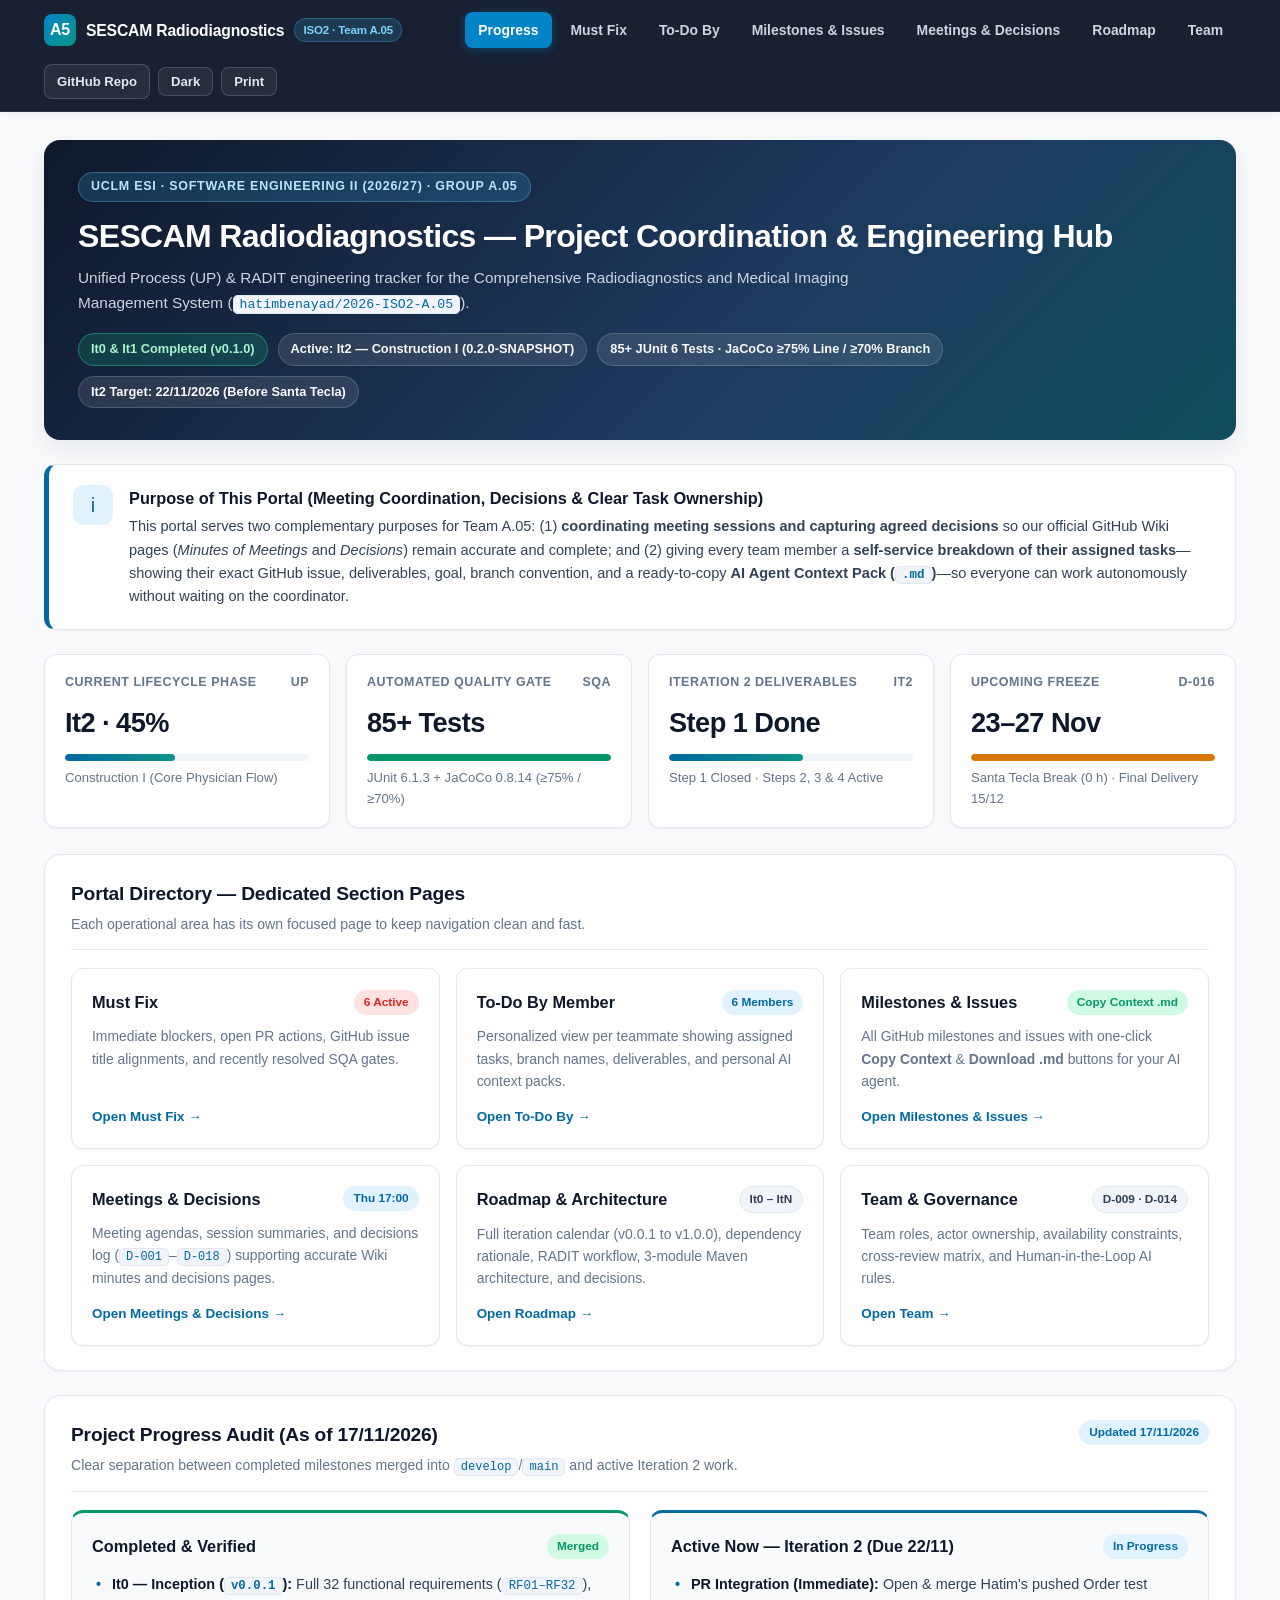
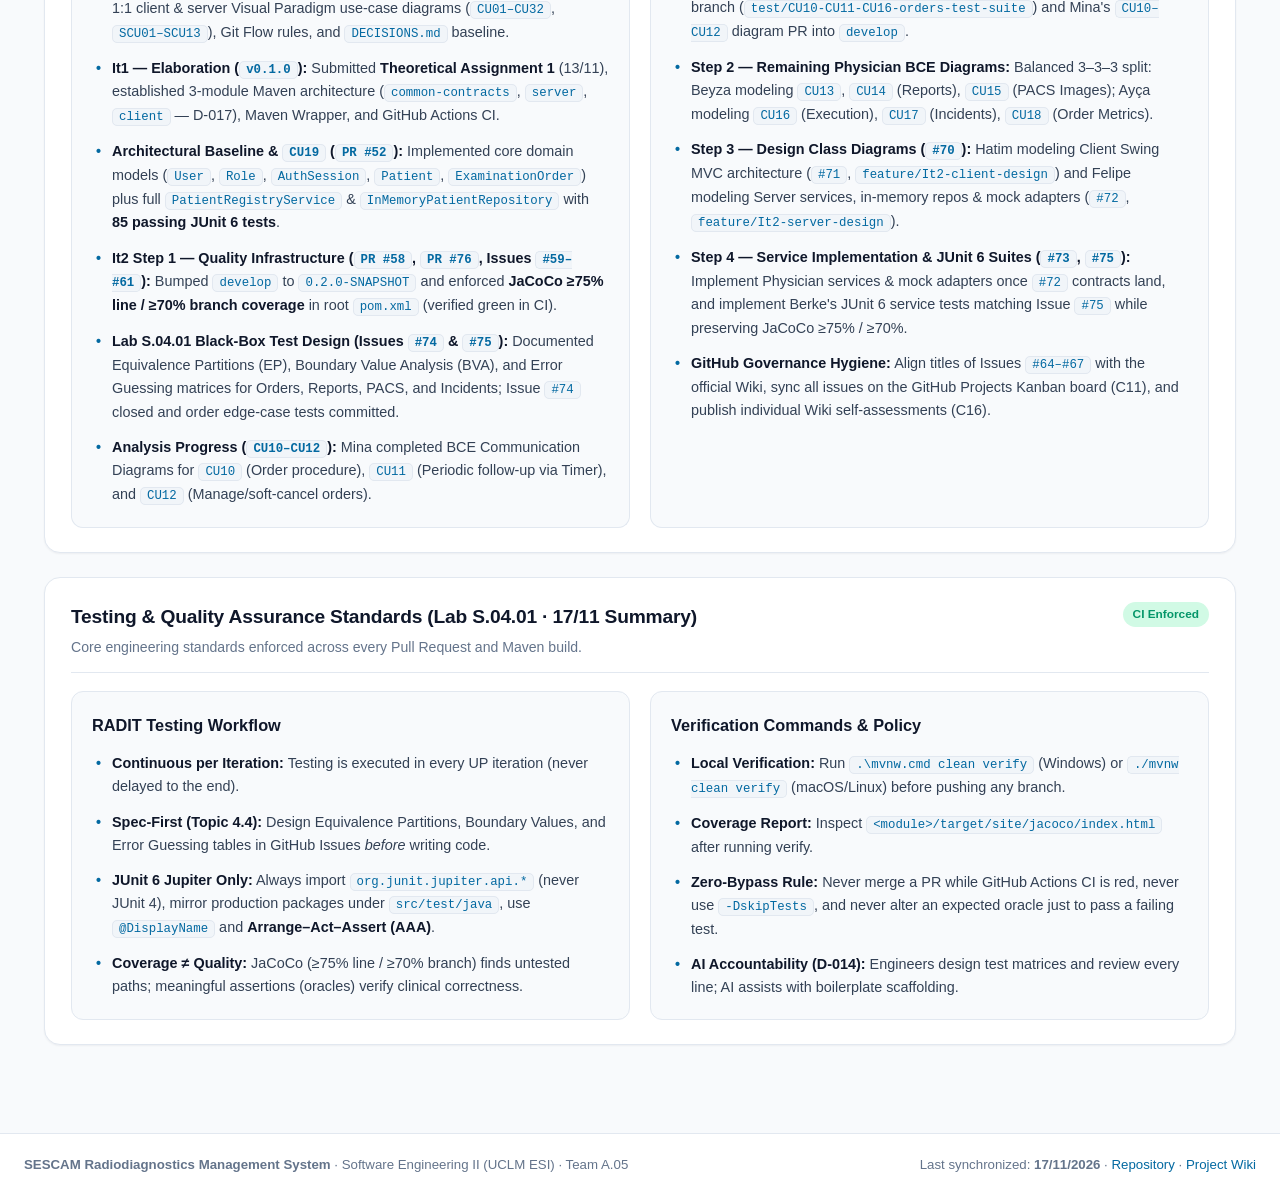
==== commit 9d4baf09: "feat: add Meetings & Decisions tracker and align portal purpose banner with supervision coordination" ====
--- a/index.html
+++ b/index.html
@@ -29,9 +29,9 @@
     <section class="purpose-banner" aria-label="Purpose of this portal">
       <div class="purpose-icon">i</div>
       <div>
-        <h2>Purpose of This Portal (Self-Service Coordination &amp; Academic Traceability)</h2>
+        <h2>Purpose of This Portal (Meeting Coordination, Decisions &amp; Clear Task Ownership)</h2>
         <p>
-          This portal serves as Team A.05's <strong>single source of truth</strong> so every team member can independently find a detailed breakdown of what needs to be done, exact Git Flow branch names, official Wiki use-case definitions, acceptance criteria, and ready-to-use <strong>AI Agent Context Packs (<code>.md</code>)</strong>—without waiting on or repeatedly asking the coordinator. It also provides course instructors with transparent, real-time visibility into our Unified Process iterations, RADIT deliverables, quality gates, and individual responsibilities.
+          This portal serves two complementary purposes for Team A.05: (1) <strong>coordinating meeting sessions and capturing agreed decisions</strong> so our official GitHub Wiki pages (<em>Minutes of Meetings</em> and <em>Decisions</em>) remain accurate and complete; and (2) giving every team member a <strong>self-service breakdown of their assigned tasks</strong>—showing their exact GitHub issue, deliverables, goal, branch convention, and a ready-to-copy <strong>AI Agent Context Pack (<code>.md</code>)</strong>—so everyone can work autonomously without waiting on the coordinator.
         </p>
       </div>
     </section>
@@ -106,6 +106,17 @@
           <span class="hub-card-link">Open Milestones &amp; Issues &rarr;</span>
         </a>
 
+        <a class="hub-card" href="meetings.html">
+          <div>
+            <div class="hub-card-top">
+              <h3>Meetings &amp; Decisions</h3>
+              <span class="badge badge-progress">Thu 17:00</span>
+            </div>
+            <p>Meeting agendas, session summaries, and decisions log (<code>D-001</code>&ndash;<code>D-018</code>) supporting accurate Wiki minutes and decisions pages.</p>
+          </div>
+          <span class="hub-card-link">Open Meetings &amp; Decisions &rarr;</span>
+        </a>
+
         <a class="hub-card" href="roadmap.html">
           <div>
             <div class="hub-card-top">
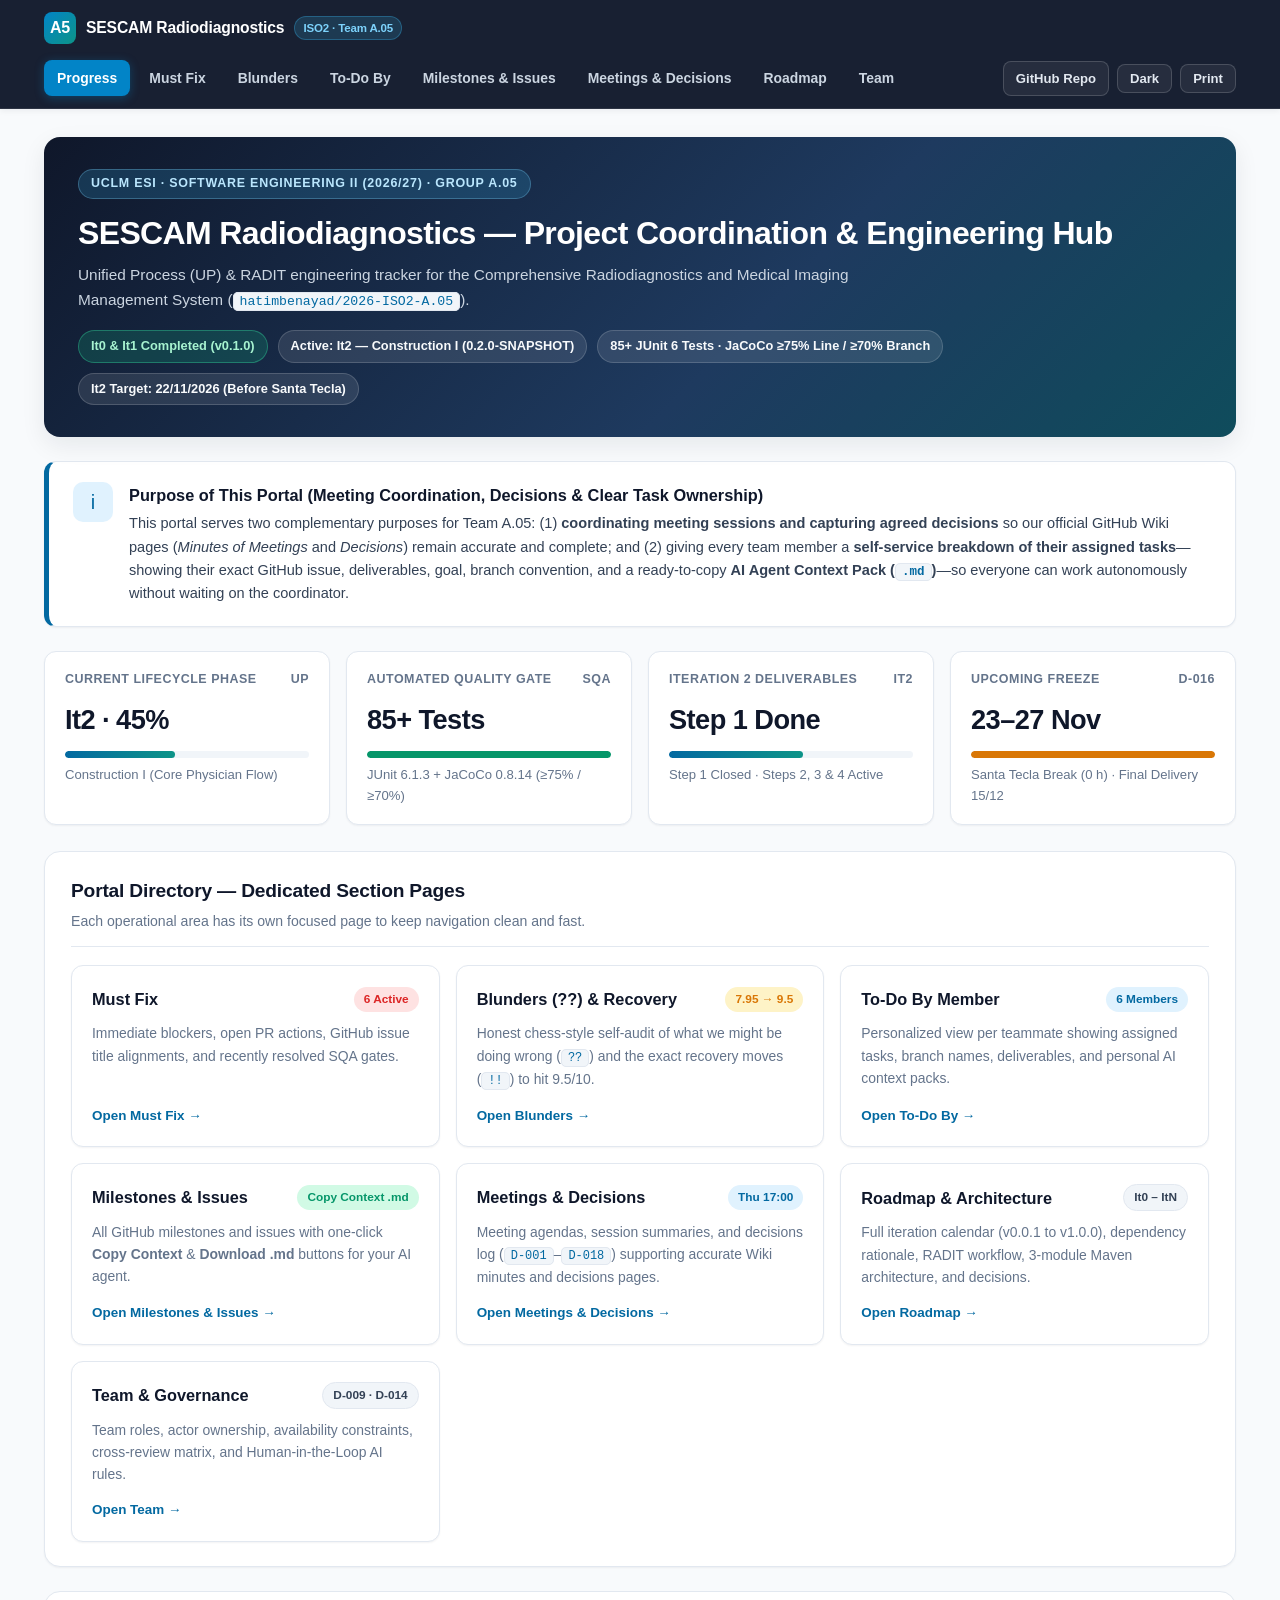
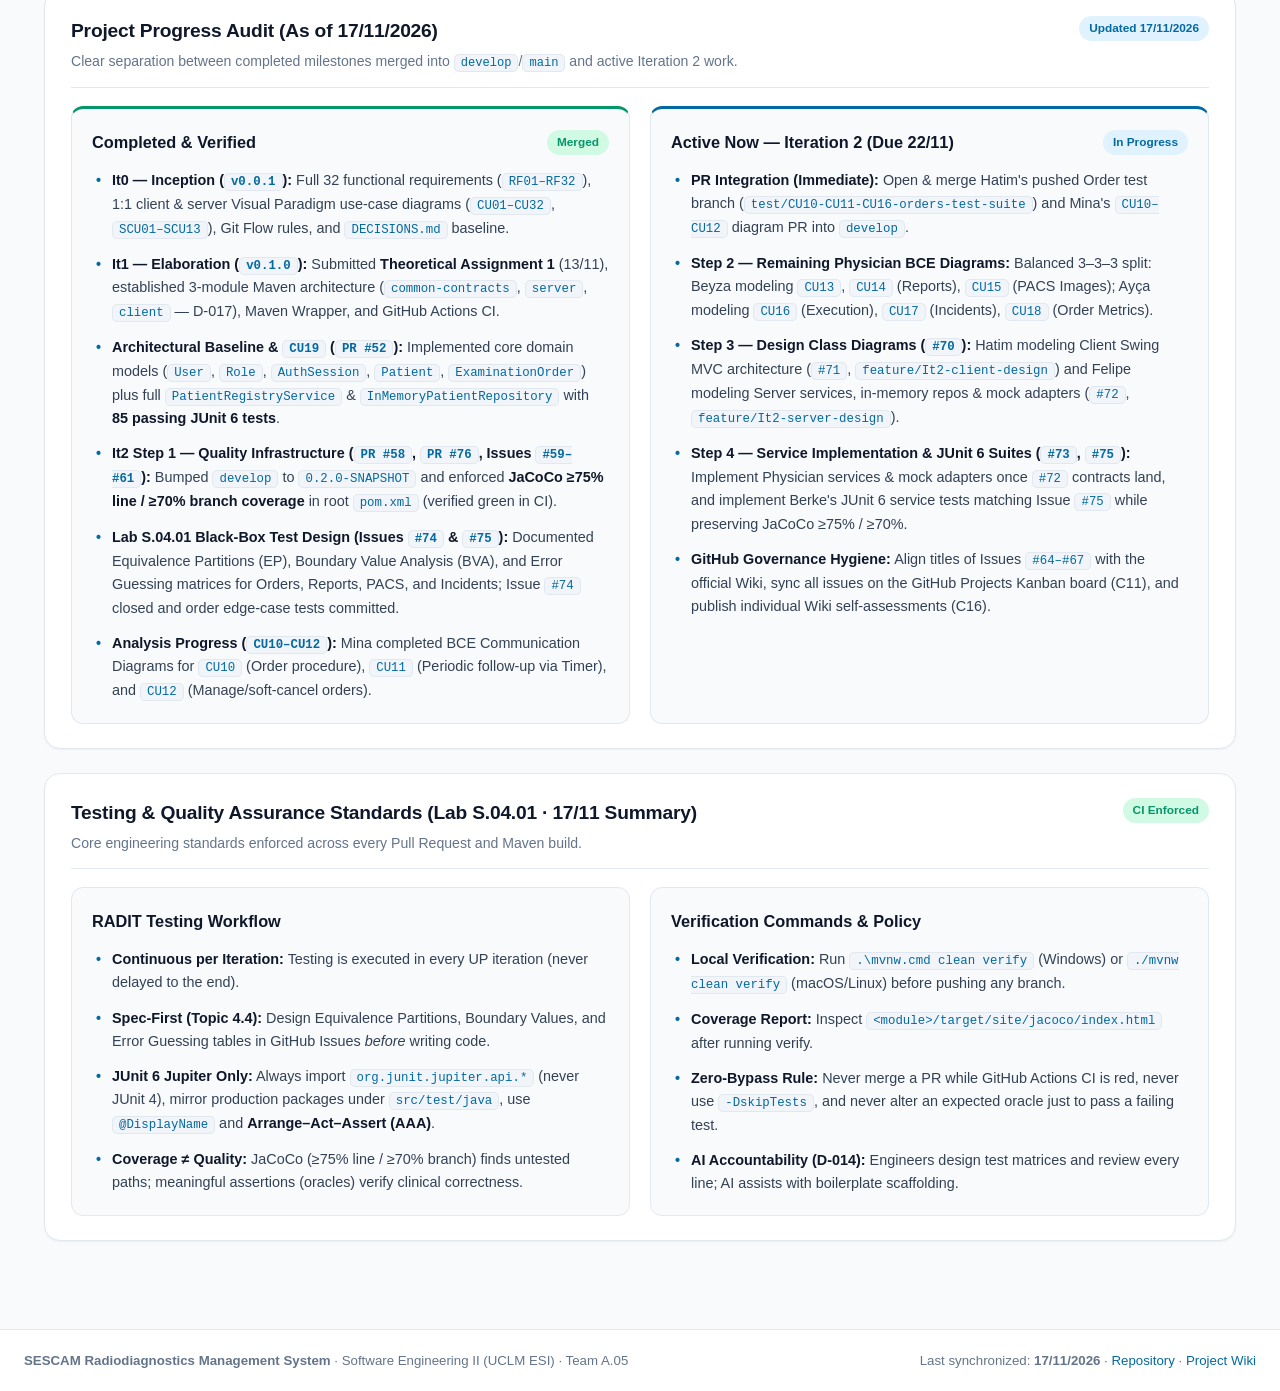
==== commit 4b106497: "feat: add Blunders (??) & Recovery Playbook (!!) page with self-audit score and corrective actions" ====
--- a/index.html
+++ b/index.html
@@ -84,6 +84,17 @@
           <span class="hub-card-link">Open Must Fix &rarr;</span>
         </a>
 
+        <a class="hub-card" href="blunders.html">
+          <div>
+            <div class="hub-card-top">
+              <h3>Blunders (??) &amp; Recovery</h3>
+              <span class="badge badge-open">7.95 &rarr; 9.5</span>
+            </div>
+            <p>Honest chess-style self-audit of what we might be doing wrong (<code>??</code>) and the exact recovery moves (<code>!!</code>) to hit 9.5/10.</p>
+          </div>
+          <span class="hub-card-link">Open Blunders &rarr;</span>
+        </a>
+
         <a class="hub-card" href="todo-by.html">
           <div>
             <div class="hub-card-top">
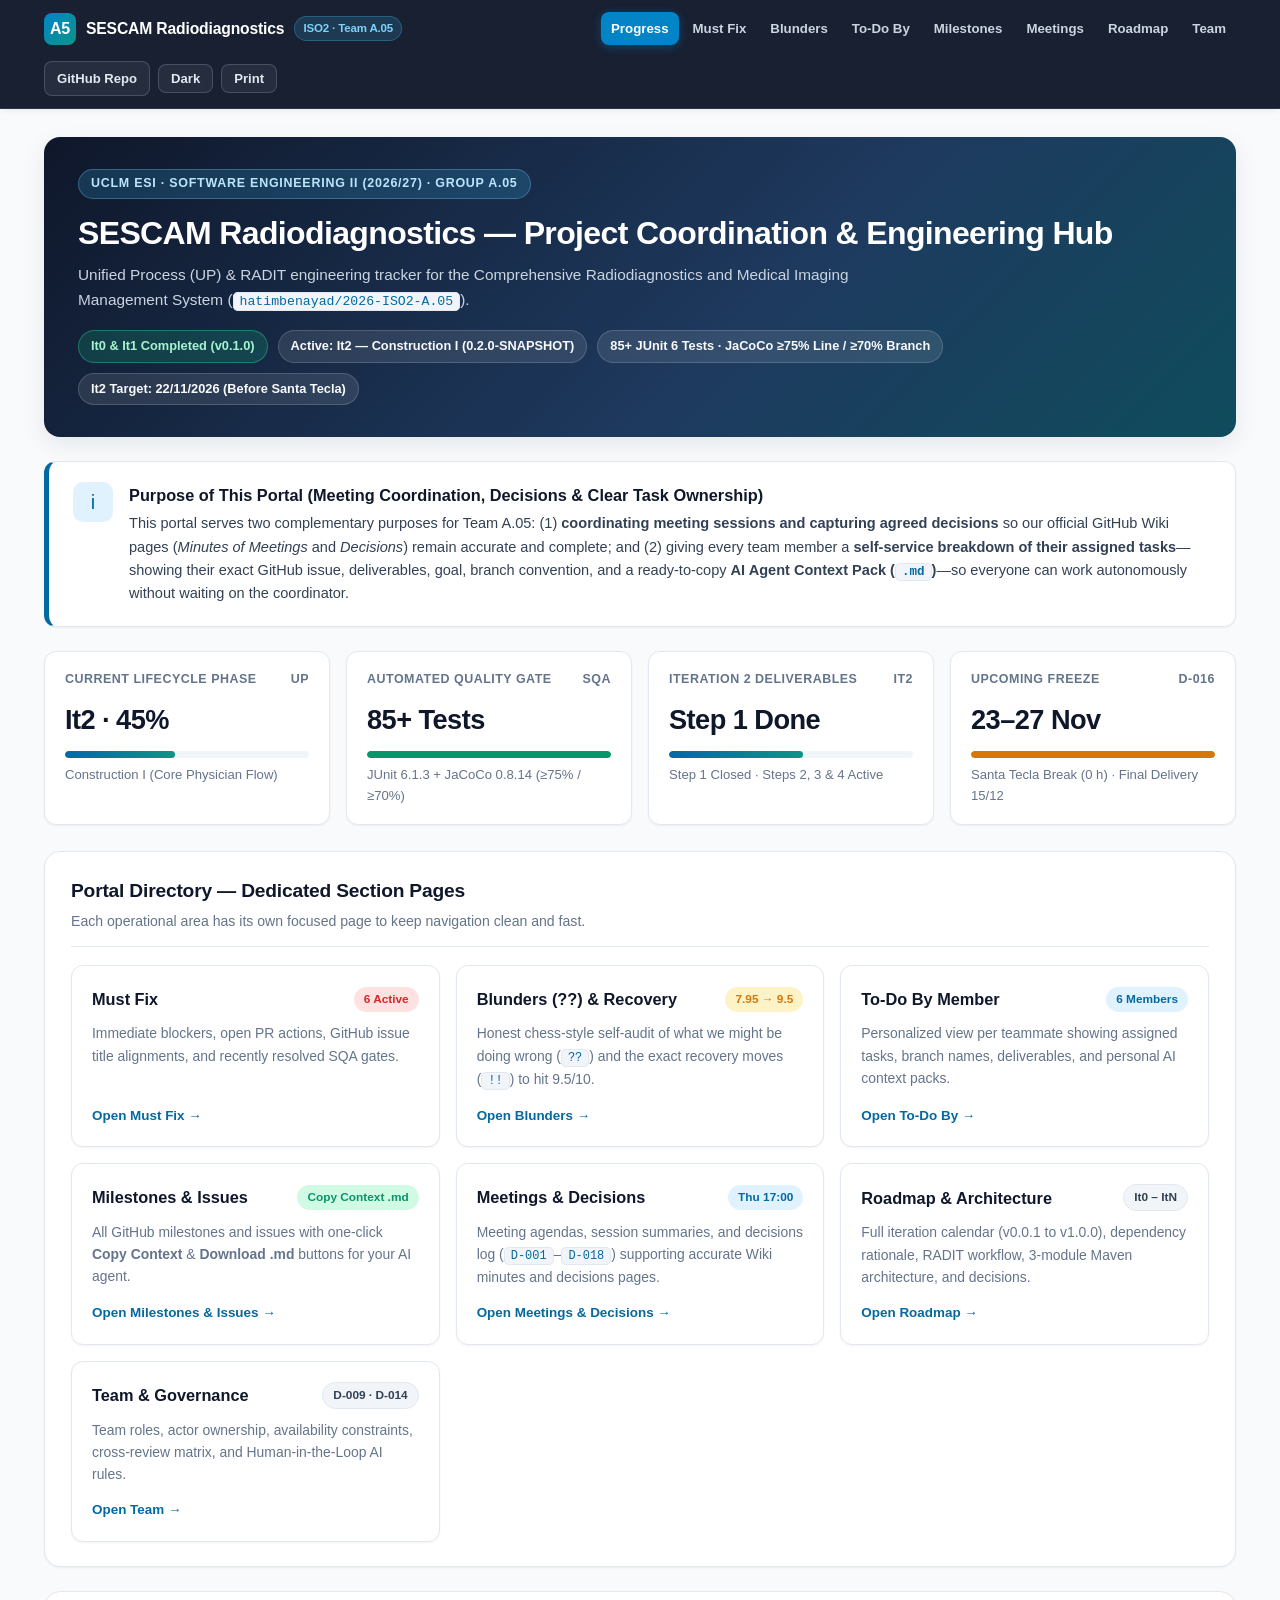
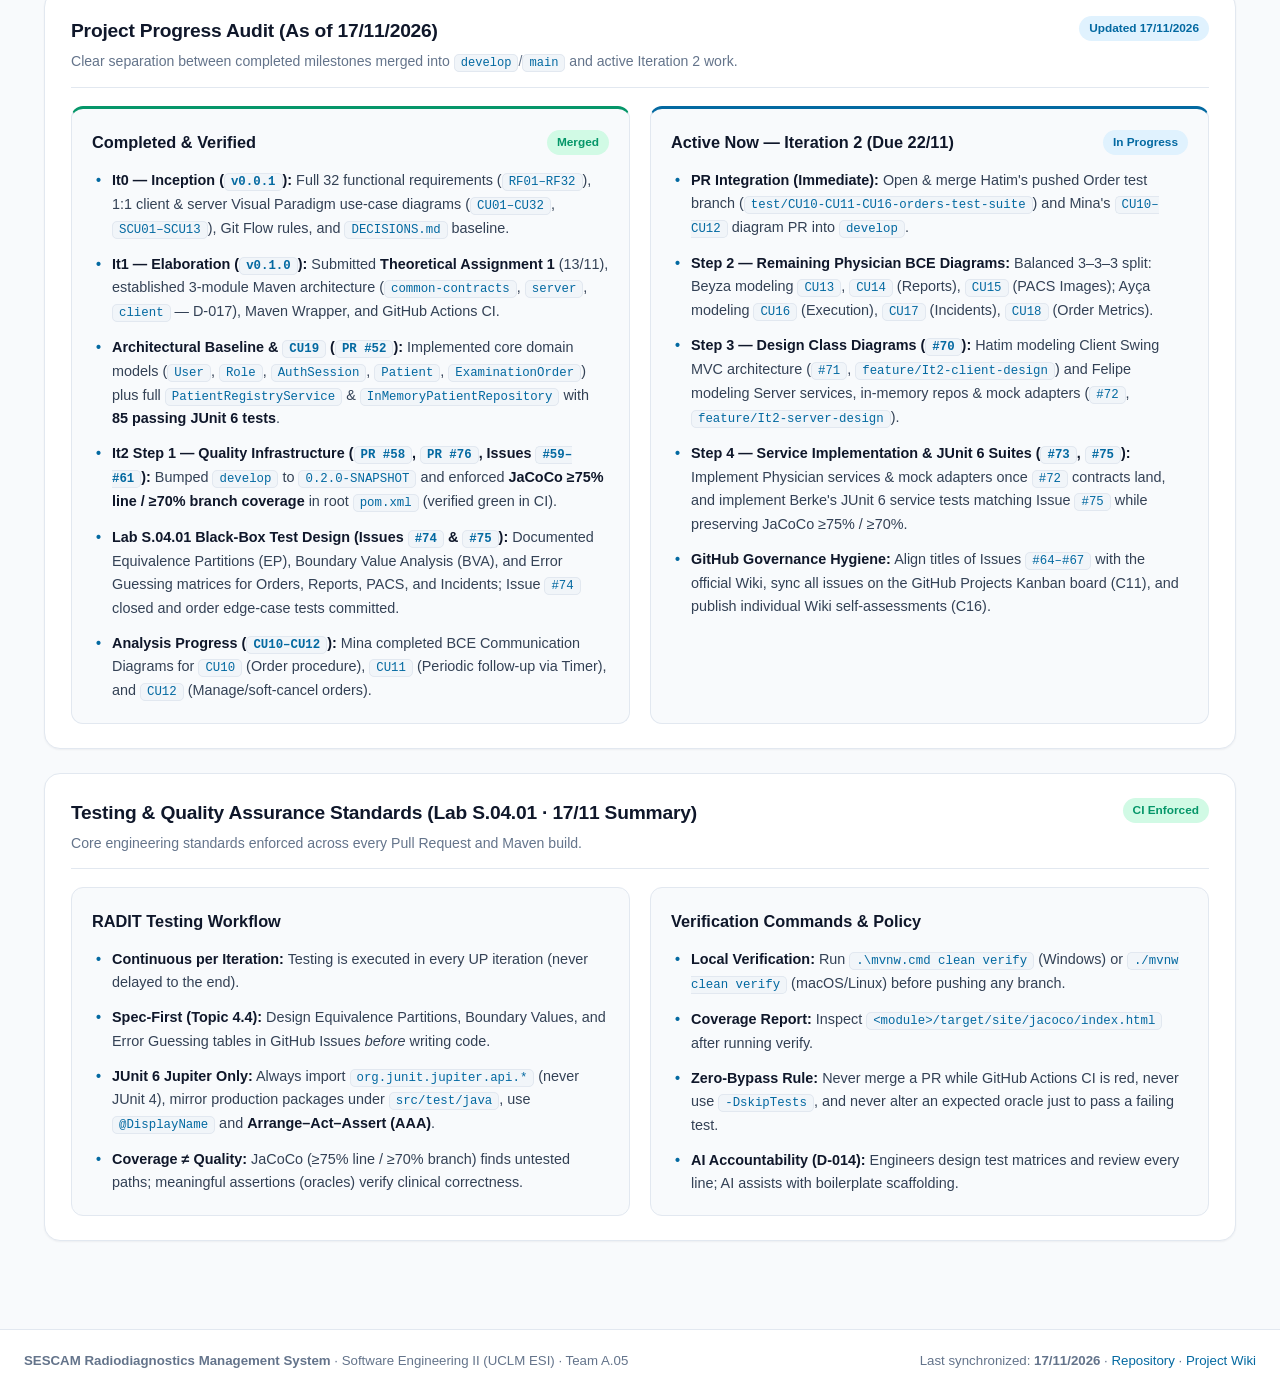
==== commit 79391af0: "fix(nav): add ?v=3 cache-busting and compact navbar labels so Blunders & Meetings show cleanly" ====
--- a/index.html
+++ b/index.html
@@ -4,7 +4,7 @@
   <meta charset="UTF-8">
   <meta name="viewport" content="width=device-width, initial-scale=1.0">
   <title>Progress &amp; Hub · SESCAM Radiodiagnostics (ISO2 Team A.05)</title>
-  <link rel="stylesheet" href="style.css">
+  <link rel="stylesheet" href="style.css?v=3">
 </head>
 <body data-page="progress">
   <div id="site-navbar"></div>
@@ -221,7 +221,7 @@
   </main>
 
   <div id="site-footer"></div>
-  <script src="data.js"></script>
-  <script src="app.js"></script>
+  <script src="data.js?v=3"></script>
+  <script src="app.js?v=3"></script>
 </body>
 </html>
--- a/style.css
+++ b/style.css
@@ -174,17 +174,17 @@
   list-style: none;
   display: flex;
   align-items: center;
-  gap: 6px;
+  gap: 4px;
   flex-wrap: wrap;
 }
 
 .nav-links a {
   display: inline-flex;
   align-items: center;
-  gap: 6px;
-  padding: 7px 13px;
+  gap: 5px;
+  padding: 6px 10px;
   border-radius: 8px;
-  font-size: 0.87rem;
+  font-size: 0.83rem;
   font-weight: 600;
   color: #cbd5e1;
   transition: background 0.15s ease, color 0.15s ease;
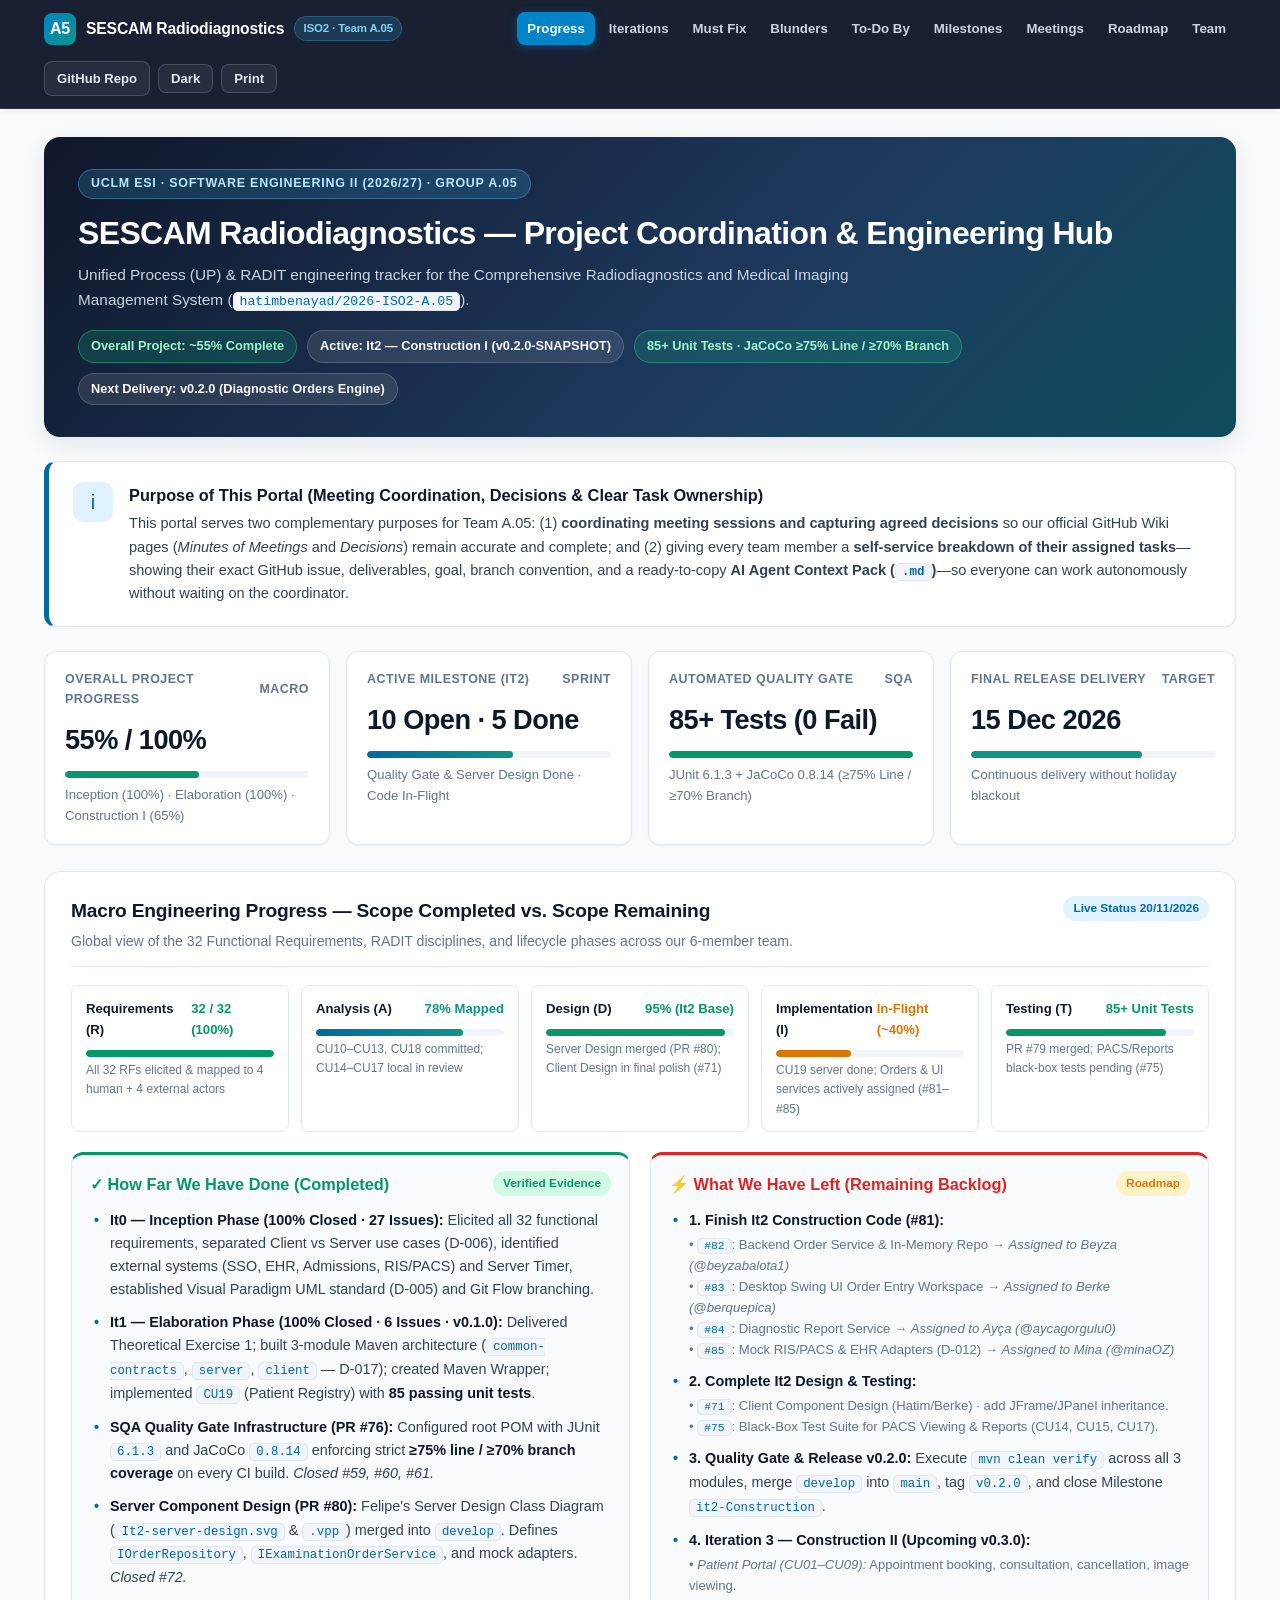
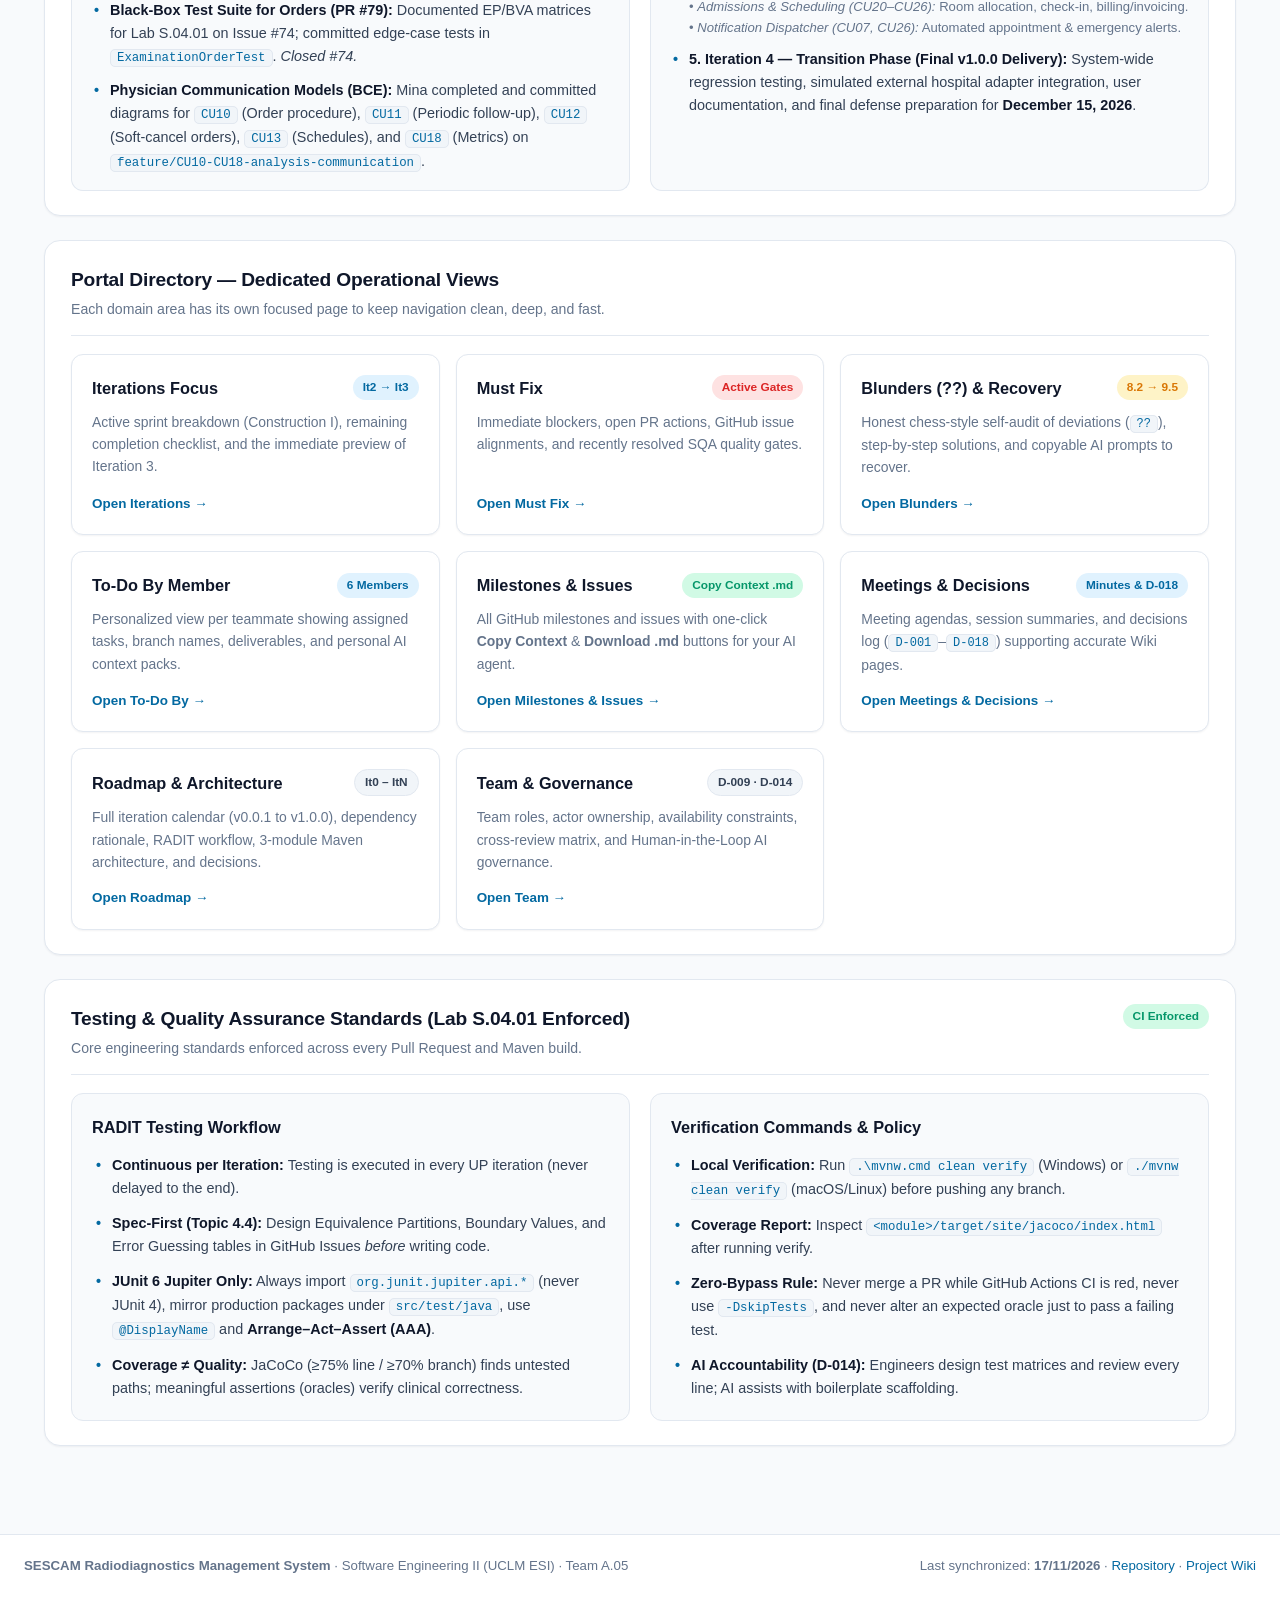
==== commit 4f35f274: "feat(progress): add macro engineering scope meters, detailed completed vs remaining backlog, and lin" ====
--- a/index.html
+++ b/index.html
@@ -3,8 +3,8 @@
 <head>
   <meta charset="UTF-8">
   <meta name="viewport" content="width=device-width, initial-scale=1.0">
-  <title>Progress &amp; Hub · SESCAM Radiodiagnostics (ISO2 Team A.05)</title>
-  <link rel="stylesheet" href="style.css?v=3">
+  <title>Progress &amp; Engineering Hub · SESCAM Radiodiagnostics (ISO2 Team A.05)</title>
+  <link rel="stylesheet" href="style.css?v=4">
 </head>
 <body data-page="progress">
   <div id="site-navbar"></div>
@@ -18,10 +18,10 @@
         Unified Process (UP) &amp; RADIT engineering tracker for the Comprehensive Radiodiagnostics and Medical Imaging Management System (<code>hatimbenayad/2026-ISO2-A.05</code>).
       </p>
       <div class="hero-meta">
-        <span class="meta-pill green">It0 &amp; It1 Completed (v0.1.0)</span>
-        <span class="meta-pill">Active: It2 — Construction I (0.2.0-SNAPSHOT)</span>
-        <span class="meta-pill">85+ JUnit 6 Tests · JaCoCo &ge;75% Line / &ge;70% Branch</span>
-        <span class="meta-pill">It2 Target: 22/11/2026 (Before Santa Tecla)</span>
+        <span class="meta-pill green">Overall Project: ~55% Complete</span>
+        <span class="meta-pill">Active: It2 — Construction I (v0.2.0-SNAPSHOT)</span>
+        <span class="meta-pill green">85+ Unit Tests · JaCoCo &ge;75% Line / &ge;70% Branch</span>
+        <span class="meta-pill">Next Delivery: v0.2.0 (Diagnostic Orders Engine)</span>
       </div>
     </header>
 
@@ -36,31 +36,169 @@
       </div>
     </section>
 
-    <!-- KPI Summary -->
+    <!-- Executive KPI Summary -->
     <section class="kpi-grid" aria-label="Key project metrics">
       <div class="kpi-card">
-        <div class="kpi-label"><span>Current Lifecycle Phase</span><span>UP</span></div>
-        <div class="kpi-value">It2 · 45%</div>
-        <div class="progress-bar"><div class="progress-fill" style="width: 45%"></div></div>
-        <div class="kpi-sub">Construction I (Core Physician Flow)</div>
+        <div class="kpi-label"><span>Overall Project Progress</span><span>Macro</span></div>
+        <div class="kpi-value">55% / 100%</div>
+        <div class="progress-bar"><div class="progress-fill green" style="width: 55%"></div></div>
+        <div class="kpi-sub">Inception (100%) · Elaboration (100%) · Construction I (65%)</div>
+      </div>
+      <div class="kpi-card">
+        <div class="kpi-label"><span>Active Milestone (It2)</span><span>Sprint</span></div>
+        <div class="kpi-value">10 Open · 5 Done</div>
+        <div class="progress-bar"><div class="progress-fill" style="width: 60%"></div></div>
+        <div class="kpi-sub">Quality Gate &amp; Server Design Done · Code In-Flight</div>
       </div>
       <div class="kpi-card">
         <div class="kpi-label"><span>Automated Quality Gate</span><span>SQA</span></div>
-        <div class="kpi-value">85+ Tests</div>
+        <div class="kpi-value">85+ Tests (0 Fail)</div>
         <div class="progress-bar"><div class="progress-fill green" style="width: 100%"></div></div>
-        <div class="kpi-sub">JUnit 6.1.3 + JaCoCo 0.8.14 (&ge;75% / &ge;70%)</div>
+        <div class="kpi-sub">JUnit 6.1.3 + JaCoCo 0.8.14 (&ge;75% Line / &ge;70% Branch)</div>
       </div>
       <div class="kpi-card">
-        <div class="kpi-label"><span>Iteration 2 Deliverables</span><span>It2</span></div>
-        <div class="kpi-value">Step 1 Done</div>
-        <div class="progress-bar"><div class="progress-fill" style="width: 55%"></div></div>
-        <div class="kpi-sub">Step 1 Closed · Steps 2, 3 &amp; 4 Active</div>
-      </div>
-      <div class="kpi-card">
-        <div class="kpi-label"><span>Upcoming Freeze</span><span>D-016</span></div>
-        <div class="kpi-value">23–27 Nov</div>
-        <div class="progress-bar"><div class="progress-fill" style="width: 100%; background: var(--warning);"></div></div>
-        <div class="kpi-sub">Santa Tecla Break (0 h) · Final Delivery 15/12</div>
+        <div class="kpi-label"><span>Final Release Delivery</span><span>Target</span></div>
+        <div class="kpi-value">15 Dec 2026</div>
+        <div class="progress-bar"><div class="progress-fill" style="width: 70%; background: var(--accent);"></div></div>
+        <div class="kpi-sub">Continuous delivery without holiday blackout</div>
+      </div>
+    </section>
+
+    <!-- MACRO SCOPE & PROGRESS GAUGE: HOW FAR WE'VE COME & WHAT'S LEFT -->
+    <section class="section-card">
+      <div class="section-header">
+        <div>
+          <h2>Macro Engineering Progress — Scope Completed vs. Scope Remaining</h2>
+          <p>Global view of the 32 Functional Requirements, RADIT disciplines, and lifecycle phases across our 6-member team.</p>
+        </div>
+        <span class="badge badge-progress">Live Status 20/11/2026</span>
+      </div>
+
+      <!-- Discipline Progress Meters -->
+      <div style="display:grid;grid-template-columns:repeat(auto-fit, minmax(200px, 1fr));gap:12px;margin-bottom:20px;">
+        <div style="background:var(--bg-secondary);padding:12px 14px;border-radius:var(--radius-sm);border:1px solid var(--border);">
+          <div style="display:flex;justify-content:space-between;font-size:0.82rem;font-weight:600;margin-bottom:6px;">
+            <span>Requirements (R)</span>
+            <span style="color:var(--success);">32 / 32 (100%)</span>
+          </div>
+          <div class="progress-bar"><div class="progress-fill green" style="width: 100%"></div></div>
+          <div style="font-size:0.75rem;color:var(--text-muted);margin-top:4px;">All 32 RFs elicited &amp; mapped to 4 human + 4 external actors</div>
+        </div>
+
+        <div style="background:var(--bg-secondary);padding:12px 14px;border-radius:var(--radius-sm);border:1px solid var(--border);">
+          <div style="display:flex;justify-content:space-between;font-size:0.82rem;font-weight:600;margin-bottom:6px;">
+            <span>Analysis (A)</span>
+            <span style="color:var(--accent);">78% Mapped</span>
+          </div>
+          <div class="progress-bar"><div class="progress-fill" style="width: 78%"></div></div>
+          <div style="font-size:0.75rem;color:var(--text-muted);margin-top:4px;">CU10–CU13, CU18 committed; CU14–CU17 local in review</div>
+        </div>
+
+        <div style="background:var(--bg-secondary);padding:12px 14px;border-radius:var(--radius-sm);border:1px solid var(--border);">
+          <div style="display:flex;justify-content:space-between;font-size:0.82rem;font-weight:600;margin-bottom:6px;">
+            <span>Design (D)</span>
+            <span style="color:var(--success);">95% (It2 Base)</span>
+          </div>
+          <div class="progress-bar"><div class="progress-fill green" style="width: 95%"></div></div>
+          <div style="font-size:0.75rem;color:var(--text-muted);margin-top:4px;">Server Design merged (PR #80); Client Design in final polish (#71)</div>
+        </div>
+
+        <div style="background:var(--bg-secondary);padding:12px 14px;border-radius:var(--radius-sm);border:1px solid var(--border);">
+          <div style="display:flex;justify-content:space-between;font-size:0.82rem;font-weight:600;margin-bottom:6px;">
+            <span>Implementation (I)</span>
+            <span style="color:var(--warning);">In-Flight (~40%)</span>
+          </div>
+          <div class="progress-bar"><div class="progress-fill" style="width: 40%; background: var(--warning);"></div></div>
+          <div style="font-size:0.75rem;color:var(--text-muted);margin-top:4px;">CU19 server done; Orders &amp; UI services actively assigned (#81–#85)</div>
+        </div>
+
+        <div style="background:var(--bg-secondary);padding:12px 14px;border-radius:var(--radius-sm);border:1px solid var(--border);">
+          <div style="display:flex;justify-content:space-between;font-size:0.82rem;font-weight:600;margin-bottom:6px;">
+            <span>Testing (T)</span>
+            <span style="color:var(--success);">85+ Unit Tests</span>
+          </div>
+          <div class="progress-bar"><div class="progress-fill green" style="width: 85%"></div></div>
+          <div style="font-size:0.75rem;color:var(--text-muted);margin-top:4px;">PR #79 merged; PACS/Reports black-box tests pending (#75)</div>
+        </div>
+      </div>
+
+      <!-- Two-Column Forensic Audit: What We've Done vs What We Have Left -->
+      <div class="two-col">
+        <!-- Left: Completed Work -->
+        <div class="panel success-accent" style="padding:16px 18px;">
+          <h3 style="color:var(--success);margin-bottom:12px;display:flex;align-items:center;justify-content:space-between;">
+            <span>✓ How Far We Have Done (Completed)</span>
+            <span class="badge badge-done">Verified Evidence</span>
+          </h3>
+          <ul class="clean-list" style="display:flex;flex-direction:column;gap:10px;font-size:0.88rem;color:var(--text-secondary);">
+            <li>
+              <strong>It0 — Inception Phase (100% Closed · 27 Issues):</strong>
+              Elicited all 32 functional requirements, separated Client vs Server use cases (D-006), identified external systems (SSO, EHR, Admissions, RIS/PACS) and Server Timer, established Visual Paradigm UML standard (D-005) and Git Flow branching.
+            </li>
+            <li>
+              <strong>It1 — Elaboration Phase (100% Closed · 6 Issues · v0.1.0):</strong>
+              Delivered Theoretical Exercise 1; built 3-module Maven architecture (<code>common-contracts</code>, <code>server</code>, <code>client</code> — D-017); created Maven Wrapper; implemented <code>CU19</code> (Patient Registry) with <strong>85 passing unit tests</strong>.
+            </li>
+            <li>
+              <strong>SQA Quality Gate Infrastructure (PR #76):</strong>
+              Configured root POM with JUnit <code>6.1.3</code> and JaCoCo <code>0.8.14</code> enforcing strict <strong>&ge;75% line / &ge;70% branch coverage</strong> on every CI build. <em>Closed #59, #60, #61.</em>
+            </li>
+            <li>
+              <strong>Server Component Design (PR #80):</strong>
+              Felipe's Server Design Class Diagram (<code>It2-server-design.svg</code> &amp; <code>.vpp</code>) merged into <code>develop</code>. Defines <code>IOrderRepository</code>, <code>IExaminationOrderService</code>, and mock adapters. <em>Closed #72.</em>
+            </li>
+            <li>
+              <strong>Black-Box Test Suite for Orders (PR #79):</strong>
+              Documented EP/BVA matrices for Lab S.04.01 on Issue #74; committed edge-case tests in <code>ExaminationOrderTest</code>. <em>Closed #74.</em>
+            </li>
+            <li>
+              <strong>Physician Communication Models (BCE):</strong>
+              Mina completed and committed diagrams for <code>CU10</code> (Order procedure), <code>CU11</code> (Periodic follow-up), <code>CU12</code> (Soft-cancel orders), <code>CU13</code> (Schedules), and <code>CU18</code> (Metrics) on <code>feature/CU10-CU18-analysis-communication</code>.
+            </li>
+          </ul>
+        </div>
+
+        <!-- Right: What is Left to Do -->
+        <div class="panel danger-accent" style="padding:16px 18px;">
+          <h3 style="color:var(--danger);margin-bottom:12px;display:flex;align-items:center;justify-content:space-between;">
+            <span>⚡ What We Have Left (Remaining Backlog)</span>
+            <span class="badge badge-open">Roadmap</span>
+          </h3>
+          <ul class="clean-list" style="display:flex;flex-direction:column;gap:10px;font-size:0.88rem;color:var(--text-secondary);">
+            <li>
+              <strong>1. Finish It2 Construction Code (#81):</strong>
+              <div style="font-size:0.82rem;color:var(--text-muted);margin-top:2px;">
+                &bull; <code>#82</code>: Backend Order Service &amp; In-Memory Repo &rarr; <em>Assigned to Beyza (@beyzabalota1)</em><br>
+                &bull; <code>#83</code>: Desktop Swing UI Order Entry Workspace &rarr; <em>Assigned to Berke (@berquepica)</em><br>
+                &bull; <code>#84</code>: Diagnostic Report Service &rarr; <em>Assigned to Ay&ccedil;a (@aycagorgulu0)</em><br>
+                &bull; <code>#85</code>: Mock RIS/PACS &amp; EHR Adapters (D-012) &rarr; <em>Assigned to Mina (@minaOZ)</em>
+              </div>
+            </li>
+            <li>
+              <strong>2. Complete It2 Design &amp; Testing:</strong>
+              <div style="font-size:0.82rem;color:var(--text-muted);margin-top:2px;">
+                &bull; <code>#71</code>: Client Component Design (Hatim/Berke) &middot; add JFrame/JPanel inheritance.<br>
+                &bull; <code>#75</code>: Black-Box Test Suite for PACS Viewing &amp; Reports (CU14, CU15, CU17).
+              </div>
+            </li>
+            <li>
+              <strong>3. Quality Gate &amp; Release v0.2.0:</strong>
+              Execute <code>mvn clean verify</code> across all 3 modules, merge <code>develop</code> into <code>main</code>, tag <code>v0.2.0</code>, and close Milestone <code>it2-Construction</code>.
+            </li>
+            <li>
+              <strong>4. Iteration 3 — Construction II (Upcoming v0.3.0):</strong>
+              <div style="font-size:0.82rem;color:var(--text-muted);margin-top:2px;">
+                &bull; <em>Patient Portal (CU01–CU09):</em> Appointment booking, consultation, cancellation, image viewing.<br>
+                &bull; <em>Admissions &amp; Scheduling (CU20–CU26):</em> Room allocation, check-in, billing/invoicing.<br>
+                &bull; <em>Notification Dispatcher (CU07, CU26):</em> Automated appointment &amp; emergency alerts.
+              </div>
+            </li>
+            <li>
+              <strong>5. Iteration 4 — Transition Phase (Final v1.0.0 Delivery):</strong>
+              System-wide regression testing, simulated external hospital adapter integration, user documentation, and final defense preparation for <strong>December 15, 2026</strong>.
+            </li>
+          </ul>
+        </div>
       </div>
     </section>
 
@@ -68,18 +206,29 @@
     <section class="section-card">
       <div class="section-header">
         <div>
-          <h2>Portal Directory — Dedicated Section Pages</h2>
-          <p>Each operational area has its own focused page to keep navigation clean and fast.</p>
+          <h2>Portal Directory — Dedicated Operational Views</h2>
+          <p>Each domain area has its own focused page to keep navigation clean, deep, and fast.</p>
         </div>
       </div>
       <div class="hub-grid" style="margin-bottom:0;">
+        <a class="hub-card" href="iterations.html">
+          <div>
+            <div class="hub-card-top">
+              <h3>Iterations Focus</h3>
+              <span class="badge badge-progress">It2 &rarr; It3</span>
+            </div>
+            <p>Active sprint breakdown (Construction I), remaining completion checklist, and the immediate preview of Iteration 3.</p>
+          </div>
+          <span class="hub-card-link">Open Iterations &rarr;</span>
+        </a>
+
         <a class="hub-card" href="must-fix.html">
           <div>
             <div class="hub-card-top">
               <h3>Must Fix</h3>
-              <span class="badge badge-critical">6 Active</span>
-            </div>
-            <p>Immediate blockers, open PR actions, GitHub issue title alignments, and recently resolved SQA gates.</p>
+              <span class="badge badge-critical">Active Gates</span>
+            </div>
+            <p>Immediate blockers, open PR actions, GitHub issue alignments, and recently resolved SQA quality gates.</p>
           </div>
           <span class="hub-card-link">Open Must Fix &rarr;</span>
         </a>
@@ -88,9 +237,9 @@
           <div>
             <div class="hub-card-top">
               <h3>Blunders (??) &amp; Recovery</h3>
-              <span class="badge badge-open">7.95 &rarr; 9.5</span>
-            </div>
-            <p>Honest chess-style self-audit of what we might be doing wrong (<code>??</code>) and the exact recovery moves (<code>!!</code>) to hit 9.5/10.</p>
+              <span class="badge badge-open">8.2 &rarr; 9.5</span>
+            </div>
+            <p>Honest chess-style self-audit of deviations (<code>??</code>), step-by-step solutions, and copyable AI prompts to recover.</p>
           </div>
           <span class="hub-card-link">Open Blunders &rarr;</span>
         </a>
@@ -121,9 +270,9 @@
           <div>
             <div class="hub-card-top">
               <h3>Meetings &amp; Decisions</h3>
-              <span class="badge badge-progress">Thu 17:00</span>
-            </div>
-            <p>Meeting agendas, session summaries, and decisions log (<code>D-001</code>&ndash;<code>D-018</code>) supporting accurate Wiki minutes and decisions pages.</p>
+              <span class="badge badge-progress">Minutes &amp; D-018</span>
+            </div>
+            <p>Meeting agendas, session summaries, and decisions log (<code>D-001</code>&ndash;<code>D-018</code>) supporting accurate Wiki pages.</p>
           </div>
           <span class="hub-card-link">Open Meetings &amp; Decisions &rarr;</span>
         </a>
@@ -145,46 +294,10 @@
               <h3>Team &amp; Governance</h3>
               <span class="badge badge-neutral">D-009 · D-014</span>
             </div>
-            <p>Team roles, actor ownership, availability constraints, cross-review matrix, and Human-in-the-Loop AI rules.</p>
+            <p>Team roles, actor ownership, availability constraints, cross-review matrix, and Human-in-the-Loop AI governance.</p>
           </div>
           <span class="hub-card-link">Open Team &rarr;</span>
         </a>
-      </div>
-    </section>
-
-    <!-- Progress Audit: Completed vs Active -->
-    <section class="section-card">
-      <div class="section-header">
-        <div>
-          <h2>Project Progress Audit (As of 17/11/2026)</h2>
-          <p>Clear separation between completed milestones merged into <code>develop</code>/<code>main</code> and active Iteration 2 work.</p>
-        </div>
-        <span class="badge badge-progress">Updated 17/11/2026</span>
-      </div>
-
-      <div class="two-col">
-        <div class="panel success-accent">
-          <h3><span>Completed &amp; Verified</span><span class="badge badge-done">Merged</span></h3>
-          <ul class="clean-list">
-            <li><strong>It0 — Inception (<code>v0.0.1</code>):</strong> Full 32 functional requirements (<code>RF01–RF32</code>), 1:1 client &amp; server Visual Paradigm use-case diagrams (<code>CU01–CU32</code>, <code>SCU01–SCU13</code>), Git Flow rules, and <code>DECISIONS.md</code> baseline.</li>
-            <li><strong>It1 — Elaboration (<code>v0.1.0</code>):</strong> Submitted <strong>Theoretical Assignment 1</strong> (13/11), established 3-module Maven architecture (<code>common-contracts</code>, <code>server</code>, <code>client</code> — D-017), Maven Wrapper, and GitHub Actions CI.</li>
-            <li><strong>Architectural Baseline &amp; <code>CU19</code> (<code>PR #52</code>):</strong> Implemented core domain models (<code>User</code>, <code>Role</code>, <code>AuthSession</code>, <code>Patient</code>, <code>ExaminationOrder</code>) plus full <code>PatientRegistryService</code> &amp; <code>InMemoryPatientRepository</code> with <strong>85 passing JUnit 6 tests</strong>.</li>
-            <li><strong>It2 Step 1 — Quality Infrastructure (<code>PR #58</code>, <code>PR #76</code>, Issues <code>#59–#61</code>):</strong> Bumped <code>develop</code> to <code>0.2.0-SNAPSHOT</code> and enforced <strong>JaCoCo &ge;75% line / &ge;70% branch coverage</strong> in root <code>pom.xml</code> (verified green in CI).</li>
-            <li><strong>Lab S.04.01 Black-Box Test Design (Issues <code>#74</code> &amp; <code>#75</code>):</strong> Documented Equivalence Partitions (EP), Boundary Value Analysis (BVA), and Error Guessing matrices for Orders, Reports, PACS, and Incidents; Issue <code>#74</code> closed and order edge-case tests committed.</li>
-            <li><strong>Analysis Progress (<code>CU10–CU12</code>):</strong> Mina completed BCE Communication Diagrams for <code>CU10</code> (Order procedure), <code>CU11</code> (Periodic follow-up via Timer), and <code>CU12</code> (Manage/soft-cancel orders).</li>
-          </ul>
-        </div>
-
-        <div class="panel primary-accent">
-          <h3><span>Active Now — Iteration 2 (Due 22/11)</span><span class="badge badge-progress">In Progress</span></h3>
-          <ul class="clean-list">
-            <li><strong>PR Integration (Immediate):</strong> Open &amp; merge Hatim's pushed Order test branch (<code>test/CU10-CU11-CU16-orders-test-suite</code>) and Mina's <code>CU10–CU12</code> diagram PR into <code>develop</code>.</li>
-            <li><strong>Step 2 — Remaining Physician BCE Diagrams:</strong> Balanced 3–3–3 split: Beyza modeling <code>CU13</code>, <code>CU14</code> (Reports), <code>CU15</code> (PACS Images); Ay&ccedil;a modeling <code>CU16</code> (Execution), <code>CU17</code> (Incidents), <code>CU18</code> (Order Metrics).</li>
-            <li><strong>Step 3 — Design Class Diagrams (<code>#70</code>):</strong> Hatim modeling Client Swing MVC architecture (<code>#71</code>, <code>feature/It2-client-design</code>) and Felipe modeling Server services, in-memory repos &amp; mock adapters (<code>#72</code>, <code>feature/It2-server-design</code>).</li>
-            <li><strong>Step 4 — Service Implementation &amp; JUnit 6 Suites (<code>#73</code>, <code>#75</code>):</strong> Implement Physician services &amp; mock adapters once <code>#72</code> contracts land, and implement Berke's JUnit 6 service tests matching Issue <code>#75</code> while preserving JaCoCo &ge;75% / &ge;70%.</li>
-            <li><strong>GitHub Governance Hygiene:</strong> Align titles of Issues <code>#64–#67</code> with the official Wiki, sync all issues on the GitHub Projects Kanban board (C11), and publish individual Wiki self-assessments (C16).</li>
-          </ul>
-        </div>
       </div>
     </section>
 
@@ -192,7 +305,7 @@
     <section class="section-card">
       <div class="section-header">
         <div>
-          <h2>Testing &amp; Quality Assurance Standards (Lab S.04.01 · 17/11 Summary)</h2>
+          <h2>Testing &amp; Quality Assurance Standards (Lab S.04.01 Enforced)</h2>
           <p>Core engineering standards enforced across every Pull Request and Maven build.</p>
         </div>
         <span class="badge badge-done">CI Enforced</span>
@@ -221,7 +334,7 @@
   </main>
 
   <div id="site-footer"></div>
-  <script src="data.js?v=3"></script>
-  <script src="app.js?v=3"></script>
+  <script src="data.js?v=4"></script>
+  <script src="app.js?v=4"></script>
 </body>
-</html>
+</html>
